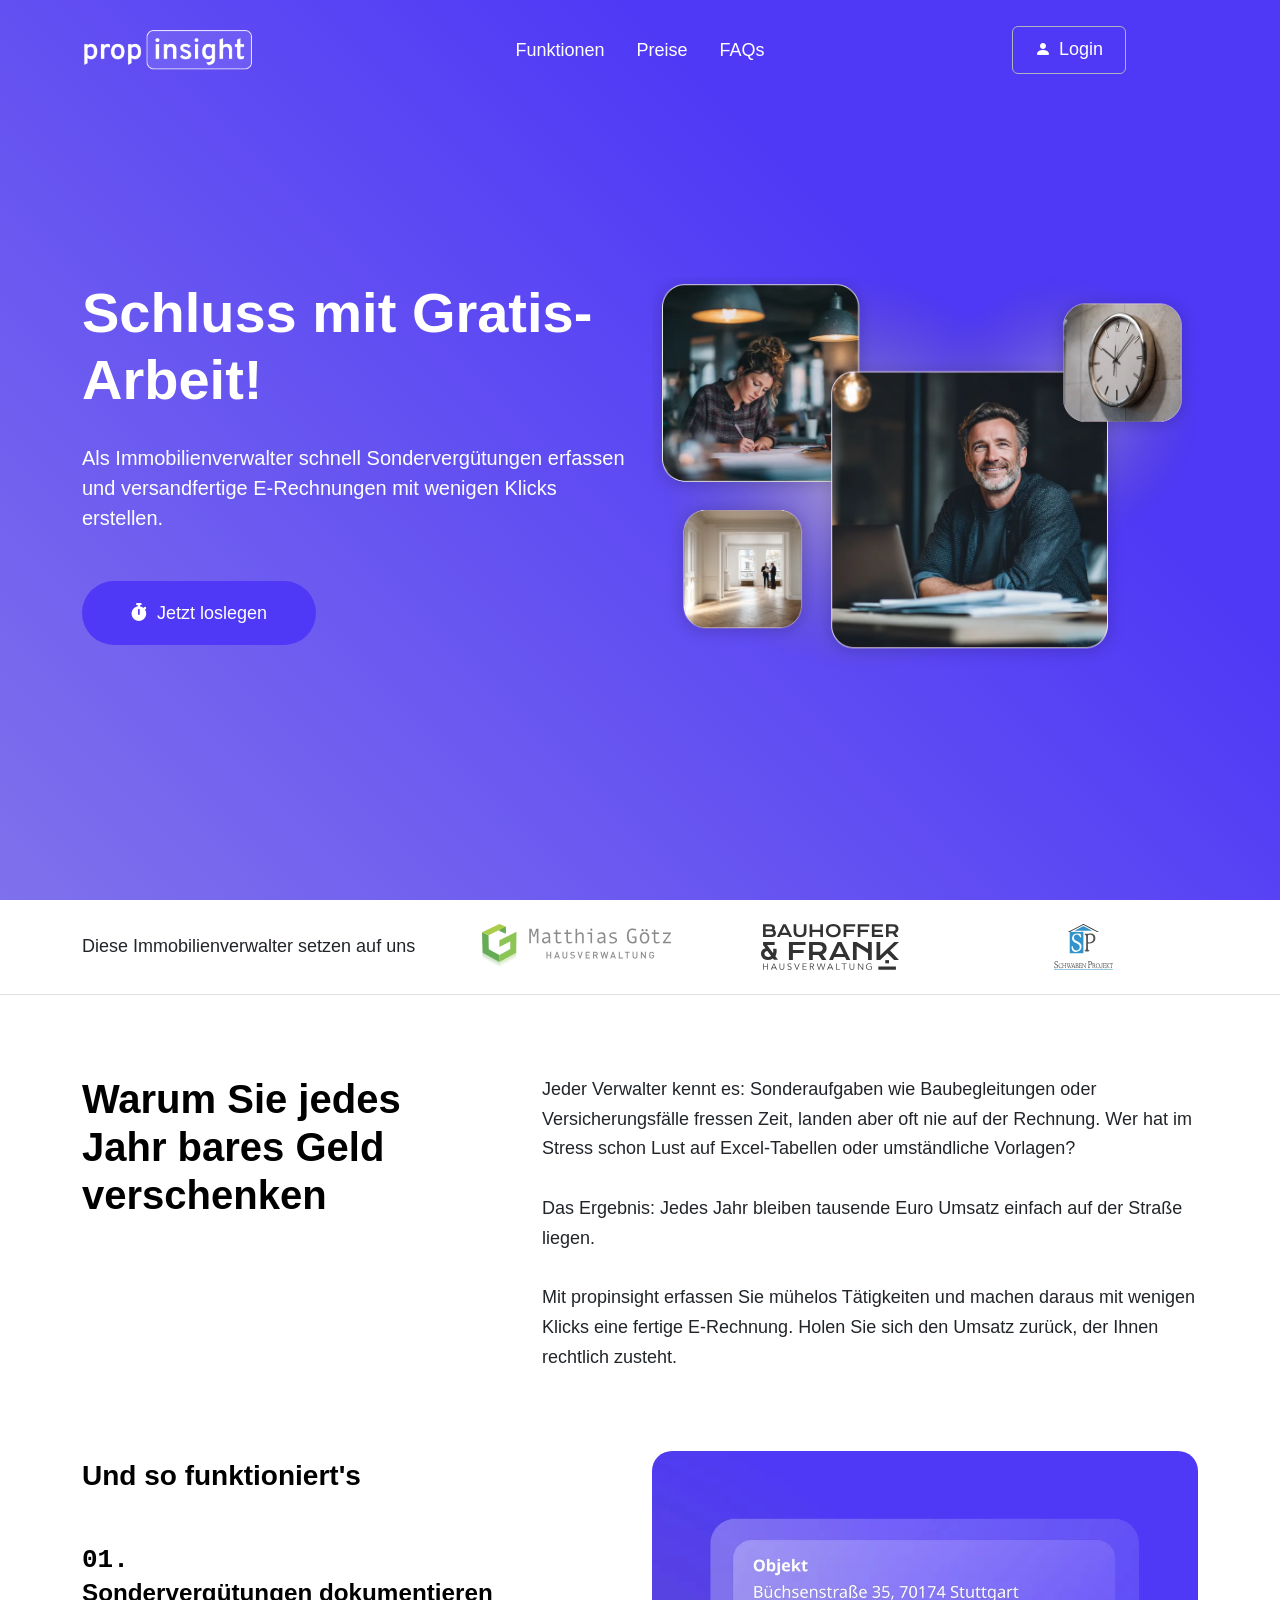
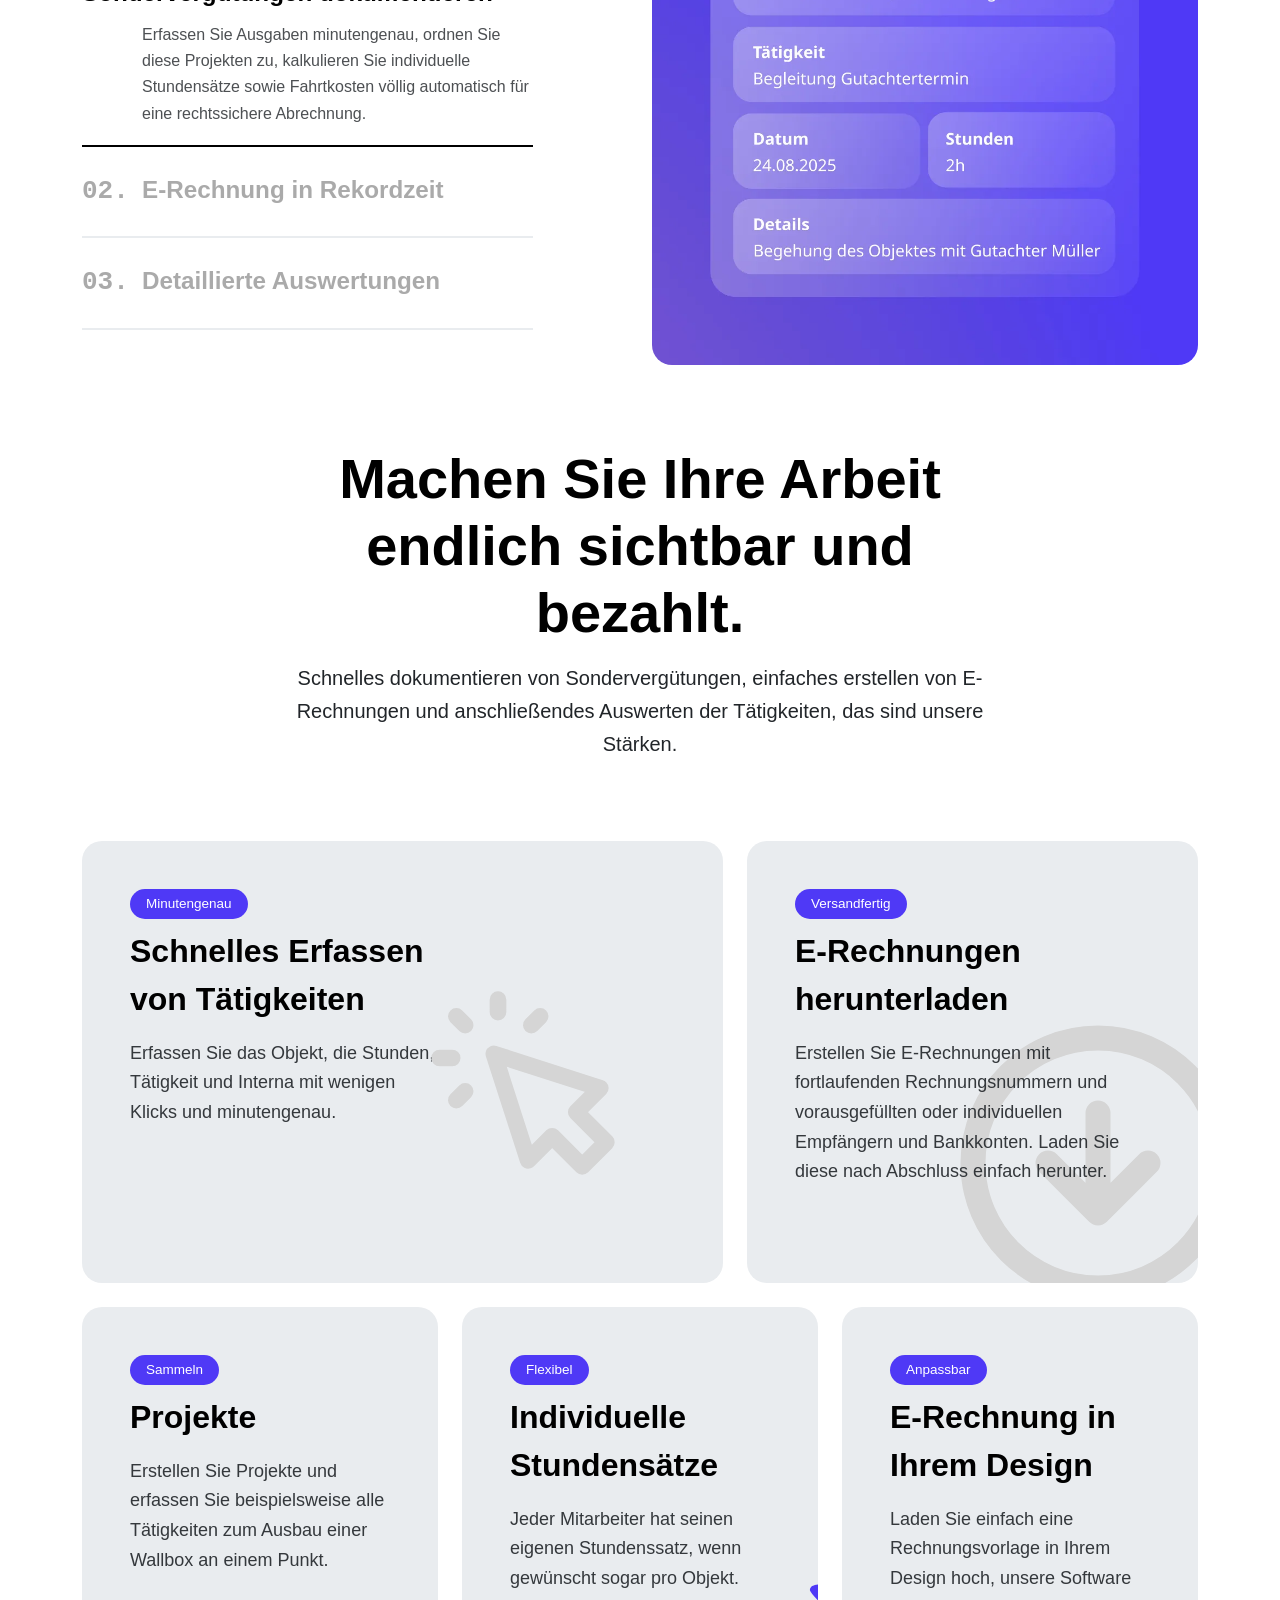
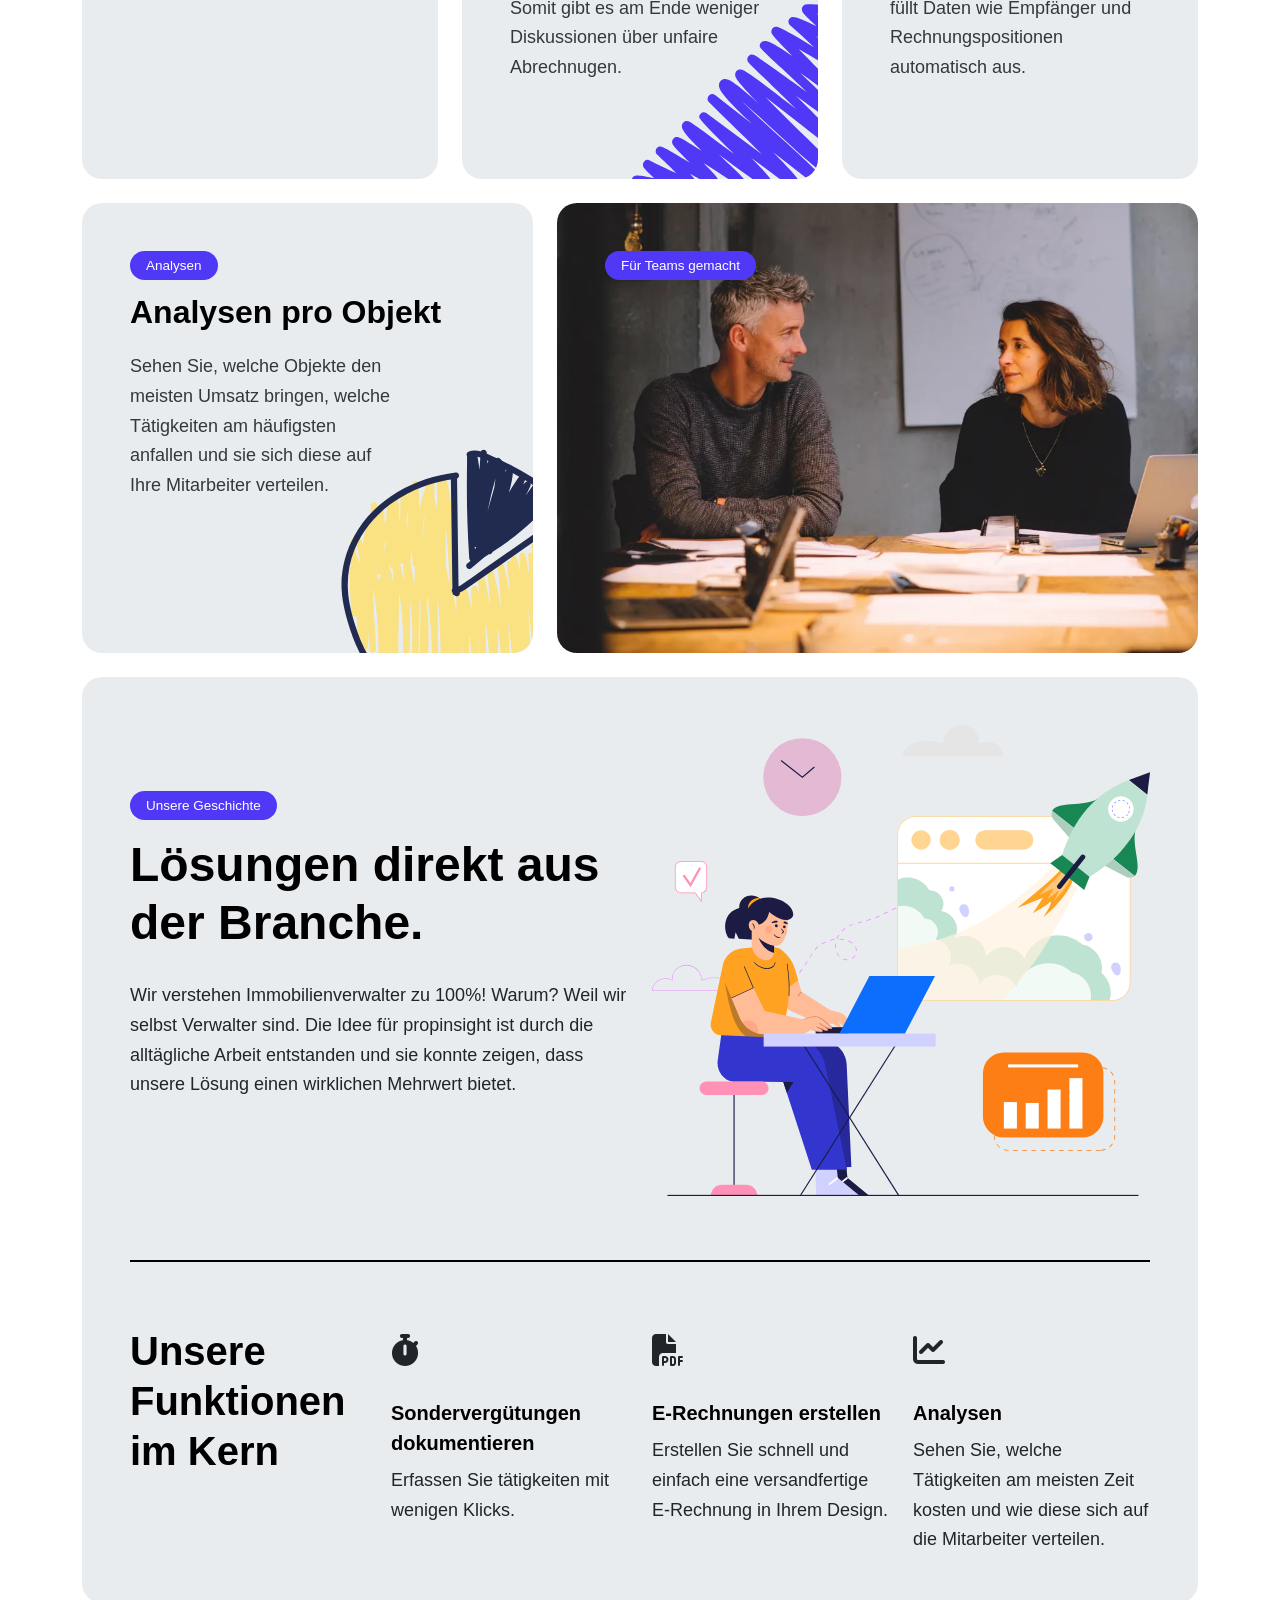
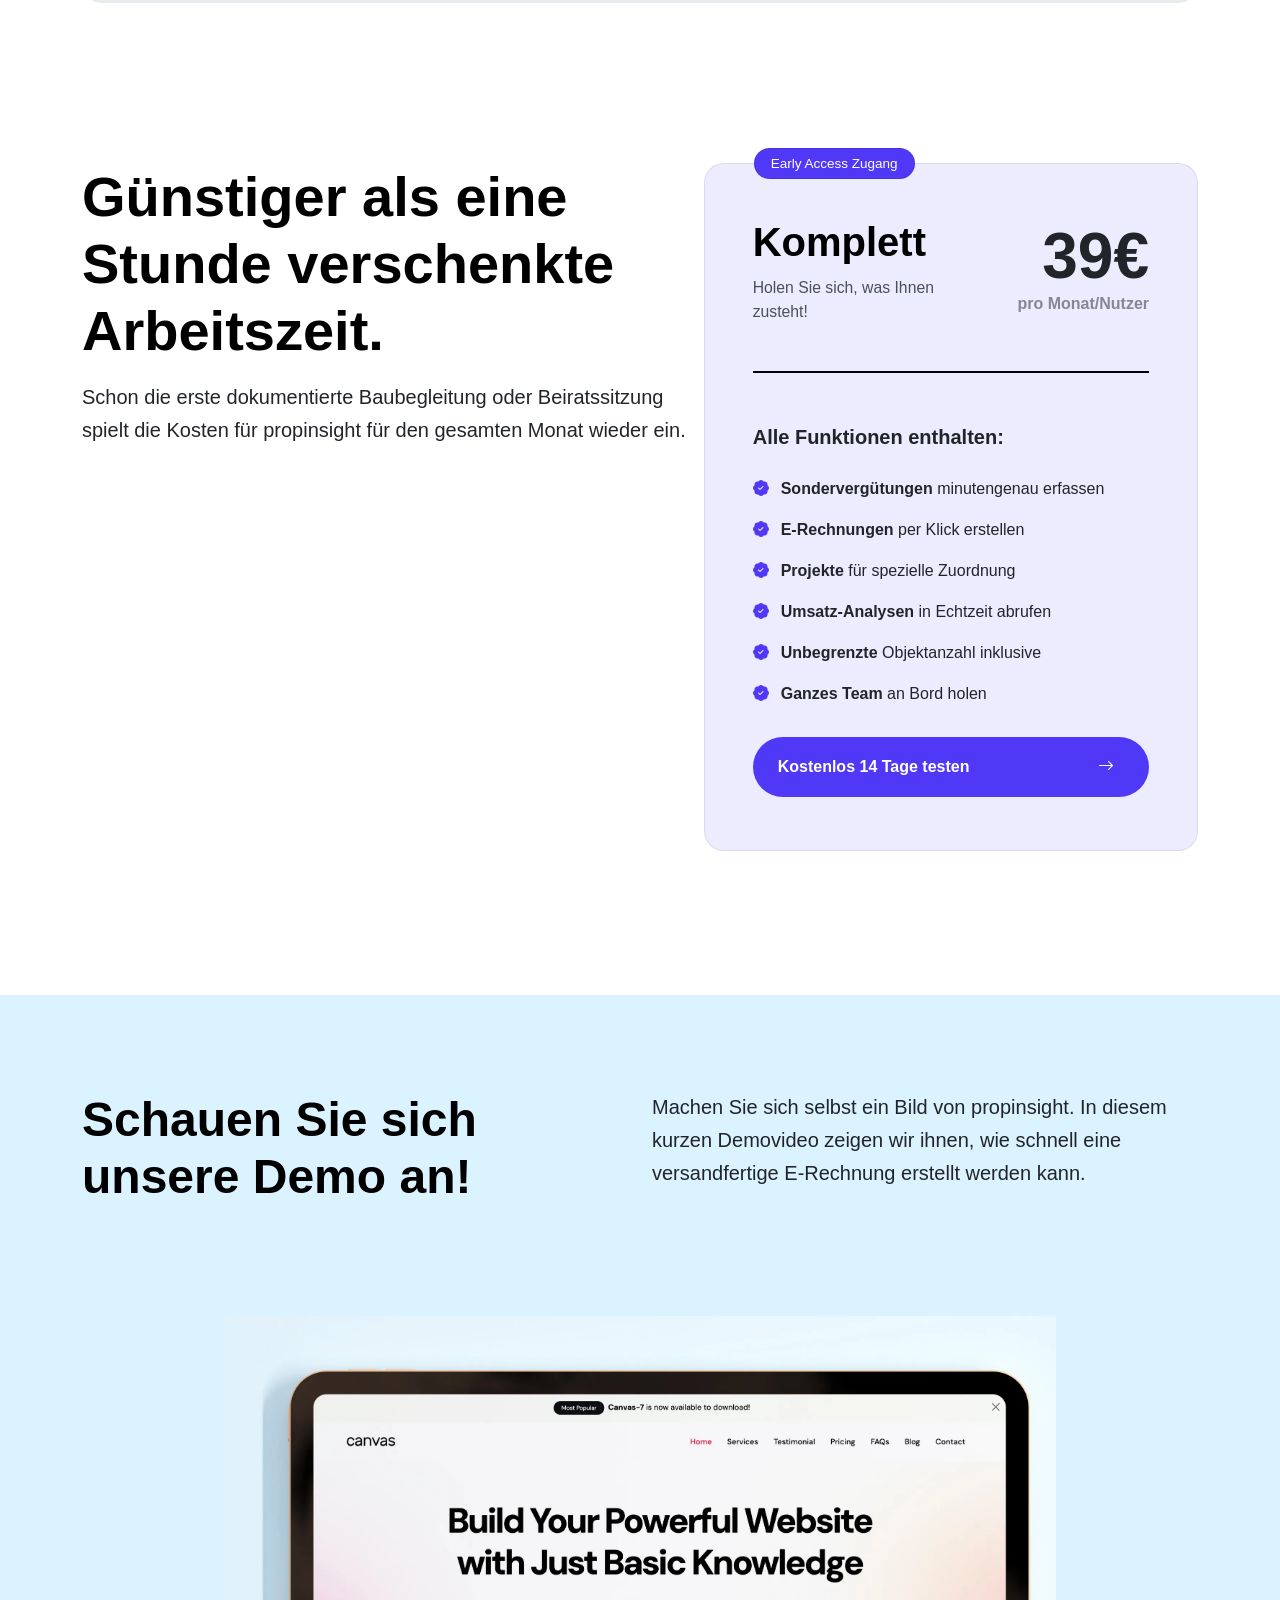
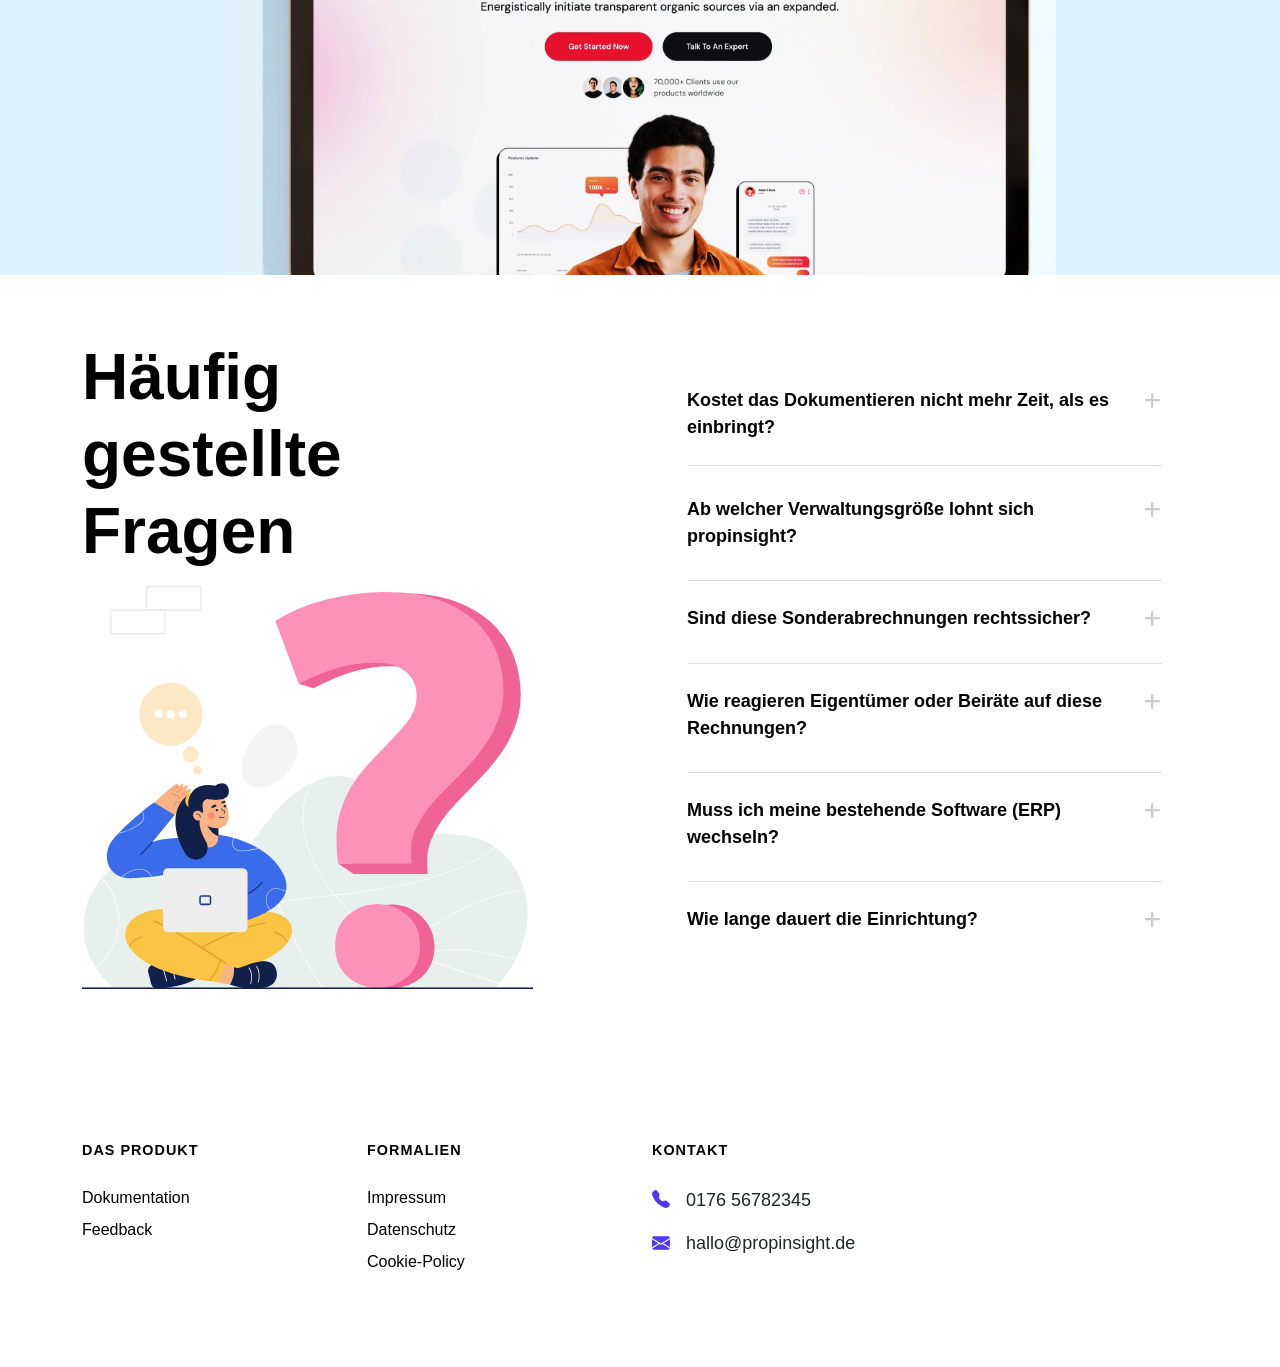
==== index.html @ b976c9e0 "seo optimization, ui updates" ====
<!DOCTYPE html>
<html dir="ltr" lang="de">
<head>

    <meta http-equiv="content-type" content="text/html; charset=utf-8">
    <meta http-equiv="x-ua-compatible" content="IE=edge">
    <meta name="author" content="Philipp Benner">
    <meta name="description"
          content="propinsight - Sondervergütungen, Analysen und E-Rechnungen für Immobilienverwalter">

    <!-- Core Style -->
    <link rel="stylesheet" href="style.css">

    <!-- Favicon-->
    <link rel="icon" type="image/x-icon" href="/images/icons/favicon/favicon-96x96.png">

    <!-- Font Icons -->
    <link rel="stylesheet" href="css/font-icons.css">

    <!-- Plugins/Components CSS -->
    <link rel="stylesheet" href="css/swiper.css">

    <!-- Saas Page Module Specific Stylesheet -->
    <link rel="stylesheet" href="demos/saas-2/saas-2.css">

    <!-- Custom CSS -->
    <link rel="stylesheet" href="css/custom.css">
    <meta name="viewport" content="width=device-width, initial-scale=1">

    <!-- Document Title
    ============================================= -->
    <title>propinsight – Sondervergütungen, Analysen und E-Rechnungen für Immobilienverwalter</title>

    <!-- Canonical
    ============================================= -->
    <link rel="canonical" href="https://propinsight.de/">

    <!-- Open Graph
    ============================================= -->
    <meta property="og:type" content="website">
    <meta property="og:url" content="https://propinsight.de/">
    <meta property="og:title" content="propinsight – Sondervergütungen, Analysen und E-Rechnungen für Immobilienverwalter">
    <meta property="og:description" content="Sondervergütungen, Analysen und E-Rechnungen für Immobilienverwalter">
    <meta property="og:image" content="https://propinsight.de/images/linkedin-card.webp">
    <meta property="og:locale" content="de_DE">
    <meta property="og:site_name" content="propinsight">

    <!-- Structured Data
    ============================================= -->
    <script type="application/ld+json">
    {
      "@context": "https://schema.org",
      "@type": "SoftwareApplication",
      "name": "propinsight",
      "url": "https://propinsight.de/",
      "applicationCategory": "BusinessApplication",
      "operatingSystem": "Web",
      "description": "Sondervergütungen, Analysen und E-Rechnungen für Immobilienverwalter",
      "offers": {
        "@type": "Offer",
        "priceCurrency": "EUR",
        "price": "0",
        "description": "14 Tage kostenlos testen"
      },
      "publisher": {
        "@type": "Organization",
        "name": "propinsight",
        "url": "https://propinsight.de/"
      }
    }
    </script>

    <script id="Cookiebot" src="https://consent.cookiebot.com/uc.js" data-cbid="86c30175-0416-4f11-9e39-5a7784f78e6f" data-blockingmode="auto" type="text/javascript"></script>
    <script src="https://t.contentsquare.net/uxa/c9866dbbca8f5.js"></script>
    <script defer src="https://cloud.umami.is/script.js"
            data-website-id="fa385daa-f7ee-496d-bc0f-8143b6792185" type="text/plain" data-cookieconsent="statistics"></script>
    <script src="js/components.js"></script>

</head>

<body class="stretched">

<!-- Document Wrapper
============================================= -->
<div id="wrapper">

    <!-- Header -->
    <header id="header" class="transparent-header">
        <div id="header-wrap">
            <div class="container">
                <div class="header-row">

                    <!-- Logo -->
                    <div id="logo" class="col-lg-2 me-lg-auto">
                        <a href="index.html" class="w-auto">
                            <img class="logo-default" src="demos/saas-2/images/logo.webp" alt="propinsight Logo">
                            <img class="logo-sticky" src="demos/saas-2/images/logo-dark.webp" alt="propinsight Logo">
                        </a>
                    </div>

                    <div class="header-misc ms-auto col-lg-2 justify-content-lg-end">
                        <a href="https://app.propinsight.de" class="button button-border button-rounded rounded border-contrast-500 mx-0"
                           style="--cnvs-btn-fontsize: 1.125rem"><i
                                class="bi-person-fill d-none d-md-inline-block me-2 fs-6"></i>Login</a>
                    </div>

                    <div class="primary-menu-trigger">
                        <button class="cnvs-hamburger" type="button" title="Open Mobile Menu">
                            <span class="cnvs-hamburger-box"><span class="cnvs-hamburger-inner"></span></span>
                        </button>
                    </div>

                    <!-- Primary Navigation -->
                    <nav class="primary-menu with-arrows">
                        <ul class="one-page-menu menu-container" data-easing="easeInOutExpo" data-speed="1250" data-offset="65">
                            <li class="menu-item">
                                <a href="#" class="menu-link" data-href="#section-services"><div>Funktionen</div></a>
                            </li>
                            <li class="menu-item">
                                <a href="#" class="menu-link" data-href="#section-pricing"><div>Preise</div></a>
                            </li>
                            <li class="menu-item">
                                <a href="#" class="menu-link" data-href="#section-faqs"><div>FAQs</div></a>
                            </li>
                        </ul>
                    </nav>

                </div>
            </div>
        </div>
        <div class="header-wrap-clone"></div>
    </header>

    <!-- Slider
    ============================================= -->
    <div id="slider" class="slider-element min-vh-lg-100">

        <div class="container min-vh-100 d-flex align-items-center">
            <div class="row justify-content-between align-items-center pt-5">

                <div id="hero-text" class="col-lg-6 col-xxl-5 py-5 py-lg-6 my-lg-5 text-center text-lg-start">
                    <h1 class="display-4 fw-bolder ls-n-1">Schluss mit Gratis-Arbeit!</h1>
                    <p class="lead fw-normal mb-5">Als Immobilienverwalter schnell Sondervergütungen erfassen und
                        versandfertige E-Rechnungen mit wenigen Klicks erstellen.</p>

                    <a href="https://app.propinsight.de"
                       class="button button-large px-lg-5 py-lg-3 rounded-pill m-0 mb-4"><i
                            class="fa-solid fa-stopwatch"></i>Jetzt loslegen</a>
                </div>

                <div class="col-lg-6 col-xxl-7">
                    <img src="demos/saas-2/images/hero.webp" alt="propinsight App – Sondervergütungen erfassen und E-Rechnungen erstellen">
                </div>

            </div>
        </div>

    </div><!-- #slider end -->

    <!-- Content
    ============================================= -->
    <section id="content">
        <div class="content-wrap py-0">

            <div class="border-bottom py-4">
                <div class="container">
                    <div class="row align-items-center gy-3">
                        <div class="col-lg-4 d-none d-lg-block">
                            <p class="fw-medium mb-0">Diese Immobilienverwalter setzen auf uns</p>
                        </div>

                        <div class="col-lg-8">
                            <div class="row g-4 align-items-center justify-content-center">
                                <div class="col-md-2 col-4 flex-fill text-center op-08"><img height="46"
                                                                                             src="demos/saas-2/images/clients/goetz-hausverwaltung.svg"
                                                                                             alt="Götz Hausverwaltung Logo"></div>
                                <div class="col-md-2 col-4 flex-fill text-center op-08"><img height="46"
                                                                                             src="demos/saas-2/images/clients/bauhoffer-frank-hausverwaltung.svg"
                                                                                             alt="Bauhoffer Frank Hausverwaltung Logo"></div>
                                <div class="col-md-2 col-4 flex-fill text-center op-08"><img height="46"
                                                                                             src="demos/saas-2/images/clients/schwaben-projekt.svg"
                                                                                             alt="Schwaben Projekt Logo"></div>
                            </div>
                        </div>
                    </div>
                </div>
            </div>

            <div id="section-services" class="page-section py-5 py-lg-6">
                <div class="container">

                    <div class="row align-items-start column-gap-6">
                        <div class="col-md-4">
                            <h3 class="display-6 fw-bolder mb-3 ls-n-2">Warum Sie jedes Jahr bares Geld verschenken</h3>
                        </div>
                        <div class="col">
                            <p>Jeder Verwalter kennt es: Sonderaufgaben wie Baubegleitungen oder Versicherungsfälle
                                fressen Zeit, landen aber oft nie auf der Rechnung. Wer hat im Stress schon Lust auf
                                Excel-Tabellen oder umständliche Vorlagen?</p>
                            <p>Das Ergebnis: Jedes Jahr bleiben tausende Euro Umsatz einfach auf der Straße liegen.</p>
                            <p>Mit propinsight erfassen Sie mühelos Tätigkeiten und machen daraus mit wenigen Klicks
                                eine fertige E-Rechnung. Holen Sie sich den Umsatz zurück, der Ihnen rechtlich
                                zusteht.</p>
                        </div>
                    </div>
                </div>

                <div class="container">
                    <div class="row justify-content-between align-items-center mt-5">
                        <div class="col-md-5">
                            <h3>Und so funktioniert's</h3>
                            <ul class="swiper-links-container list-unstyled">
                                <li class="swiper-tab-link active">
                                    <h3 class="swiper-tab-title">Sondervergütungen dokumentieren</h3>
                                    <p class="swiper-tab-content">Erfassen Sie Ausgaben minutengenau, ordnen Sie diese
                                        Projekten zu, kalkulieren Sie individuelle Stundensätze sowie Fahrtkosten völlig
                                        automatisch für eine rechtssichere Abrechnung.</p>
                                    <div class="swiper-pagination-progress">
                                        <span class="swiper-pagination-bar"></span><span
                                            class="swiper-pagination-bar-active"></span>
                                    </div>
                                </li>
                                <li class="swiper-tab-link">
                                    <h3 class="swiper-tab-title">E-Rechnung in Rekordzeit</h3>
                                    <p class="swiper-tab-content">Erstellen Sie aus Ihren Tätigkeiten mit nur wenigen
                                        Klicks versandfertige E-Rechnungen im eigenen Design.</p>
                                    <div class="swiper-pagination-progress">
                                        <span class="swiper-pagination-bar"></span><span
                                            class="swiper-pagination-bar-active"></span>
                                    </div>
                                </li>
                                <li class="swiper-tab-link">
                                    <h3 class="swiper-tab-title">Detaillierte Auswertungen</h3>
                                    <p class="swiper-tab-content">Sehen Sie sofort, welche Aufgaben noch nicht
                                        abgerechnet wurden und wie viel Umsatz jedes Teammitglied macht. Finden Sie
                                        schnell heraus, welche Objekte besonders viel Zeit fressen und wo Sie am meisten
                                        verdienen.</p>
                                    <div class="swiper-pagination-progress">
                                        <span class="swiper-pagination-bar"></span><span
                                            class="swiper-pagination-bar-active"></span>
                                    </div>
                                </li>
                            </ul>
                            <!-- <div class="swiper-pagination swiper-tab-pagination"></div> -->
                        </div>
                        <div class="col-md-6">
                            <div id="swiper-tab" class="swiper_wrapper h-auto">
                                <div class="swiper swiper-tab-container">
                                    <div class="swiper-wrapper">
                                        <div class="swiper-slide">
                                            <img src="demos/saas-2/images/new/tabs/erfassen.webp" alt="Sondervergütungen minutengenau erfassen – propinsight Screenshot"
                                                 class="w-100 rounded-xxl">
                                        </div>
                                        <div class="swiper-slide">
                                            <img src="demos/saas-2/images/new/tabs/rechnung.webp" alt="E-Rechnung erstellen – propinsight Screenshot"
                                                 class="w-100 rounded-xxl bg-success bg-opacity-10">
                                        </div>
                                        <div class="swiper-slide">
                                            <img src="demos/saas-2/images/new/tabs/analysen.webp" alt="Tätigkeiten und Umsatz auswerten – propinsight Screenshot"
                                                 class="w-100 rounded-xxl">
                                        </div>
                                    </div>
                                </div>
                            </div>
                        </div>
                    </div>

                    <div class="clear"></div>

                    <div class="row justify-content-center mt-lg-6 mt-5">
                        <div class="col-lg-8 text-center">
                            <h3 class="display-4 fw-bolder mb-3 ls-n-2">Machen Sie Ihre Arbeit endlich sichtbar und
                                bezahlt.</h3>
                            <p class="lead mb-5 mb-lg-6">Schnelles dokumentieren von Sondervergütungen, einfaches
                                erstellen von E-Rechnungen und anschließendes Auswerten der Tätigkeiten, das sind unsere
                                Stärken.</p>
                        </div>
                        <div class="col-lg-12">
                            <!-- Section Featured Boxes
                            ============================================= -->
                            <div class="row align-items-stretch g-4">
                                <div class="col-xl-7">
                                    <div class="d-flex p-5 position-relative bg-contrast-200 flex-column h-100 overflow-hidden"
                                         style="border-radius: 20px;">
                                        <div class="row">
                                            <div class="col-xl-7 col-md-8">
                                                <span class="badge rounded-pill text-bg-light px-3 py-2 mb-2 fw-normal">Minutengenau</span>
                                                <h3 class="fs-2 mb-3 fw-bolder">Schnelles Erfassen von Tätigkeiten</h3>
                                                <!-- <i class="fa-solid fa-coins"></i> -->
                                                <p class="op-09 mb-5">Erfassen Sie das Objekt, die Stunden,
                                                    Tätigkeit und Interna mit wenigen Klicks und minutengenau.</p>

                                            </div>
                                        </div>
                                        <svg class="d-none d-md-block position-absolute end-0 bottom-0 translate-middle"
                                             width="200px" height="200px" viewBox="0 0 24 24" fill="none"
                                             xmlns="http://www.w3.org/2000/svg">
                                            <path d="M9 3.5V2M5.06066 5.06066L4 4M5.06066 13L4 14.0607M13 5.06066L14.0607 4M3.5 9H2M8.5 8.5L12.6111 21.2778L15.5 18.3889L19.1111 22L22 19.1111L18.3889 15.5L21.2778 12.6111L8.5 8.5Z"
                                                  stroke="#d5d5d5" stroke-width="2" stroke-linecap="round"
                                                  stroke-linejoin="round"/>
                                        </svg>
                                    </div>
                                </div>

                                <div class="col-xl-5">
                                    <div class="d-flex p-5 position-relative bg-contrast-200 flex-column h-100 overflow-hidden"
                                         style="border-radius: 20px;">
                                        <div>
                                            <span class="badge rounded-pill text-bg-light px-3 py-2 mb-2 fw-normal">Versandfertig</span>
                                        </div>
                                        <h3 class="fs-2 mb-3 fw-bolder z-1">E-Rechnungen herunterladen</h3>
                                        <!-- <i class="fa-solid fa-coins"></i> -->
                                        <p class="op-09 mb-5 z-1">Erstellen Sie E-Rechnungen mit fortlaufenden
                                            Rechnungsnummern und vorausgefüllten oder individuellen Empfängern und
                                            Bankkonten. Laden Sie diese nach Abschluss einfach herunter.</p>

                                        <svg id="download-icon" width="300px" height="300px" viewBox="0 0 24 24"
                                             fill="none" xmlns="http://www.w3.org/2000/svg"
                                             style="position: absolute; right: -50px; bottom: -30px;   z-index: 0;">
                                            <path d="M8 12L12 16M12 16L16 12M12 16V8M22 12C22 17.5228 17.5228 22 12 22C6.47715 22 2 17.5228 2 12C2 6.47715 6.47715 2 12 2C17.5228 2 22 6.47715 22 12Z"
                                                  stroke="#d5d5d5" stroke-width="2" stroke-linecap="round"
                                                  stroke-linejoin="round"/>
                                        </svg>
                                    </div>
                                </div>
                                <div class="col-xl-4">
                                    <div class="d-flex p-5 position-relative bg-contrast-200 flex-column h-100 overflow-hidden"
                                         style="border-radius: 20px;">
                                        <div><span
                                                class="badge rounded-pill text-bg-light px-3 py-2 mb-2 fw-normal">Sammeln</span>
                                        </div>
                                        <h3 class="fs-2 mb-3 fw-bolder">Projekte</h3>
                                        <!-- <i class="fa-solid fa-coins"></i> -->
                                        <p class="op-09 mb-5">Erstellen Sie Projekte und
                                            erfassen Sie beispielsweise alle Tätigkeiten zum Ausbau einer Wallbox an
                                            einem Punkt. </p>

                                    </div>
                                </div>

                                <div class="col-xl-4">
                                    <div class="d-flex p-5 position-relative bg-contrast-200 flex-column h-100 overflow-hidden"
                                         style="border-radius: 20px;">
                                        <div>
                                            <span class="badge rounded-pill text-bg-light px-3 py-2 mb-2 fw-normal">Flexibel</span>
                                        </div>
                                        <h3 class="fs-2 mb-3 fw-bolder">Individuelle Stundensätze</h3>
                                        <!-- <i class="fa-solid fa-coins"></i> -->
                                        <p class="op-09 mb-5">Jeder Mitarbeiter hat seinen eigenen Stundenssatz, wenn
                                            gewünscht sogar pro Objekt.
                                            Somit gibt es am Ende weniger Diskussionen über unfaire Abrechnugen.</p>

                                        <svg viewBox="0 0 300 300" width="280" height="280"
                                             style="position: absolute; right: -50px; bottom: -30px; rotate: 180deg;  z-index: auto;">
                                            <path fill="var(--cnvs-themecolor)"
                                                  d="M39.63 250.49a5.021 5.021 0 01-4.2-2.27c-.87-.97-3.87-4-6.38-6.48a4.996 4.996 0 01.04-7.16c1.25-1.2 1.85-1.27 5.74-1.69 5.56-.6 9.64-1.09 12.64-1.49-4-4.13-9.48-9.72-14.58-14.91a5.038 5.038 0 01-1.44-3.56c.01-1.33.56-2.6 1.51-3.53 1.6-1.56 2.77-1.48 6.24-1.26 6.72.44 11.73.74 15.46.93-2.61-2.46-5.58-5.17-8.13-7.5-16.92-15.45-19.48-18.31-19.53-21.89-.02-1.52.56-2.92 1.63-3.96a5.01 5.01 0 015.68-.89c7.02 3.45 14.38 6.98 21.13 10.15l-.49-.46c-23.38-22.05-23.47-25.59-23.54-28.18-.04-1.69.58-3.25 1.75-4.38 2.74-2.64 5.93-.94 7.85.08 1.21.64 2.91 1.6 5.19 2.92 4.22 2.43 9.96 5.84 16.04 9.45 3.53 2.1 7.74 4.59 12.03 7.11-13.33-13.73-30.68-31.31-43.52-44.22a4.997 4.997 0 01-.21-6.83 5.001 5.001 0 016.8-.67c11.74 9 24.14 18.2 35.38 26.24-32.52-30.67-39.25-39.9-39.32-45.14-.02-1.76.63-3.37 1.84-4.54 3.01-2.9 6-.81 8.64 1.04 1.46 1.02 3.57 2.52 6.16 4.37 5.15 3.68 12.24 8.78 20.05 14.4 2.28 1.64 4.68 3.37 7.17 5.15-39.64-38.93-44.33-45.64-44.33-49.78 0-1.52.59-2.92 1.65-3.95 3.17-3.06 6.58-.64 9.33 1.3 1.74 1.23 4.2 3.06 7.52 5.59 6.17 4.71 14.7 11.38 23.73 18.43 9.9 7.74 22.88 17.89 34.51 26.76-16.97-17.33-39.44-39.18-53.23-52.59-7.36-7.16-13.72-13.34-18.28-17.85-8.08-7.99-8.74-8.65-8.74-11.14 0-1.35.56-2.67 1.53-3.61 5.19-5 13.45.26 28.9 13.17 11.66 9.74 26.47 23.41 40.79 36.63 10.79 9.96 23.75 21.93 34.28 31-1.36-1.37-2.84-2.85-4.46-4.43-11.26-11.03-25.41-23.86-39.09-36.26-36.15-32.77-42.06-38.9-42.13-43.68-.02-1.57.57-3.03 1.68-4.1a5.005 5.005 0 016.55-.35l44.46 34.67c-.12-.12-.23-.24-.35-.35-28.56-28.93-28.56-31.5-28.55-34.23 0-1.5.58-2.89 1.64-3.91a4.991 4.991 0 016.45-.42l44.19 32.69C105 34.54 103.87 32.16 103.88 29.37c0-1.43.57-2.76 1.59-3.74 3.3-3.19 7.35-.62 11.27 1.87 2.84 1.8 6.73 4.47 11.9 8.15 9.02 6.43 20.34 14.83 31.41 23.06-5.9-5.62-11.38-10.75-14.99-14.12q-13.44-12.57-13.46-15.05c-.01-1.37.54-2.7 1.53-3.65a5.001 5.001 0 016.23-.58c12.54 8.29 25.86 16.95 37.28 24.24-.84-.82-1.63-1.61-2.38-2.34q-13.62-13.4-13.61-15.82c0-1.35.56-2.65 1.53-3.58 3.32-3.21 7.52-1.66 20.23 5.34 2.62 1.45 5.43 3.04 8.32 4.71-6.25-6.76-6.26-8.14-6.27-9.79 0-1.47.56-2.83 1.6-3.83 2.72-2.62 6.4-1.82 13.63.96 3.31 1.28 7.52 3.07 12.57 5.36-1.56-1.84-1.88-2.88-1.89-4.3-.01-1.4.56-2.77 1.56-3.73 2.43-2.34 4.69-1.93 19.39.78 5.57 1.03 13.97 2.58 15.84 2.48-.01 0-1.26.08-2.42 1.21l2.7 2.86c2.12-2 1.91-5.17.38-6.86.22.25 1.27 1.31 1.96 2.01 2.74 2.78 3.48 3.52 3.45 5.66-.02 1.33-.57 2.6-1.53 3.53-2.5 2.42-4.86 2.15-22.17-1.04a4.57 4.57 0 01-.36-.07c10.43 9.75 11.94 11.39 11.97 14.29.01 1.41-.56 2.78-1.57 3.76a5.003 5.003 0 01-5.72.87c-9.56-4.82-20.2-9.9-28.65-13.64 4.32 4.3 10.29 10.09 18.56 17.89 3.07 2.9 3.71 3.5 3.72 5.66 0 1.36-.55 2.67-1.53 3.62-2.95 2.85-5.9 1.16-11.25-1.91-3.16-1.81-7.35-4.31-12.2-7.21-3.29-1.96-7.4-4.42-11.68-6.93 19.08 18.94 19.07 19.81 19.06 22.4 0 1.4-.56 2.7-1.56 3.67-3.32 3.21-6.58 1.23-17.4-5.3-3.44-2.08-7.65-4.69-12.57-7.79 17.3 16.99 21.07 22.46 21.1 26.16.01 1.6-.59 3.07-1.71 4.15-3.12 3.02-6.66.7-9.5-1.17-1.89-1.24-4.54-3.09-8.09-5.65-6.55-4.72-15.27-11.2-24.49-18.06-3.77-2.8-7.96-5.92-12.25-9.09 4.41 4.36 8.7 8.57 12.38 12.19q25.12 24.67 25.11 27.53c0 1.35-.57 2.67-1.54 3.61a4.991 4.991 0 01-6.45.42l-59.22-43.82c15.07 15.12 31.89 31.46 41.15 40.46 4.62 4.49 8.5 8.26 11.23 10.94 5.35 5.26 5.79 5.69 5.79 7.95 0 1.35-.55 2.65-1.53 3.59a5.005 5.005 0 01-6.55.35l-39.43-30.75c29.26 27.38 35.27 35.53 35.36 41.21.03 1.9-.67 3.65-1.97 4.9-4.83 4.66-12.03.06-26.37-12.02-4.43-3.73-9.33-8.05-14.56-12.75 25.49 26.09 25.49 28.81 25.48 31.43 0 1.52-.59 2.93-1.66 3.96-3.56 3.44-8.06.44-13.28-3.04-3.83-2.55-9.04-6.31-15.95-11.48-10.19-7.64-22.52-17.21-34.26-26.38 11.6 11.5 23.54 23.06 31.24 30.51 5.64 5.46 10.51 10.18 13.97 13.58 6.32 6.21 6.98 6.86 6.98 9.25 0 1.35-.56 2.67-1.53 3.61-2.93 2.83-6.18.75-7.74-.25-1-.63-2.37-1.56-4.21-2.82-3.25-2.23-7.79-5.41-13.89-9.74-10.86-7.71-24.53-17.54-36.73-26.32.54.53 1.09 1.07 1.65 1.63 12.67 12.42 27.38 25.87 37.11 34.77q12.02 11 12.05 13.39c.02 1.38-.54 2.71-1.53 3.67-3.72 3.59-9.17 1.2-19.98-5.5-3.79-2.35-8.32-5.33-13.54-8.9 22.56 23.15 22.56 23.83 22.54 26.23a5.046 5.046 0 01-1.54 3.58c-3.32 3.21-6.7 1.29-19.25-5.85-7.31-4.15-16.66-9.7-25-14.64 7.67 7.4 17.02 15.94 25.8 23.59 1.06.92 1.68 2.24 1.71 3.64s-.52 2.75-1.52 3.73c-3.35 3.24-8.32 1.04-28.6-8.43 13.89 12.72 15.71 14.88 15.75 18.05.02 1.46-.56 2.88-1.6 3.88-1.69 1.63-2.16 2.08-20.09 1.01l1.29 1.32q11.86 12.16 11.83 14.49a5.044 5.044 0 01-1.53 3.54c-1.35 1.31-2.11 2.04-17.48 3.85 1.24 1.52 1.37 2.25 1.36 3.51 0 1.35-.56 2.64-1.53 3.58s-2.22 1.41-3.47 1.41zm-4.84-3.73c.08.33.2.64.35.94-.15-.3-.26-.62-.35-.94z"></path>
                                        </svg>
                                    </div>
                                </div>

                                <div class="col-xl-4">
                                    <div class="d-flex p-5 position-relative bg-contrast-200 flex-column h-100 overflow-hidden"
                                         style="border-radius: 20px;">

                                        <div><span
                                                class="badge rounded-pill text-bg-light px-3 py-2 mb-2 fw-normal">Anpassbar</span>
                                        </div>
                                        <h3 class="fs-2 mb-3 fw-bolder">E-Rechnung in Ihrem Design</h3>
                                        <!-- <i class="fa-solid fa-coins"></i> -->
                                        <p class="op-09 mb-5">Laden Sie einfach eine Rechnungsvorlage in Ihrem
                                            Design hoch, unsere Software füllt Daten wie Empfänger und
                                            Rechnungspositionen automatisch aus.</p>

                                    </div>

                                </div>

                                <div class="col-xl-5">
                                    <div class="d-flex p-5 position-relative bg-contrast-200 flex-column h-100 overflow-hidden"
                                         style="border-radius: 20px;">
                                        <div class="position-relative z-1">
                                            <div>
                                                <span class="badge rounded-pill text-bg-light px-3 py-2 mb-2 fw-normal">Analysen</span>
                                            </div>
                                            <h3 class="fs-2 mb-3 fw-bolder">Analysen pro Objekt</h3>
                                            <!-- <i class="fa-solid fa-coins"></i> -->
                                            <p class="op-09 mb-5 w-75">Sehen Sie, welche Objekte den meisten Umsatz
                                                bringen,
                                                welche Tätigkeiten am häufigsten anfallen und sie sich diese auf Ihre
                                                Mitarbeiter verteilen.</p>
                                        </div>
                                        <svg viewBox="0 0 260 260" width="300" height="300"
                                             style="position: absolute; right: -50px; bottom: -50px; z-index: auto;">
                                            <path fill="#212B50"
                                                  d="M181.82 128.93c16.55-10.49 31.67-23.06 45.08-37.39 1-1.06.76-2.32 0-3.2.99-.92 1.97-1.85 2.94-2.78 2.09-2 .22-5.43-2.1-4.88 1.38-1.48 2.76-2.97 4.11-4.48 2.19-2.44-1.44-5.43-3.83-3.66-1.04-.96-2.84-1.27-4.1.05-1.92 2-3.84 4-5.77 6 .93-1.36 1.86-2.71 2.78-4.08 1.91-2.83-2.2-6.13-4.24-3.3-2.03 2.83-4.07 5.66-6.1 8.48 1.33-2.66 2.63-5.33 3.91-8.02 1.08-2.29-2.1-5.06-4.07-3.2-.75.7-1.47 1.42-2.19 2.14.78-1.91 1.54-3.82 2.28-5.75 1.07-2.77-2.7-5.2-4.59-2.7-3.76 4.96-7.12 10.16-10.2 15.52 1.98-6.56 3.54-13.2 3.63-20.14.03-2.96-4.04-2.84-5.14-.75a177.7 177.7 0 00-1.85 3.64c.46-1.63.91-3.26 1.37-4.88.65-2.31-1.6-4.06-3.32-3.72-.42-1.76-1.36-3.26-3.2-4.23-1.22-.64-3.08.13-3.52 1.42-.38 1.1-.74 2.2-1.11 3.31.03-3.03-4.79-3.58-5.35-.33-.05.31-.11.62-.16.93-.11-3.33-.27-6.67-.52-10-.22-2.99-5.14-3.17-5.32-.09l-.9 15.09c-.56-4.24-1.22-8.48-1.97-12.7-.34-1.92-2.6-2.76-4.07-2.08-1.48-1.44-4.51-1.26-4.56 1.32 0 .23 0 .46-.01.69-.47 25.84.91 51.66 4.25 77.29.23 1.75 1.86 2.6 3.32 2.25-.01.22-.03.44-.05.66a521.81 521.81 0 01-4.13 5.19c-1.85 2.29 1.44 5.89 3.72 3.8.31-.28.62-.57.93-.85.91.91 2.32 1.3 3.31.69.73.27 1.61.23 2.5-.28 1.62-.94 3.23-1.9 4.83-2.87.89.25 1.87.02 2.59-.99.27-.38.54-.75.81-1.13zm2.03-61.18c-.23 1.81-.48 3.62-.73 5.43-1.88 6.59-3.74 13.19-5.59 19.79-.07.24-.14.48-.2.72 1.83-9.51 4.1-18.92 6.79-28.22l-.27 2.29z"></path>
                                            <path fill="rgb(250, 225, 129)"
                                                  d="M212.19 242.21c-.06-6.07-.25-12.13-.54-18.18 1.48.06 3.11-.98 3.03-2.9-.11-2.69-.25-5.38-.41-8.07-.59-11.69-1.19-23.38-1.78-35.07a838.61 838.61 0 015.24 46.64c.29 3.47 5.53 2.83 5.34-.6-.45-8-.9-16.01-1.36-24.01 1.23 9.03 2.45 18.05 3.68 27.08.47 3.46 5.5 2.83 5.34-.6-.17-3.62-.37-7.25-.57-10.87 1.43 1.66 4.84.71 4.74-2.08-.44-12.11-1.45-24.18-3.02-36.17 1.6 8.26 3.21 16.51 4.81 24.77.65 3.35 5.8 2.87 5.34-.6l-.7-5.2c1.65 1.12 4.38.21 4.19-2.41-.41-5.56-.92-11.12-1.54-16.66 1.45 0 2.91-1.03 2.68-2.89l-.36-2.92c.44-.48.67-1.16.55-2.02-1.46-9.62-2.91-19.24-4.37-28.86-.29-1.88-2.01-2.55-3.43-2.2-1.08-3.62-2.24-7.21-3.5-10.77-.53-1.5-2.17-1.89-3.48-1.47-.18-.92-.37-1.85-.55-2.77-.51-2.59-3.71-2.89-4.91-1.28l-1.35-6.96c-.65-3.35-5.68-2.89-5.34.6.2 2.08.41 4.16.61 6.23-.27-.96-.53-1.91-.81-2.87-.85-2.93-5.64-1.71-5.17 1.27.48 3.08.95 6.17 1.4 9.26-1.58-.38-3.53.67-3.41 2.82.33 5.88.66 11.76 1 17.64-1.06-6.07-2.18-12.13-3.38-18.17-.67-3.38-5.51-2.88-5.34.6l.72 14.23c-.85-4.12-1.75-8.24-2.72-12.34-.77-3.28-5.64-2.94-5.34.6l.15 1.76c-1.68-.61-3.79.32-3.51 2.67 1.09 9.1 2.03 18.21 2.82 27.33-1.6-8.75-3.41-17.46-5.44-26.12-.77-3.28-5.68-2.94-5.34.6 1.2 12.49 2.2 25 2.99 37.52-1.84-11.05-4.05-22.04-6.85-32.93-.77-3-5.48-1.67-5.17 1.27 1.12 10.51 1.99 21.03 2.63 31.58-1.39-9.32-3.12-18.6-5.33-27.79-.8-3.32-5.46-2.93-5.34.6.16 4.57.31 9.14.44 13.71-.4-1.7-.82-3.4-1.27-5.1-.83-3.13-5.24-1.55-5.17 1.27.16 6.22.33 12.45.49 18.67-.98-5.48-2.07-10.94-3.25-16.38-.66-3.06-4.7-2.95-5.27-.24-1.31-2.22-5.02-1.43-4.96 1.62.11 5.72.17 11.44.19 17.16-1.18-8.68-2.62-17.32-4.35-25.92a3.4 3.4 0 00-.26-.78c1.56.78 3.94.18 4-1.9.87-28.7-1.56-57.39-7.37-85.52-.39-1.91-2.77-2.79-4.21-2.04-1.54-1.05-4.34 0-4.36 2.5-.06 7.98-.24 15.96-.52 23.94-.6-3.23-1.23-6.45-1.89-9.66-.07-4.53-.13-9.07-.14-13.6 0-3.02-5.23-3.14-5.32-.09l-.03 1.02c-.78.1-1.49.58-1.84 1.6-2.39 6.82-4.31 13.77-5.79 20.81-.17-7.64-.46-15.27-.88-22.9-.2-3.53-5.29-2.75-5.34.6-.01.79-.02 1.57-.02 2.36-.64.23-1.21.69-1.52 1.39-.22.48-.42.96-.63 1.44a2.76 2.76 0 00-1.26 2.39v.55c-.41.97-.8 1.94-1.19 2.91 0-1.09 0-2.18-.02-3.27-.05-3.02-5.18-3.14-5.32-.09-.31 6.7-.43 13.4-.36 20.1-.36 1.28-.71 2.56-1.05 3.84l-.17-13.54c0-.79-.32-1.36-.79-1.74-.02-1.32-.03-2.64-.06-3.97-.06-3.14-4.33-2.89-5.19-.33-1.52-.92-4.1-.35-4.23 1.81-.33 5.38-.49 10.77-.5 16.15-.58 1.47-1.14 2.96-1.68 4.45-.02-3.25-.06-6.5-.13-9.75-.07-3.02-5.18-3.14-5.32-.09-.16 3.41-.27 6.82-.31 10.23-.36-5.57-.62-11.15-.77-16.74-.09-3.49-5.35-2.8-5.34.6.02 4.31-.03 8.61-.14 12.92-1.1-.19-2.23.22-2.64 1.58-1.9 6.25-3.35 12.61-4.33 19.03-.71-2.38-1.49-4.75-2.36-7.09-.76-2.05-3.29-2.12-4.62-.68-4.6 5.01-5.95 12.1-3.89 18.51.21 2.88.4 5.75.57 8.63-.57.48-.96 1.24-.96 2.27-.02 12.87.56 25.72 1.74 38.53.18 2.02 2.57 2.77 4.09 2.05.52 5.78 1.09 11.55 1.71 17.32.19 1.77 1.58 2.47 2.89 2.28l.24 7.23c.1 3.01 5.17 3.14 5.32.09.27-5.47.35-10.94.26-16.4.33 6.32.72 12.63 1.17 18.94.25 3.5 5.39 2.8 5.34-.6-.15-9.68-.7-19.33-1.64-28.95-.35-8.43-.59-16.87-.72-25.31 2.76 16.66 4.28 33.53 4.53 50.41-.01 4.27-.03 8.55-.04 12.82 0 2.69 4.18 3.08 5.13.97.07 7.15.18 14.3.33 21.44.07 3.06 5 3.09 5.32.09.39-3.6.7-7.2.95-10.8 1.06 2.25 4.88 2.48 5.04-.52.49-9 .66-18.01.5-27.01l.79-42.89c2.42 16.41 3.61 32.98 3.6 49.56-.3 9.67-.72 19.34-1.26 29.01-.19 3.4 5.01 4.25 5.31.78.88-10.01 1.3-20.04 1.3-30.08.44-14.22.61-28.44.54-42.66 1.12 10 1.79 20.04 2.01 30.09l-1.59 40.67c-.13 3.38 4.96 4.28 5.31.78 1.4-13.87 1.94-27.8 1.63-41.71.4-10.34.81-20.68 1.21-31.02.2 1.66.39 3.31.56 4.97-.5 23.28-1.01 46.56-1.51 69.84-.07 3.35 4.79 4.3 5.31.78 3.48-23.57 4-47.53 1.54-71.2.06-2.9.13-5.8.19-8.7 2.08 14.98 3.46 30.06 4.12 45.17l.25 34.47c.02 3.02 5.24 3.14 5.32.09.32-11.41.24-22.82-.24-34.21-.11-14.41-.21-28.82-.32-43.23 2.25 22.89 3.1 45.91 2.48 68.91-.08 2.92 3.79 3.95 4.97 2 .11 3.07.22 6.15.35 9.22.12 3.03 5.06 3.12 5.32.09.71-8.14 1.15-16.29 1.33-24.45.28 7.42.36 14.84.25 22.27-.05 3.02 5.16 3.13 5.32.09.65-11.93 1.1-23.87 1.36-35.82.27 5.59.39 11.19.37 16.79-.12 5.38-.27 10.77-.48 16.15-.13 3.41 5.12 4.25 5.31.78.31-5.64.48-11.29.5-16.93.19-8.85.25-17.71.19-26.57 2.35 17.17 3.76 34.47 4.18 51.82.09 3.46 5.42 2.83 5.34-.6v-.19c1.09 2.02 5.04 1.14 5.06-1.8.02-2.88.03-5.77.03-8.65.05-18.02-.1-36.05-.47-54.07 2.61 19.72 3.87 39.63 5.11 59.47.19 2.99 5.21 3.16 5.32.09.67-18.04.65-36.09-.08-54.12 2.37 16.68 4.02 33.47 5.67 50.21.35 3.51 5.37 2.78 5.34-.6-.16-17.43-.71-34.84-1.65-52.24 2.56 18.04 4.24 36.21 5 54.44.15 3.51 5.32 2.78 5.34-.6.02-5.83-.02-11.66-.12-17.5l1.51 17.35c.31 3.51 5.37 2.79 5.34-.6zm-68.65-88.19c-.54-3.28-1.12-6.56-1.75-9.82-.12-.6-.37-1.08-.69-1.44.03-8.6-.02-17.19-.17-25.78.03-3.72.08-7.44.14-11.16 1.49 15.88 2.6 31.79 3.3 47.73.01.27.07.52.15.75-.31-.16-.64-.25-.98-.27zm-20.8-54.77c-.66 6.52-1.5 13.02-2.5 19.5.35-7.48 1.22-14.92 2.63-22.26-.04.92-.09 1.84-.13 2.76zm-14.42-4.66c-.18 5.81-.48 11.61-.89 17.41-.18-3.34-.31-6.68-.38-10.03.05-1.21.09-2.42.12-3.63.37-1.25.75-2.5 1.15-3.75zm-41.4 42.54c-.25.22-.47.49-.62.82-.2-.78-.39-1.55-.59-2.33-.26-.98-.88-1.49-1.6-1.66l-1.02-6.19c-.09-.52-.28-.95-.54-1.29.09-1.33.38-2.64.86-3.89 1.5 4.76 2.67 9.61 3.51 14.54zm26.17 43.3c.12 1.34.25 2.68.35 4.02-.12-1.12-.23-2.25-.36-3.37v-.65zm-5.22-56.86c.43-1.76.89-3.51 1.38-5.25-.28 3.76-.62 7.52-1.01 11.27-.14-2-.27-4.01-.37-6.01zm-7.54 18.88c.13.1.27.18.41.26.19 1.3.37 2.61.57 3.91.27 1.74 2.08 2.57 3.52 2.25l.18 1.26c-1.15.23-2.16 1.21-2.16 2.84v2.48c-.76-4.34-1.59-8.67-2.51-12.98zm13.43 3.77c-.2-1.05-.99-1.78-1.91-2.11.22-1.54.43-3.08.64-4.63.1.71.2 1.41.31 2.12.23 1.51 1.63 2.33 2.93 2.32-.08 4.14-.15 8.28-.23 12.43-.53-3.38-1.11-6.76-1.74-10.12zm7.88-6.74c1.12.05 2.22-.54 2.54-1.87.19 5.71.35 11.41.46 17.12-.88-5.1-1.88-10.19-3-15.25zm8.69-1.72c.46-3.7.87-7.41 1.24-11.11.27 4.43.55 8.86.82 13.29.08 1.3 1.07 2.06 2.17 2.27-.06.22-.11.45-.12.72l-.57 14.5c-.99-6.59-2.17-13.15-3.55-19.67zm17.66 12.35c.22-.19.4-.42.53-.7l.03 4.15c-.19-1.15-.37-2.31-.56-3.46zm42.56 91.4l-1.05-40.29c.92 12.34 1.08 24.77 1.07 37.15 0 1.05 0 2.1-.01 3.14z"></path>
                                            <path fill="#212B50"
                                                  d="M236.9 211.85c16.78-28.74 16.33-65.02.03-93.86a87.575 87.575 0 00-5.7-8.8c-.03-1.88-2.26-3.72-4.3-2.29l-39.5 27.67c-6.44 4.51-12.87 9.02-19.31 13.53-3.22 2.25-6.44 4.51-9.66 6.76-2.02 1.41-4.06 3.09-6.33 4.14l-1.29-93.57c2.79-.92 2.07-5.62-1.16-5.21-35.55 4.49-69.71 22.59-87.64 54.51-8.02 14.28-12.14 30.62-11.24 47.01.51 9.23 2.5 18.33 5.08 27.19 2.72 9.32 5.94 18.63 10.44 27.25 4.42 8.46 10.13 16.2 17.7 22.1 7 5.45 15.15 9.36 23.4 12.52 15.11 5.77 31.25 8.87 47.44 8.59 16.28-.28 32.42-4.32 46.62-12.37 14.66-8.31 26.93-20.63 35.42-35.16zm-71.18 41.37c-14.95 1.9-30.24.42-44.74-3.59-16.04-4.44-32.68-11.61-43.1-25.11-5.69-7.37-9.59-15.9-12.77-24.6-3.05-8.34-5.68-16.92-7.34-25.65-3.06-16.05-1.91-32.15 4.3-47.33 12.92-31.56 42.88-52.06 75.5-59.23a134.8 134.8 0 017.93-1.48c.44 31.54.87 63.09 1.31 94.63-.76.95-.7 2.46.05 3.46v.1c.02 1.29.78 2.02 1.72 2.23 1.84 2.13 5.16.04 4.65-2.32 1.79-.71 3.46-1.73 5.09-2.84 3.34-2.28 6.62-4.63 9.93-6.95l20.63-14.45c12.85-9 25.7-18 38.55-27.01 17.51 24.64 21.74 57.91 9.92 85.91-12.42 29.43-40.02 50.21-71.64 54.23z"></path>
                                            <path fill="#212B50"
                                                  d="M162.92 143.33a915.313 915.313 0 0176-58.46c2.85-1.96-.36-6.26-3.21-4.31a915.38 915.38 0 00-69 52.53c-1.93-28.8-2.51-57.69-1.68-86.54 4.54-.61 9.43 2.19 13.38 3.97 6.16 2.78 12.23 5.75 18.2 8.92 12.03 6.39 23.6 13.59 34.7 21.49 2.8 2 6.13-2.23 3.3-4.24a323.196 323.196 0 00-37.65-23.11c-6.43-3.36-12.97-6.5-19.62-9.41-5.22-2.28-11.09-4.46-16.63-1.97-1.88.85-1.94 2.98-1.01 4.25-.82 29.42-.27 58.87 1.74 88.24.06.93.5 1.56 1.09 1.93-.94.8-1.88 1.59-2.82 2.4-2.61 2.24.58 6.56 3.21 4.31z"></path>
                                        </svg>
                                    </div>
                                </div>

                                <div class="col-xl-7">
                                    <div class="d-flex position-relative h-100 min-vh-50 overflow-hidden"
                                         style="border-radius: 20px;">
                                        <img src="demos/saas-2/images/man-and-woman-talking.webp" alt="Immobilienverwalter-Team bei der gemeinsamen Arbeit"
                                             class="object-cover w-100 h-100 position-absolute">
                                        <div class="position-relative z-1 mt-5 ms-5">
                                            <span class="badge rounded-pill text-bg-warning px-3 py-2 mb-2 fw-normal">Für Teams gemacht</span>
                                        </div>
                                    </div>
                                </div>

                                <div class="col-12">
                                    <div class="card rounded-xxl bg-contrast-200 border-0">
                                        <div class="card-body p-5">
                                            <div class="row align-items-center">
                                                <div class="col-md-6">
                                                    <div>
                                                        <span class="badge rounded-pill text-bg-light px-3 py-2 mb-3 fw-normal">Unsere Geschichte</span>
                                                    </div>
                                                    <h3 class="display-5 fw-bolder ls-n-2">Lösungen direkt aus der
                                                        Branche.</h3>
                                                    <p>Wir verstehen Immobilienverwalter zu 100%! Warum? Weil wir selbst
                                                        Verwalter sind. Die Idee für propinsight ist durch die
                                                        alltägliche Arbeit entstanden und sie konnte zeigen, dass unsere
                                                        Lösung einen wirklichen Mehrwert bietet.</p>
                                                    <!--                                                    <a href="#"-->
                                                    <!--                                                       class="button button-large button-border h-bg-black button-dark button-black rounded-pill m-0">Learn-->
                                                    <!--                                                        More</a>-->
                                                </div>
                                                <div class="col-md-6">
                                                    <img src="demos/saas-2/images/svg/group.svg" alt="">
                                                </div>
                                            </div>
                                            <div class="line border-black border-width-2"></div>
                                            <div class="row gy-5">
                                                <div class="col-lg-3">
                                                    <h3 class="fw-bold ls-n-1 fs-1 lh-sm">Unsere Funktionen im Kern</h3>
                                                </div>

                                                <div class="col-lg-3">
                                                    <i class="fa-solid fa-stopwatch text-size-lg"></i>
                                                    <h4 class="mt-4 mb-2 fs-5 fw-bold">Sondervergütungen
                                                        dokumentieren</h4>
                                                    <p class="mb-0">Erfassen Sie tätigkeiten mit wenigen Klicks.</p>
                                                </div>

                                                <div class="col-lg-3">
                                                    <i class="fa-solid fa-file-pdf text-size-lg "></i>
                                                    <h4 class="mt-4 mb-2 fs-5 fw-bold">E-Rechnungen erstellen</h4>
                                                    <p class="mb-0">Erstellen Sie schnell und einfach eine
                                                        versandfertige E-Rechnung in Ihrem Design. </p>
                                                </div>

                                                <div class="col-lg-3">
                                                    <i class="fa-solid fa-chart-line text-size-lg"></i>
                                                    <h4 class="mt-4 mb-2 fs-5 fw-bold">Analysen</h4>
                                                    <p class="mb-0">Sehen Sie, welche Tätigkeiten am meisten Zeit kosten
                                                        und wie diese sich auf die Mitarbeiter verteilen.</p>
                                                </div>
                                            </div>
                                        </div>
                                    </div>
                                </div>

                            </div>
                        </div>
                    </div>
                </div>

            </div>


            <div id="section-pricing" class="page-section py-5 py-lg-6">
                <div class="container">
                    <div class="d-flex flex-column flex-lg-row">
                        <!--Heading-->
                        <div class="flex-shrink-1 min-w-0 mb-4 mb-lg-0">
                            <h3 class="display-4 fw-bolder ls-n-3 mb-3 position-relative">Günstiger als eine Stunde
                                verschenkte Arbeitszeit.
                            </h3>
                            <p class="lead mb-5 mb-lg-6">Schon die erste dokumentierte Baubegleitung oder Beiratssitzung
                                <br>
                                spielt die Kosten für propinsight für den gesamten Monat wieder ein.</p>
                        </div>

                        <!--                    <div class="pricing-tenure-switcher font-primary row align-items-center justify-content-center mb-4"-->
                        <!--                         data-container="#pricing-switch">-->
                        <!--                        <div class="col-auto">-->
                        <!--                            <div class="btn-group rounded-pill position-relative" role="group"-->
                        <!--                                 aria-label="Basic radio toggle button group">-->
                        <!--                                <input type="radio" class="btn-check" name="switch-toggle-radio"-->
                        <!--                                       id="switch-toggle-monthly" checked value="monthly">-->
                        <!--                                <label class="btn mb-0" for="switch-toggle-monthly"><span>Monatlich</span></label>-->

                        <!--                                <input type="radio" class="btn-check" name="switch-toggle-radio"-->
                        <!--                                       id="switch-toggle-annually" value="annually">-->
                        <!--                                <label class="btn mb-0" for="switch-toggle-annually"><span>Jährlich</span></label>-->
                        <!--                            </div>-->
                        <!--                        </div>-->
                        <!--                    </div>-->

                        <div id="pricing-switch" class=" justify-content-center pricing gx-lg-5 flex-shrink-0">

                            <span class="badge px-3 py-2 mt-2 me-1 bg-white border border-default text-dark rounded-pill fw-normal position-absolute z-9"
                                  style="left: 50px; top: -23px;">Early Access Zugang</span>
                                <div class="pricing-box position-relative rounded-xxl p-5 h-100 d-flex flex-column bg-color bg-opacity-10">
                                    <div class="row align-items-center">
                                        <div class="col-lg-6">
                                            <h3 class="fw-bolder fs-1 ls-n-1 mb-1">Komplett</h3>
                                            <p class="mb-0 small lh-base text-contrast-700">Holen Sie sich, was Ihnen
                                                zusteht!</p>
                                        </div>

                                        <div class="col-lg-6">
                                            <div class="pricing-price fw-bolder text-lg-end pt-lg-0 pb-0">
                                                <div class="pts-content pts-content-monthly">39€<span
                                                        class="d-block fs-6 fw-semibold op-05 mb-0 mt-2">pro Monat/Nutzer</span>
                                                </div>
                                            </div>
                                        </div>
                                    </div>
                                    <div class="pricing-features bg-transparent border-bottom-0 border-width-2 border-black mt-5 pt-5 pb-3">
                                        <p class="lead fw-bold mb-3">Alle Funktionen enthalten:</p>
                                        <ul class="iconlist">
                                            <li class="my-1"><i class="bi-patch-check-fill"></i> <span><strong>Sondervergütungen</strong> minutengenau erfassen</span>
                                            </li>
                                            <li class="my-1"><i class="bi-patch-check-fill"></i> <span><strong>E-Rechnungen</strong> per Klick erstellen</span>
                                            </li>
                                            <li class="my-1"><i class="bi-patch-check-fill"></i>
                                                <span><strong>Projekte</strong> für spezielle Zuordnung</span></li>
                                            <li class="my-1"><i class="bi-patch-check-fill"></i> <span><strong>Umsatz-Analysen</strong> in Echtzeit abrufen</span>
                                            </li>
                                            <li class="my-1"><i class="bi-patch-check-fill"></i>
                                                <span><strong>Unbegrenzte</strong> Objektanzahl inklusive</span></li>
                                            <li class="my-1"><i class="bi-patch-check-fill"></i>
                                                <span><strong>Ganzes Team</strong> an Bord holen</span></li>
                                        </ul>
                                    </div>
                                    <div class="pricing-action p-0 mt-auto">
                                        <a href="https://app.propinsight.de"
                                           class="button fw-semibold w-100 py-3 px-4 d-flex justify-content-between rounded-pill mx-0">Kostenlos
                                            14 Tage testen <i class="bi-arrow-right"></i></a>
                                    </div>
                                    <img src="demos/saas-2/images/svg/pricing-bg.svg" alt="Preise Icon" class="pricing-bg">

                            </div>

                            <!--                        <div class="col-xl-5 col-md-6">-->
                            <!--                            <div class="pricing-box rounded-xxl p-5 h-100 d-flex flex-column border-0 bg-color bg-opacity-10">-->
                            <!--                                <div class="row align-items-center">-->
                            <!--                                    <div class="col-lg-6">-->
                            <!--                                        <h3 class="fw-bolder fs-1 ls-n-1 mb-1">Business</h3>-->
                            <!--                                        <p class="mb-0 small lh-base text-contrast-700">A Perfect Business Plan For Your-->
                            <!--                                            Full Team.</p>-->
                            <!--                                    </div>-->

                            <!--                                    <div class="col-lg-6">-->
                            <!--                                        <div class="pricing-price fw-bolder text-lg-end pt-lg-0 pb-0">-->
                            <!--                                            <div class="pts-content pts-content-monthly">&dollar;49<span-->
                            <!--                                                    class="d-block fs-6 fw-semibold op-05 mb-0 mt-2">per month</span>-->
                            <!--                                            </div>-->
                            <!--                                            <div class="pts-content pts-content-annually">&dollar;588<span-->
                            <!--                                                    class="d-block fs-6 fw-semibold op-05 mb-0 mt-2">per year</span>-->
                            <!--                                            </div>-->
                            <!--                                        </div>-->
                            <!--                                    </div>-->
                            <!--                                </div>-->
                            <!--                                <div class="pricing-features bg-transparent border-bottom-0 border-width-2 border-dark mt-5 pt-5 pb-3">-->
                            <!--                                    <p class="lead fw-bold mb-3">Included:</p>-->
                            <!--                                    <ul class="iconlist">-->
                            <!--                                        <li class="my-1"><i class="bi-patch-check-fill"></i>-->
                            <!--                                            <span><strong>Unlimited</strong> Niche Demos</span></li>-->
                            <!--                                        <li class="my-1"><i class="bi-patch-check-fill"></i> <span><strong>SEO</strong> Features</span>-->
                            <!--                                        </li>-->
                            <!--                                        <li class="my-1"><i class="bi-patch-check-fill"></i>-->
                            <!--                                            <span><strong>Ultimate</strong> Access</span></li>-->
                            <!--                                        <li class="my-1"><i class="bi-patch-check-fill"></i> <span><strong>All</strong> User Accounts</span>-->
                            <!--                                        </li>-->
                            <!--                                        <li class="my-1"><i class="bi-patch-check-fill"></i>-->
                            <!--                                            <span><strong>Ultimate</strong> License</span></li>-->
                            <!--                                        <li class="my-1"><i class="bi-patch-check-fill"></i> <span><strong>24/7</strong> Support</span>-->
                            <!--                                        </li>-->
                            <!--                                    </ul>-->
                            <!--                                </div>-->
                            <!--                                <div class="pricing-action p-0 m-0 mt-auto">-->
                            <!--                                    <a href="#"-->
                            <!--                                       class="button fw-semibold w-100 py-3 px-4 d-flex justify-content-between rounded-pill mx-0">Get-->
                            <!--                                        Started <i class="bi-arrow-right"></i></a>-->
                            <!--                                </div>-->
                            <!--                            </div>-->

                            <!--                        </div>-->
                        </div>
                    </div>

                </div>
            </div>


            <div class="clear"></div>

            <div class="section pb-0 scroll-detect" style="background-color: #DBF2FF;">
                <div class="container">
                    <div class="row justify-content-center g-4">
                        <div class="col-lg-6">
                            <h3 class="display-5 ls-n-2 fw-bolder mb-0">Schauen Sie sich unsere Demo an!</h3>
                        </div>
                        <div class="col-lg-6">
                            <p class="lead  ">Machen Sie sich selbst ein Bild von propinsight. In diesem kurzen
                                Demovideo zeigen wir ihnen, wie schnell eine versandfertige E-Rechnung erstellt werden
                                kann.</p>

                        </div>

                        <div class="w-100"></div>

                        <div class="col-lg-9">
                            <img src="demos/saas-2/images/new/screen.webp" alt="propinsight Demo – E-Rechnung in wenigen Klicks erstellen" class="mt-5"
                                 style="transform: translate3d(0,calc(150px * var(--cnvs-scroll-end)),0); transition:transform .1s linear;">
                        </div>
                    </div>
                </div>
            </div>

            <div id="section-faqs" class="page-section my-5">
                <div class="container">
                    <div class="row justify-content-between position-relative">
                        <div class="col-lg-5">
                            <h3 class="display-3 ls-n-3 fw-bolder mb-3">
                                Häufig gestellte Fragen</h3>

                            <img src="demos/saas-2/images/svg/faqs.svg" alt="">
                        </div>
                        <div class="col-lg-6 bg-contrast-0 p-5 rounded-xxl">
                            <div class="toggle">
                                <div class="toggle-header">
                                    <div class="toggle-title">
                                        Kostet das Dokumentieren nicht mehr Zeit, als es einbringt?
                                    </div>
                                    <div class="toggle-icon">
                                        <i class="toggle-closed fa-solid fa-plus"></i>
                                    </div>
                                </div>
                                <div class="toggle-content">
                                    Nein, die Erfassung dauert weniger als 30 Sekunden und erfolgt direkt in unserer
                                    Webapplikation. Das bedeutet, dass Sie von Überall aus eine Tätigkeit
                                    erfassen können, auch unterwegs! Der Zeitgewinn bei der Rechnungserstellung mit
                                    wenigen Klicks ist enorm.
                                </div>
                                <div class="line border-contrast-300 my-4"></div>
                            </div>
                            <div class="toggle">
                                <div class="toggle-header">
                                    <div class="toggle-title">
                                        Ab welcher Verwaltungsgröße lohnt sich propinsight?
                                    </div>
                                    <div class="toggle-icon">
                                        <i class="toggle-closed fa-solid fa-plus"></i>
                                    </div>
                                </div>
                                <div class="toggle-content">
                                    Schon bei einer einzigen abgerechneten Sondervergütungen pro Monat hat sich das Tool
                                    meist refinanziert. Es ist für kleine Verwaltungen ebenso profitabel wie für große
                                    Teams.
                                </div>
                            </div>
                            <div class="line border-contrast-300 my-4"></div>

                            <div class="toggle">
                                <div class="toggle-header">
                                    <div class="toggle-title">
                                        Sind diese Sonderabrechnungen rechtssicher?
                                    </div>
                                    <div class="toggle-icon">
                                        <i class="toggle-closed fa-solid fa-plus"></i>
                                    </div>
                                </div>
                                <div class="toggle-content">
                                    Ja, da die Leistungen dokumentiert sind (Zeitstempel, Tätigkeitsbeschreibung) und
                                    auf Basis
                                    Ihrer Verwalterverträge erstellt werden. Das setzt natürlich voraus, dass Sie
                                    Vereinbarungen zu Sondervergütungen in Ihrem Vertrag entsprechend definiert haben.
                                </div>
                            </div>

                            <div class="line border-contrast-300 my-4"></div>

                            <div class="toggle">
                                <div class="toggle-header">
                                    <div class="toggle-title">
                                        Wie reagieren Eigentümer oder Beiräte auf diese Rechnungen?
                                    </div>
                                    <div class="toggle-icon">
                                        <i class="toggle-closed fa-solid fa-plus"></i>
                                    </div>
                                </div>
                                <div class="toggle-content">
                                    Transparenz schafft Akzeptanz. Da die Leistungen detailliert und minutengenau
                                    aufgeführt sind (statt
                                    pauschaler Summen), gibt es deutlich weniger Rückfragen oder Diskussionen.
                                </div>
                            </div>

                            <div class="line border-contrast-300 my-4"></div>
                            <div class="toggle">
                                <div class="toggle-header">
                                    <div class="toggle-title">
                                        Muss ich meine bestehende Software (ERP) wechseln?
                                    </div>
                                    <div class="toggle-icon">
                                        <i class="toggle-closed fa-solid fa-plus"></i>
                                    </div>
                                </div>
                                <div class="toggle-content">
                                    Nein, propinsight versteht sich als Erweiterung, die Ihre bestehende Software
                                    ergänzt, um Sondervergütungen schnell abzurechnen.
                                </div>
                            </div>

                            <div class="line border-contrast-300 my-4"></div>
                            <div class="toggle">
                                <div class="toggle-header">
                                    <div class="toggle-title">
                                        Wie lange dauert die Einrichtung?
                                    </div>
                                    <div class="toggle-icon">
                                        <i class="toggle-closed fa-solid fa-plus"></i>
                                    </div>
                                </div>
                                <div class="toggle-content">
                                    In wenigen Minuten sind Ihre Objekte, Vorlagen und Stundensätze hinterlegt. Sie
                                    können praktisch innerhalb von 5 Minuten die erste E-Rechnung schreiben.
                                </div>
                            </div>

                        </div>
                        <div class="position-absolute z-n1 op-01" style="width: 300px; right: -130px; top: -105px;">
                            <svg viewBox="0 0 300 300">
                                <path fill="var(--cnvs-themecolor)"
                                      d="M258.14 155.61c-1.04-4.14-3-7.76-5.55-10.95.14-.92.15-1.9-.02-2.95-.69-4.36-3.82-7.65-7.41-10.17-.64-3.53-2.96-7.04-5.76-9.95 1.76-5.16.23-11.45-2.98-16.45 1.33-.88 2.58-1.89 3.73-3.05 1.23-1.24 1.08-3.05 0-4.32-4.96-5.81-10.88-10.95-17.42-15.27-1.24-7.16-12.07-10.42-17.75-12.43-.63-.22-1.27-.43-1.9-.65-14.3-8.79-33.13-13.87-48.43-6.68-2.95-.55-5.93-.91-8.92-1.07-8.75-.48-21.66 1.27-23.14 12.05-.02.13-.02.26-.04.4-3.47.17-6.93.58-10.29 1.29-4.27-.01-8.55.24-12.79.77-5.49.68-11.2 1.59-16.43 3.62-4.65.85-9.13 2.54-11.85 6.32-1.55 2.16-2.17 4.45-2.13 6.75-.64 2.18-.77 4.53-.21 7 1.16 5.1 4.83 8.97 9.07 12.02l-2 .3c-4.95.79-10.43 2.39-11.47 8.05 0 .04-.01.08-.02.13-6.01 1.45-11.81 3.84-16.28 7.75-1.42 1.25-2.53 2.59-3.37 4.01-2.39 2.5-3.8 5.76-3.38 9.9.17 1.72.62 3.32 1.29 4.82-2.09 3.33-1.62 6.68.18 9.8-.76 2.33-.48 4.89 1.27 7.21 3.14 4.17 9.4 6.49 14.04 8.49.8.34 1.6.67 2.41 1 6.52 8.2 16.94 14.17 26.4 18.07 8.1 3.34 17.86 6.07 26.98 5.7.7.19 1.39.36 2.1.52 4.4 1.26 8.89 2.19 13.43 2.79 8.84 1.16 21.45 2.52 28.42-4.53 1.29-1.3 2.13-2.68 2.61-4.1 8.47-.37 17.98-1.84 23.8-8.26 1.64-1.8 2.73-3.74 3.38-5.72 1.73-.05 3.48-.13 5.26-.24 1.12.02 2.25.03 3.37.02 8.01 2.93 16.39 4.89 24.89 5.6 8.45.71 20.01-1.68 21.18-11.84.38-3.31-.49-6.53-2.08-9.55 5.26-.57 10.49-1.38 15.68-2.43 1.64-.33 2.51-2.24 2.13-3.76zm-99.18 25.53c-.72-1.38-1.59-2.74-2.53-4.03 1.06-.15 2.15-.33 3.24-.54.44 1.78.12 3.29-.72 4.57zm75.31-63.91c-.26-.18-.53-.36-.79-.52-.17-.23-.34-.45-.51-.68a25.45 25.45 0 00-1.24-3.04c-.16-.33-.32-.65-.49-.97.19-1.19.28-2.4.28-3.63 1.86 2.69 2.99 5.67 2.74 8.84zM50.16 156.52c.21-.16.43-.3.66-.44 2.14 1.55 4.47 2.91 6.78 4.1-.2.58-.36 1.18-.47 1.79-2.19-1.46-4.96-3.32-6.97-5.45zm-.94-19.71c.14-.38.31-.74.49-1.09 1.57-1.5 3.74-2.48 5.76-3.1.15-.05.3-.08.45-.12-2.03 2.11-3.06 4.85-2.49 7.58-1.57.42-3.13.95-4.61 1.63-.33-1.55-.25-3.19.39-4.9zm32.74-36.15c.27 1.61.82 3.19 1.59 4.68-.73-.59-1.45-1.2-2.16-1.84-.03-1.01.18-1.96.56-2.85zm40.99 77.99c.57.77 1.12 1.59 1.55 2.44-3.07-.98-6.09-2.11-9.04-3.36.37.04.74.1 1.11.14 2.06.23 4.12.4 6.19.54.06.08.13.16.19.24zm.4 9.79c-.25.18-.51.35-.77.5-9.2-.9-18.24-3.58-26.41-7.9-.26-.25-.52-.51-.77-.77.73 0 1.45-.04 2.18-.08 2.55-.02 5.11-.15 7.65-.41 4.9 2.61 10.18 4.6 15.13 6.29 1.36.47 2.74.9 4.12 1.32-.3.36-.66.71-1.11 1.04zm-60.19-22.68c-.33-1.08-.37-2.09-.18-3.02l.48.21c1.25.54 2.5 1.05 3.77 1.54 2.01.89 4.04 1.72 6.06 2.5.45 1.38 1.06 2.71 1.79 3.98-1.53-.5-3.04-1.04-4.53-1.64-2.53-1.02-5-2.22-7.39-3.57zm28.61 7.41c1.19.32 2.39.64 3.58.93-.56-.01-1.04-.02-1.42-.03-.69-.02-1.39-.04-2.08-.07-.05-.28-.07-.56-.08-.83zm10.74-76.52c.9-1.49 2.3-2.59 3.93-3.39 2.5 4.05 5.7 7.6 9.37 10.74a79.44 79.44 0 00-7.23 2.08c-.48.16-1.01.35-1.57.55-3.58-2.68-6.78-6.19-4.5-9.97zm14.22-3.85c4.84 1.17 9.49 2.97 13.64 5.21 1.2.65 2.68 1.53 4.26 2.58.23.35.47.7.72 1.04-3.86.04-7.72.32-11.54.85-4.05-2.83-7.68-6.1-10.53-9.94 1.16.06 2.31.15 3.46.25zm58.75 57.57c-1.57-.45-3.14-.92-4.7-1.41-2.2-2.52-4.79-4.79-7.36-6.73 1.72-.06 3.43-.14 5.15-.29.64-.05 1.28-.11 1.93-.17.34.05.69.09 1.03.13.21.16.43.31.63.47 3.32 2.55 7.21 5.34 9.55 8.95-1.58-.17-3.16-.35-4.74-.54-.5-.14-1-.27-1.5-.41zm-57.49-2.4a47.75 47.75 0 00-2.86-3.04c1.97.68 3.97 1.31 5.98 1.89-.08.65-.13 1.3-.12 1.97-1-.26-2.01-.54-3.01-.82zm21.16-41.81c2.42 2.51 5.14 4.79 8.01 6.86.2.4.37.81.52 1.21-4.81-1.81-9.95-3.9-14.9-6.42 1.25-.05 2.51-.08 3.77-.08 1.31 0 2.18-.67 2.62-1.57zm34.57 5.57a45.71 45.71 0 01-3.38-2.64c1.15.85 2.28 1.73 3.38 2.64zm7.66-1.44c-.8-1.31-1.76-2.56-2.81-3.74 1.76 1.69 3.43 3.54 4.81 5.57-.67-.63-1.34-1.23-2-1.83zm-36.26-9.85c1.06.75 2.19 1.4 3.37 1.97-.02.69.04 1.4.18 2.14-1.38-1.53-2.88-2.94-4.33-4.21-.19-.17-.39-.33-.58-.5.45.2.91.4 1.36.61zm41.8-2.18c-.34-.38-.68-.75-1.02-1.12-.09-.1-.18-.19-.27-.28.38-.4.75-.82 1.08-1.25 1.04.2 2.08.42 3.12.67.1.02.2.05.29.07-.04.03-.07.06-.11.09-.95.73-1.99 1.32-3.09 1.82zm-49.97 18.36c-.48.01-.96.02-1.44.04-6.63-2.08-13.42-3.65-20.29-4.67-.57-.35-1.14-.71-1.7-1.07 2.92-.85 5.86-1.52 8.83-2.03 4.57 2.99 9.54 5.53 14.6 7.72zm-5.42 34.63c-.7-.74-1.25-1.48-1.6-2.21.87.2 1.75.4 2.62.59.3.64.53 1.29.66 1.95-.56-.11-1.13-.22-1.69-.34zm50.74-8.83c.16-.01.32-.02.48-.04.59.18 1.18.37 1.77.56 4.46 1.48 8.76 3.37 12.87 5.65 1.13.63 2.37 1.31 3.59 2.08-6.26-1.22-13.49-3.87-18.71-8.25zm13.86-1.42c3.58 1.19 7.25 2.12 10.97 2.8.22 1.16 0 2.2-.52 3.14-3.17-2.42-6.95-4.38-10.45-5.94zm-1.66-31.07c2.22.4 4.46.72 6.71.96.5.05 1.03.11 1.57.16-2.24.22-4.54.51-6.84.9-.45-.69-.93-1.37-1.43-2.03zm12.69-6.48c-4.68-.39-9.35-.96-13.98-1.71 1.38-.96 2.6-2.1 3.57-3.46a73.47 73.47 0 0111.93 5.3l-1.52-.12zm4.41 47.26c.84-1.42 1.39-3.06 1.56-4.98.02-.24.03-.48.04-.72 2.01 1.18 3.97 2.45 5.87 3.81-2.2.73-4.41 1.28-6.47 1.7-.33.07-.67.13-1 .19zm8.28-30.39c-2.04-.61-4.1-1.17-6.17-1.67-1.7-.7-3.45-1.31-5.21-1.85 1.3-.02 2.6 0 3.88.06 3.22.15 6.47.62 9.61 1.48-.64.73-1.35 1.39-2.11 1.97zm-2.54-9.13c.68-.1 1.35-.22 2.01-.36l1.04.86c-1.01-.2-2.03-.36-3.05-.5zm-34.8-27.58c.48.81.84 1.69 1.01 2.63-1.77.35-3.53.79-5.25 1.32-.11.03-.22.07-.33.11-1.92-.39-3.84-.84-5.73-1.37-1.67-1-3.4-1.93-5.15-2.81 1.95-1.31 4.19-2.24 6.4-2.93 3.06.89 6.09 1.91 9.06 3.06zm-75.26 86.78c1.56-.12 3.11-.28 4.66-.48-.53.35-1.09.68-1.66.98-1-.15-2-.32-3-.5zm-5.18-16.12c.22.03.44.05.66.08.37.26.75.51 1.12.78-.59-.29-1.18-.58-1.77-.86zm-14.33 4.38c0 .52.04 1.05.11 1.58-2.44.35-5.11.86-7.3 2.03l-1.14-.27-.69-.18c.05-1.9.75-3.76 2.33-5.47 2.22.81 4.44 1.58 6.69 2.32zm59.91-4.87c-.44-.46-.85-.94-1.22-1.43 4.46.79 8.93 1.51 13.4 2.17.09.08.17.17.26.25-4.16-.19-8.3-.52-12.44-.99zm16.32-75.55a22.11 22.11 0 00-3.14 2.46c-.7-.28-1.4-.55-2.1-.82.38-.89.86-1.66 1.41-2.33 1.28.21 2.56.44 3.83.69zM96.4 94.69l.39-.3c0 .01-.01.02-.02.03-.88 1.79-1.2 3.51-1.11 5.16-.86-1.64-1.02-3.43.74-4.89zm20.62 40.15c-1.88.64-3.81 1.34-5.74 2.11-4.53-1.91-8.87-4.23-12.89-7.08 3.8.21 7.61.55 11.41 1 2.48 1.17 4.9 2.49 7.22 3.97zm-44.41 25.13c-1.82-.8-3.62-1.63-5.4-2.49 2.33-1.49 5.19-2.51 7.59-3.1-.9 1.34-1.59 2.83-1.97 4.47-.09.38-.15.75-.21 1.13zm86.4.85c2.7.14 5.4.2 8.1.22.75.61 1.52 1.21 2.29 1.8-1.34.1-2.54.16-3.45.21h-.11a61.79 61.79 0 01-6.82-2.24zm65.47-21.89c-.42.02-.83.03-1.25.04-2.3-1.57-4.67-3.03-7.12-4.37.7-.02 1.4-.05 2.1-.08 2.23-.12 4.54-.4 6.68-1.03 1.45 1.66 2.58 3.45 3.07 5.31-1.25.06-2.44.09-3.48.13zM91.07 103.79c1.69 2.5 4.07 4.52 6.4 6.43.14.12.29.23.43.34-.42 0-.83-.01-1.25-.01-1.7-1.28-3.31-2.64-4.67-4.07-.39-.88-.69-1.77-.91-2.69zm9.54 37.3l-1.71.42c-6.42-2.49-12.84-5.33-18.73-8.79.52.12 1.03.24 1.54.36 6.66 1.65 13.09 4.35 18.91 8zM124 161c0-.35-.03-.71-.07-1.06.53.22 1.05.45 1.58.68-.41.15-.82.3-1.22.43-.1-.01-.19-.03-.29-.04zm90.55-74.65c-.22.1-.46.2-.72.3-.97.35-1.98.63-3 .87-3.2-2.44-6.57-4.66-10.04-6.63-.71-.4-1.42-.79-2.14-1.17.79.18 1.57.37 2.34.58 3.97 1.09 8.61 2.8 12.77 5.21.26.28.53.56.78.84zm-64.01-10.04c-.07.3-.11.6-.14.89-1.03-.27-2.05-.53-3.08-.77.42-.1.85-.19 1.28-.27.65.03 1.29.08 1.94.14zm-83.43 57.02c.81-.28 1.63-.54 2.45-.78 2.6 2.4 5.81 4.4 8.85 6.05-2.01-.28-4.02-.48-6.05-.58-4.29-.21-8.61.06-12.86.75-.45-2.69 5.21-4.62 7.61-5.45zm1.14 10.75c5.79-.11 11.62.63 17.21 2.2-.61.28-1.2.58-1.8.88-1.46.05-2.92.15-4.38.3-.94-.13-1.89-.25-2.82-.35-.98-.1-1.97-.17-2.95-.23-2.17-.87-4.49-1.75-6.73-2.76.59-.03 1.09-.04 1.47-.05zm-6.94 10.34c-.53-.3-1.08-.62-1.64-.96 1.08-.18 2.17-.33 3.26-.45-.58.44-1.12.91-1.62 1.41zm21.72 16.98a5.2 5.2 0 01-.48-1.06c1.03.35 2.05.7 3.09 1.02-.09.7-.11 1.4-.07 2.09-.23-.04-.45-.08-.68-.11-.64-.62-1.27-1.27-1.86-1.95zm102.81-7.58c1.15-1.07 2.09-2.35 2.72-3.86l.79-.09c5.28.98 10.6 1.72 15.95 2.21-2.16 1.15-5.31 1.58-7.1 1.95-3.81.79-7.68 1.23-11.57 1.35-.24-.53-.5-1.05-.78-1.56zM56.83 145.31c.91.79 1.93 1.48 3.01 2.11-2.21.29-4.48.64-6.67 1.23-.58-.55-1.13-1.13-1.63-1.72 1.54-.69 3.38-1.21 5.28-1.61zm73.81 43.71l.9.21-1.01.03c.04-.08.08-.16.11-.24zm.88-5.97c-.2-1.47-.67-2.93-1.34-4.3.58.01 1.15 0 1.73.01 1.15 1.21 2.16 2.51 2.96 3.91.26.44.47.86.65 1.27-1.34-.27-2.68-.57-4.01-.89zm2.59-10.39c-2.24-1.92-4.68-3.63-7.26-5.14 3.85.51 7.72.93 11.59 1.23.82.37 1.66.72 2.49 1.06 1 .81 1.99 1.64 2.94 2.52-3.25.22-6.51.33-9.77.33zm61.36-1.96c3.18-.46 6.34-1.13 9.39-2.04 3.47-1.03 6.72-2.96 8.16-6.06 3.13.15 6.26.21 9.39.19-3.46 3.32-9.38 5.1-13.44 6.06-4.19.99-8.42 1.7-12.69 2.18-.28-.11-.55-.22-.82-.33zm39.04-20.96c-.4-.7-.84-1.38-1.32-2.03.31-.29.61-.58.91-.89 1.06-1.1 1.95-2.26 2.68-3.45 1.34-.41 2.61-.96 3.76-1.71 1.52 1.1 2.97 2.28 4.33 3.56.21.19.4.4.6.59-1.47 1.54-4.03 2.17-5.94 2.7-1.66.45-3.33.86-5.01 1.23zM89.94 85.11c-1.83 1.25-3.48 2.72-4.84 4.42-1.93 1.05-3.73 2.35-5.33 3.95a15.22 15.22 0 00-3.1 4.45c-.73-1.27-1.24-2.6-1.45-3.98.86-2.37 2.74-4.48 5.22-6.06 1.37-.87 2.81-1.59 4.3-2.21 1.9-.3 3.75-.45 5.2-.56zM73.82 125.2c-.31.06-.63.13-.95.19-.46-.04-.92-.07-1.37-.11-.01-.02-.02-.04-.03-.05 1.98-.32 3.97-.54 5.98-.66a74 74 0 00-3.62.63zm68.43 59.86c-.36-2.26-1.34-4.43-2.63-6.39 3.29-.13 6.58-.37 9.86-.71 1.87 2.14 3.66 4.56 4.63 6.91-.78.36-1.6.69-2.45.99-3.14-.11-6.28-.37-9.4-.78zm94.19-29.41c2.16-.49 4.29-1.05 6.37-1.72 2.35-.76 4.66-1.92 6.45-3.51.75 1.16 1.4 2.37 1.94 3.66-4.88.89-9.79 1.55-14.73 1.99 0-.14-.02-.28-.03-.42zm-2.78-56.01c-.35.25-.71.49-1.07.72a38.55 38.55 0 00-1.71-1.67c.01-.69-.05-1.38-.16-2.06 1.01.97 1.99 1.98 2.94 3.01zm-63.3-34.04c.01.86.39 1.66 1.21 2.12-.42-.03-.84-.06-1.25-.07-1.37-.62-2.76-1.19-4.17-1.72 1.39-.19 2.8-.3 4.21-.33zm-36.75 3.5c4.05-1.67 8.78-1.95 13.5-1.51-.94.8-1.85 1.66-2.7 2.57-2.81.15-5.57.67-8.14 1.96-1.13.57-2.13 1.31-2.97 2.17-1.48-.12-2.98-.2-4.48-.24.55-2.19 2.33-3.93 4.8-4.95zm-52.03 48.39c1.19-.14 2.37-.26 3.56-.37.99.56 2.01 1.08 3.06 1.56-3.76-.36-7.53-.42-11.28-.17-1.25.08-2.53.19-3.82.34 2.67-1.07 6.66-1.14 8.48-1.36zm4.59 66.91a73.84 73.84 0 01-11.41-6.65c2.27.52 4.55.96 6.85 1.32.36.33.72.64 1.07.94 2.96 2.48 6.1 4.76 9.36 6.83-2-.73-3.96-1.55-5.86-2.44zm55.39 10.67c-.98 0-1.97 0-2.95-.04.12-.1.24-.2.36-.31 4.5-.57 8.94-1.5 13.26-2.89.33 0 .66.01 1 .02-.34.32-.74.63-1.21.91-3.09 1.87-6.91 2.28-10.45 2.3zm23.93-9.81c-.69.08-1.38.16-2.07.23.75-.91 1.39-1.95 1.85-3.13.79-2.02 1.01-3.98.78-5.85 4.97.75 9.99 1.19 15.01 1.31-3 4.83-10.2 6.79-15.57 7.45zm70.83-14.19c-1.5 8.01-14.52 6.25-20.05 5.38-.83-.13-1.65-.29-2.48-.44 7.57-1.4 15.21-4.18 19.86-10.5.33-.45.63-.91.9-1.38 1.35 2.17 2.22 4.54 1.77 6.94z"></path>
                                <path fill="#212B50"
                                      d="M256.1 130.5c-2.88-6.83-8.15-12.39-14.93-14.81 8.04-10.35 5.56-26.39-3.32-36.04-11.95-12.98-31.65-11.59-47.04-5.4-7.06-10.71-18.77-18.02-31.83-18.98-14.88-1.09-29.67 6.83-37.67 19.26-13.11-6.45-29.76-8.47-42.56-.41-10.8 6.8-15.54 20.77-11.64 32.91.75 2.35 1.82 4.5 3.18 6.41-10.49.44-20.71 6.04-26.89 14.66-9.2 12.84-7.84 31.42.81 44.16 9.1 13.4 25.41 20.63 41.38 20.55 4.89-.03 9.6-.73 14.29 1.02 4.29 1.6 8.11 4.35 12.17 6.44 8.19 4.21 17.09 7.19 26.33 7.76 16.35 1.01 34.11-7.82 39.21-23.98 19.53 5.03 41.28 2.39 58.55-8.24 15.2-9.36 27.63-27.13 19.95-45.3zm-6.7 23.28c-7.86 15.29-25.8 23.47-42.07 25.92-10.39 1.56-21.05.66-31.09-2.37-1.51-.45-3.42.54-3.76 2.13-2.86 13.74-16.42 22.06-29.81 22.52-8.49.29-16.94-2-24.6-5.55-6.76-3.13-13.01-8.23-20.49-9.56-3.99-.71-7.98-.19-11.99-.17-3.81.02-7.59-.41-11.3-1.3-6.74-1.62-13.24-4.68-18.49-9.25-10.59-9.21-15.52-24.38-10.84-37.86 4.86-14.02 21.24-22.33 35.29-17.22 3.71 1.35 5.27-4.53 1.62-5.89-12.03-4.48-12.24-21.89-5.56-30.84 10.23-13.72 31.68-10.38 44.61-3.14 1.41.79 3.38.38 4.18-1.1 6.44-11.83 19.46-19.44 33-18.79 10.8.52 21.04 6.61 27.19 15.46-.3.15-.6.31-.9.46-3.47 1.85-.39 7.12 3.08 5.27.28-.15.56-.29.84-.43.23.5.45 1.01.65 1.52 1.43 3.61 7.34 2.04 5.89-1.62-.32-.81-.67-1.6-1.04-2.38 12.6-4.97 28.53-6.5 38.7 3.31 8.15 7.86 11.41 24.42 1.01 31.93-2.46 1.77-1.6 5.48 1.54 5.69 7.05.47 12.53 5.74 15.3 11.96 3.08 6.94 2.49 14.61-.95 21.3z"></path>
                                <path fill="#212B50"
                                      d="M224.42 141.1c-8.31 11.8-22.5 18.46-36.85 17.74-3.93-.2-3.92 5.91 0 6.11 16.59.83 32.59-7.24 42.12-20.77 2.27-3.22-3.02-6.27-5.27-3.08zM221.99 224.27l-1.44 15.83c-.36 3.91 5.75 3.89 6.11 0l1.44-15.83c.36-3.91-5.75-3.89-6.11 0zM184.58 234.34l-1.44 25.9c-.22 3.93 5.89 3.91 6.11 0l1.44-25.9c.22-3.93-5.89-3.91-6.11 0zM76.31 220.69v18.71c0 3.93 6.11 3.93 6.11 0v-18.71c0-3.93-6.11-3.94-6.11 0zM50.6 235.89l-1.38-27.34c-.2-3.91-6.3-3.95-6.11-.01l1.38 27.34c.2 3.91 6.3 3.95 6.11.01zM256.64 210.51l-2.88 15.83c-.7 3.84 5.18 5.49 5.89 1.62l2.88-15.83c.7-3.84-5.18-5.49-5.89-1.62zM107.88 223.31l-1.44 33.1c-.17 3.93 5.93 3.92 6.11 0l1.44-33.1c.17-3.93-5.93-3.92-6.11 0z"></path>
                                <path d="M157.59 267.44l-1.44-24.46c-.23-3.91-6.34-3.93-6.11 0l1.44 24.46c.23 3.9 6.34 3.93 6.11 0z"></path>
                            </svg>
                        </div>
                    </div>
                </div>
            </div>

        </div>
    </section>

    <!-- Footer (Web Component) -->
    <site-footer></site-footer>

</div><!-- #wrapper end -->

<!-- Go To Top
============================================= -->
<div id="gotoTop" class="uil uil-angle-up rounded-circle bg-color h-bg-dark"></div>

<!-- JavaScripts
============================================= -->
<script src="js/plugins.min.js"></script>
<script src="js/functions.bundle.js"></script>

<script>
    window.addEventListener('load', function () {
        var swiperParent = new Swiper('.swiper-testimonial', {
            slidesPerView: 3,
            spaceBetween: 30,
            navigation: {
                prevEl: '.slider-arrow-left',
                nextEl: '.slider-arrow-right'
            },
            pagination: {
                el: ".swiper-pagination",
                clickable: true,
            },
            breakpoints: {
                1: {
                    slidesPerView: 1
                },
                576: {
                    slidesPerView: 1
                },
                768: {
                    slidesPerView: 2
                },
                1200: {
                    slidesPerView: 3
                }
            }
        });

        var SwiperTabsContainer = new Swiper('.swiper-tab-container', {
            loop: true,
            slidesPerView: 1,
            autoHeight: true,
            autoplay: {
                delay: 8000,
                disableOnInteraction: false,
                autoplayDisableOnInteraction: false
            },
            effect: 'fade',
            fadeEffect: {
                crossFade: true
            },
            longSwipes: true,
            autoplayDisableOnInteraction: true,
            on: {
                activeIndexChange: function (swiper) {
                    var index = swiper.realIndex;
                    jQuery('.swiper-tab-link').removeClass('active');
                    jQuery('.swiper-tab-link').eq(index).addClass('active');
                }
            }
        });

        jQuery('.swiper-tab-link').on('click', function () {
            var index = jQuery(this).index();
            SwiperTabsContainer.slideToLoop(index);
            jQuery('.swiper-tab-link').removeClass('active');
            jQuery(this).addClass('active');
        });
    });
</script>

</body>
</html>
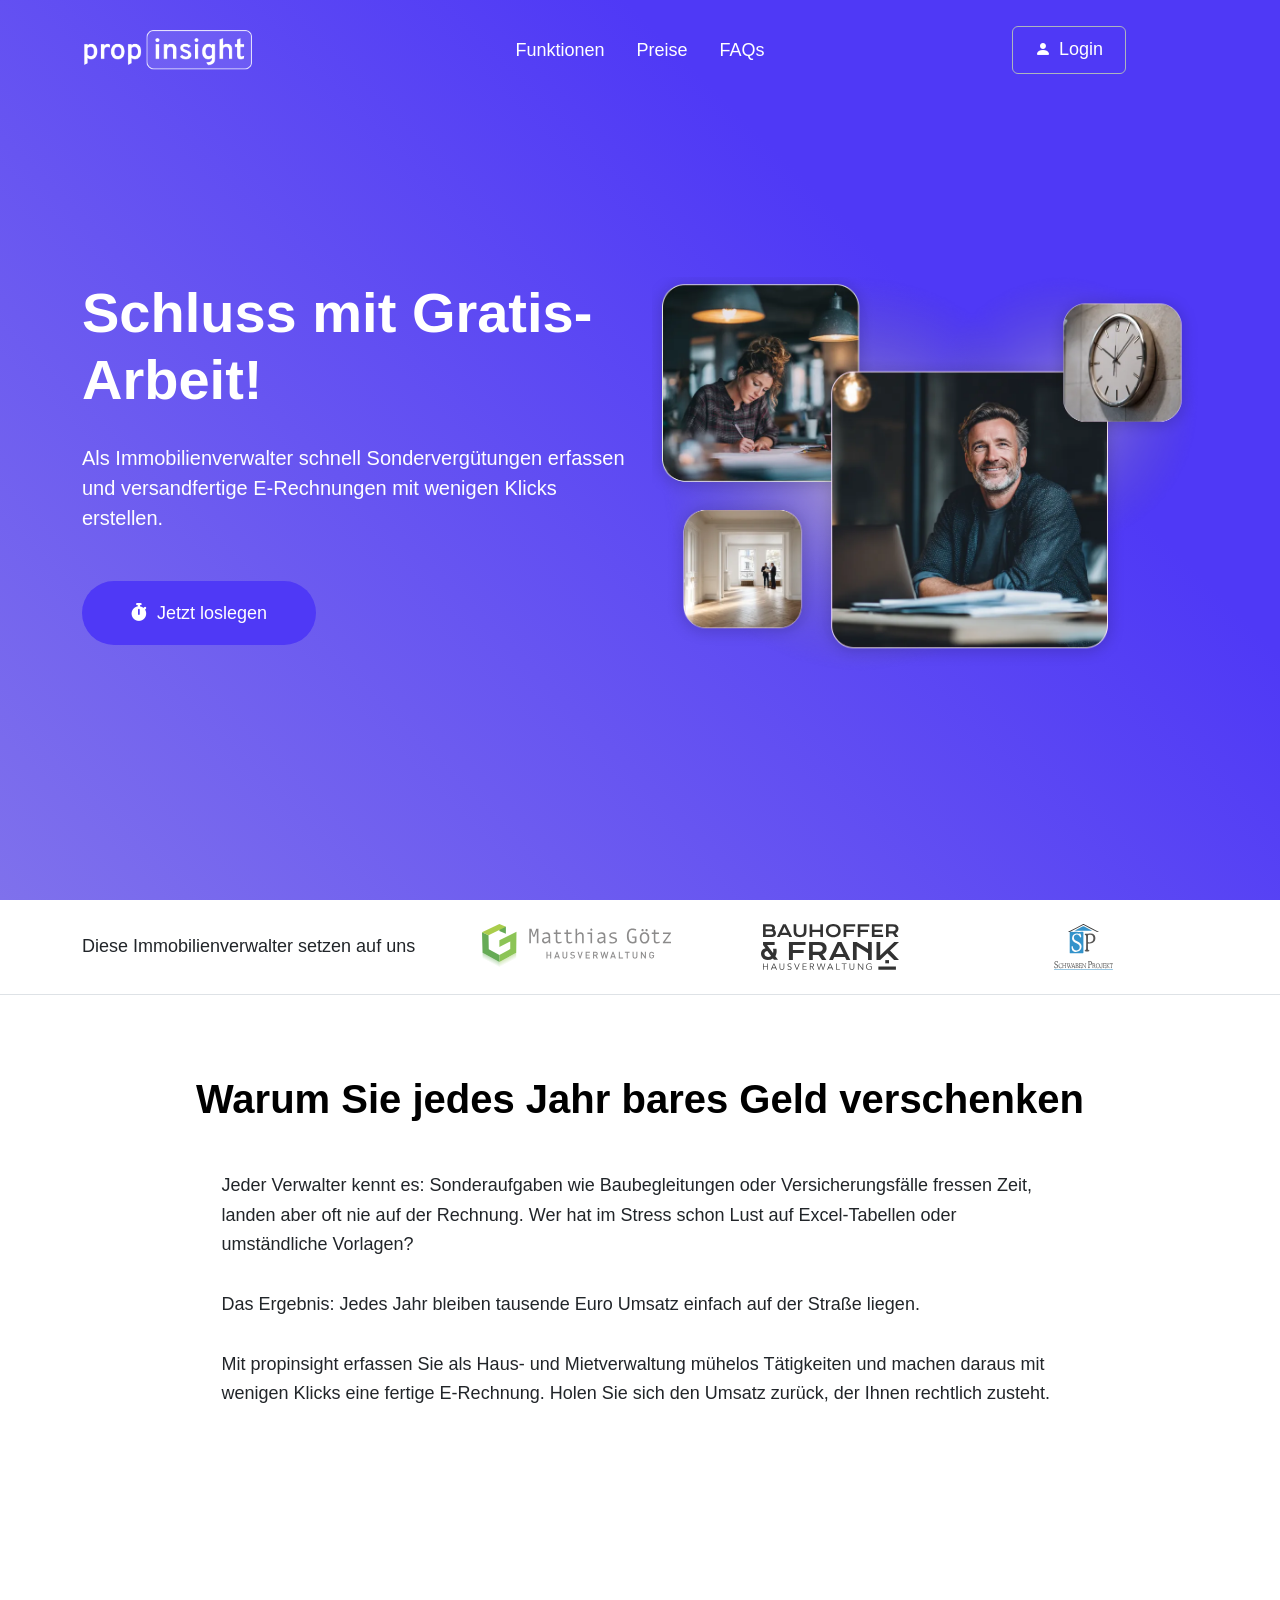
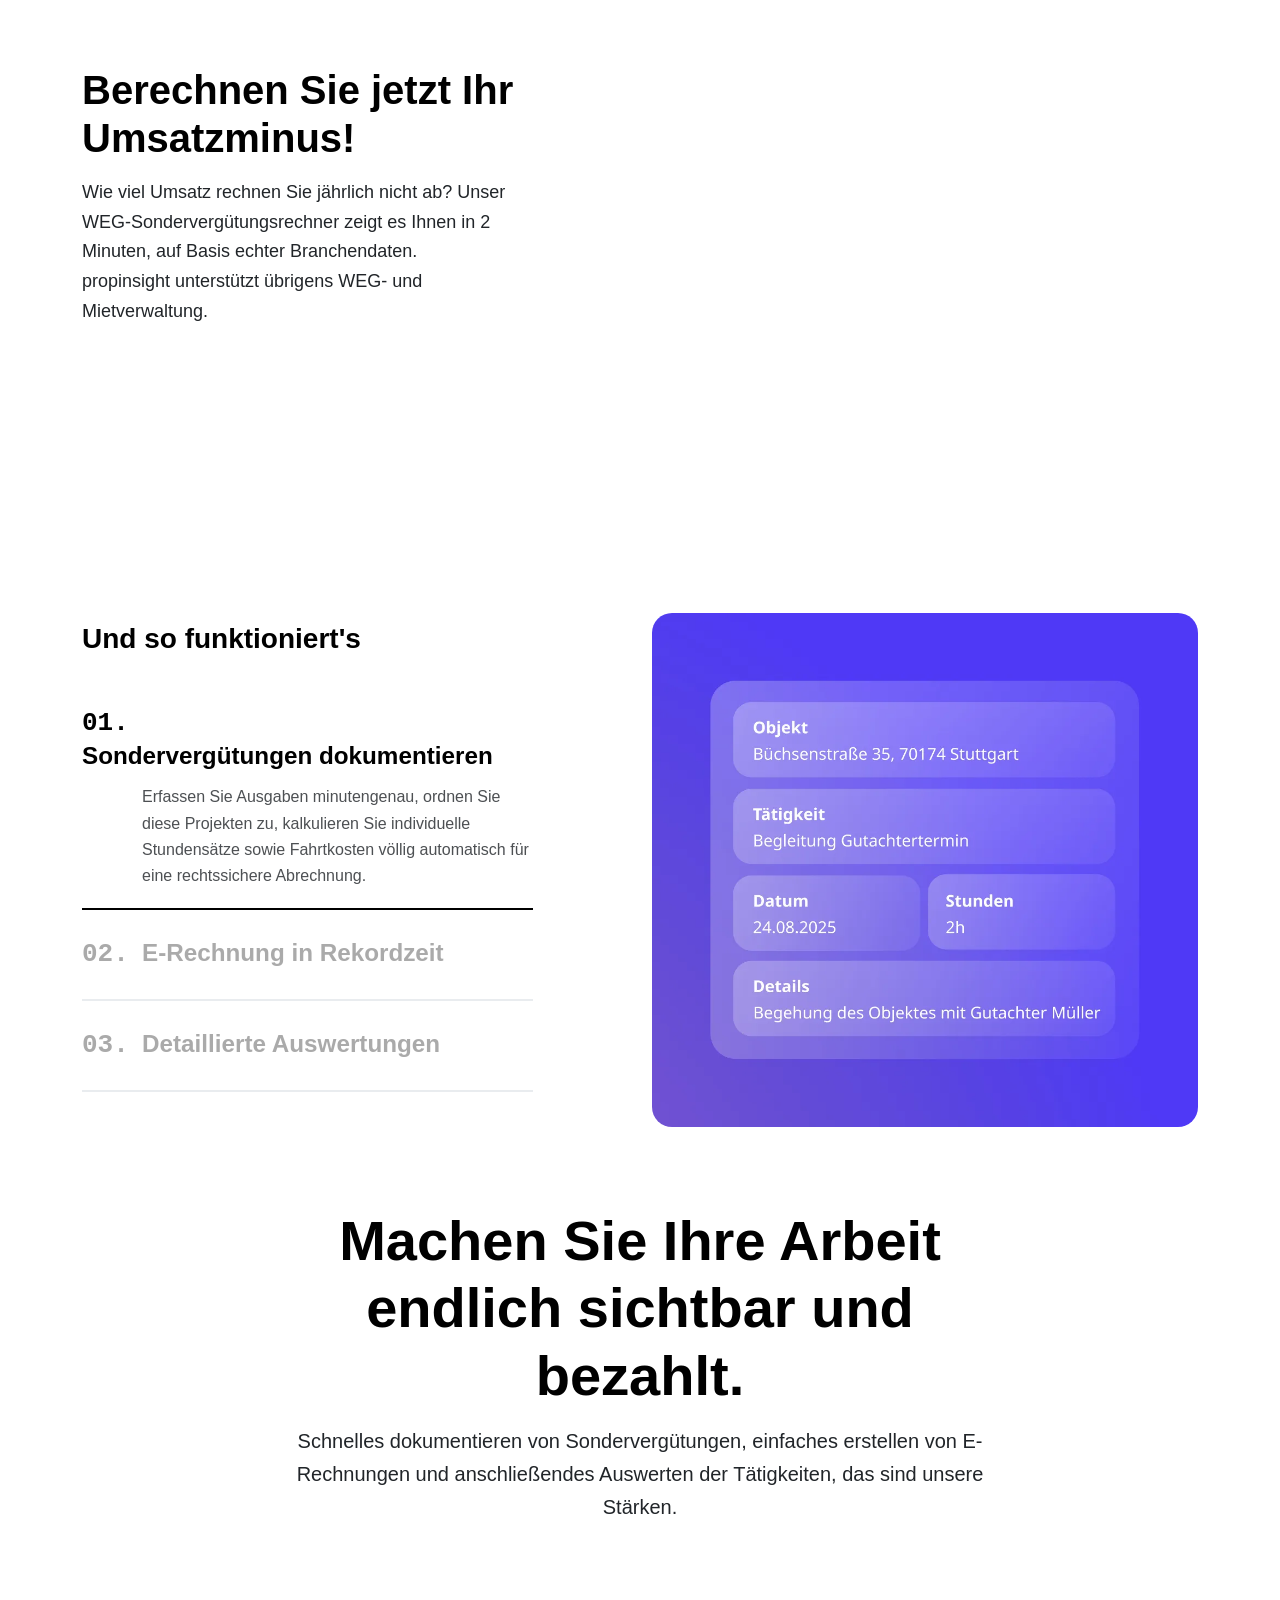
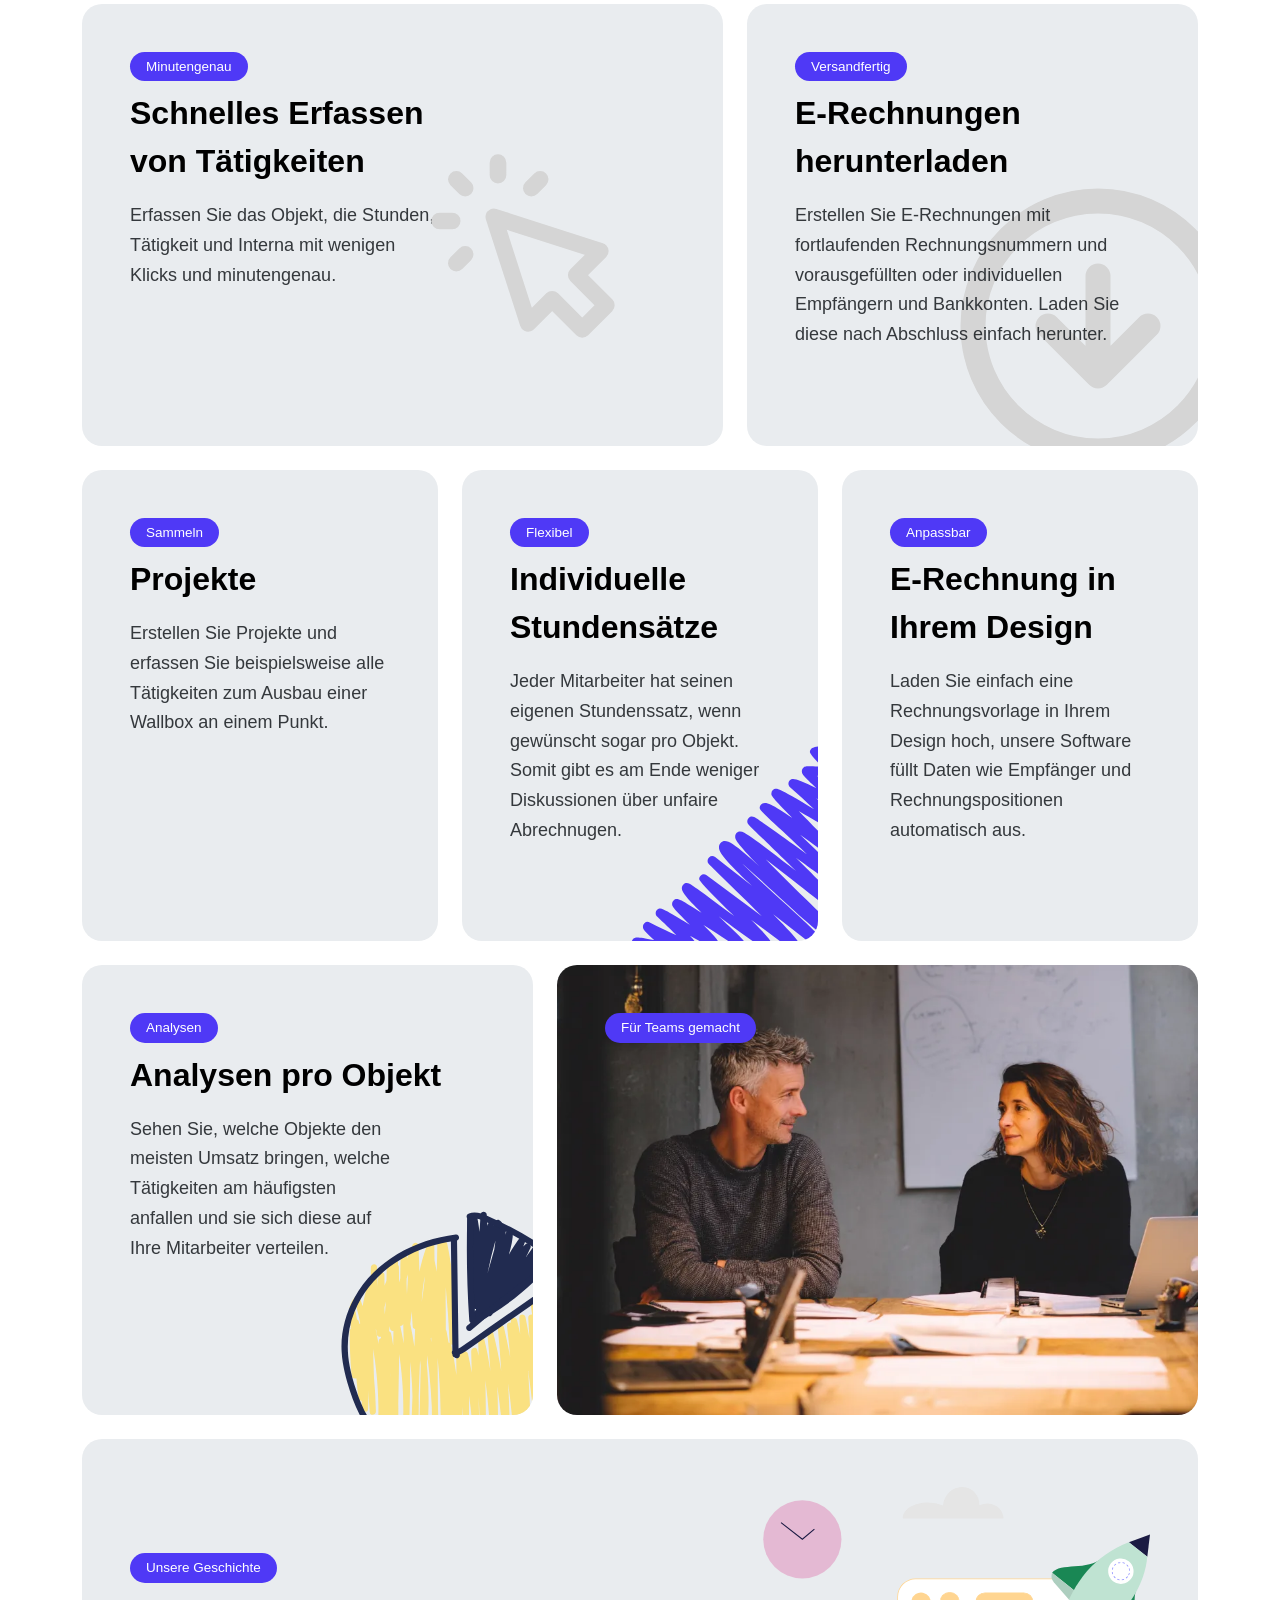
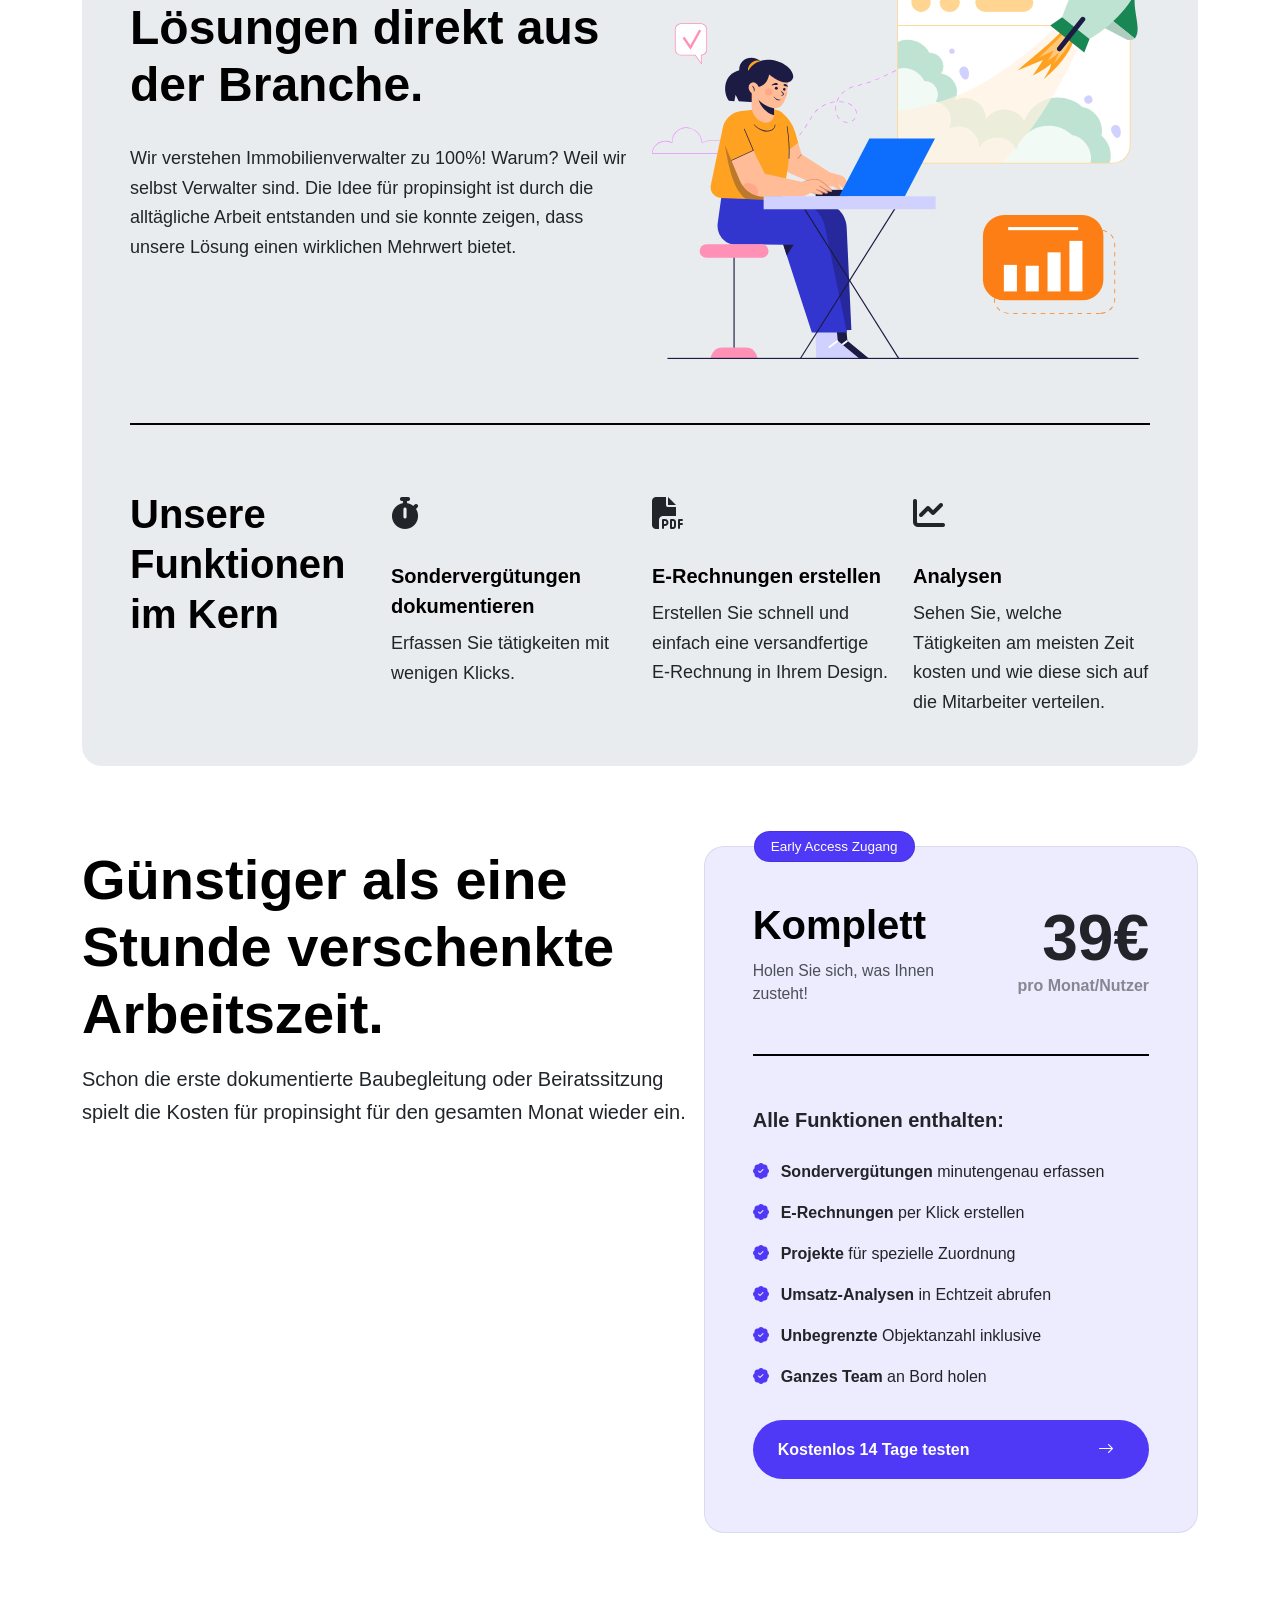
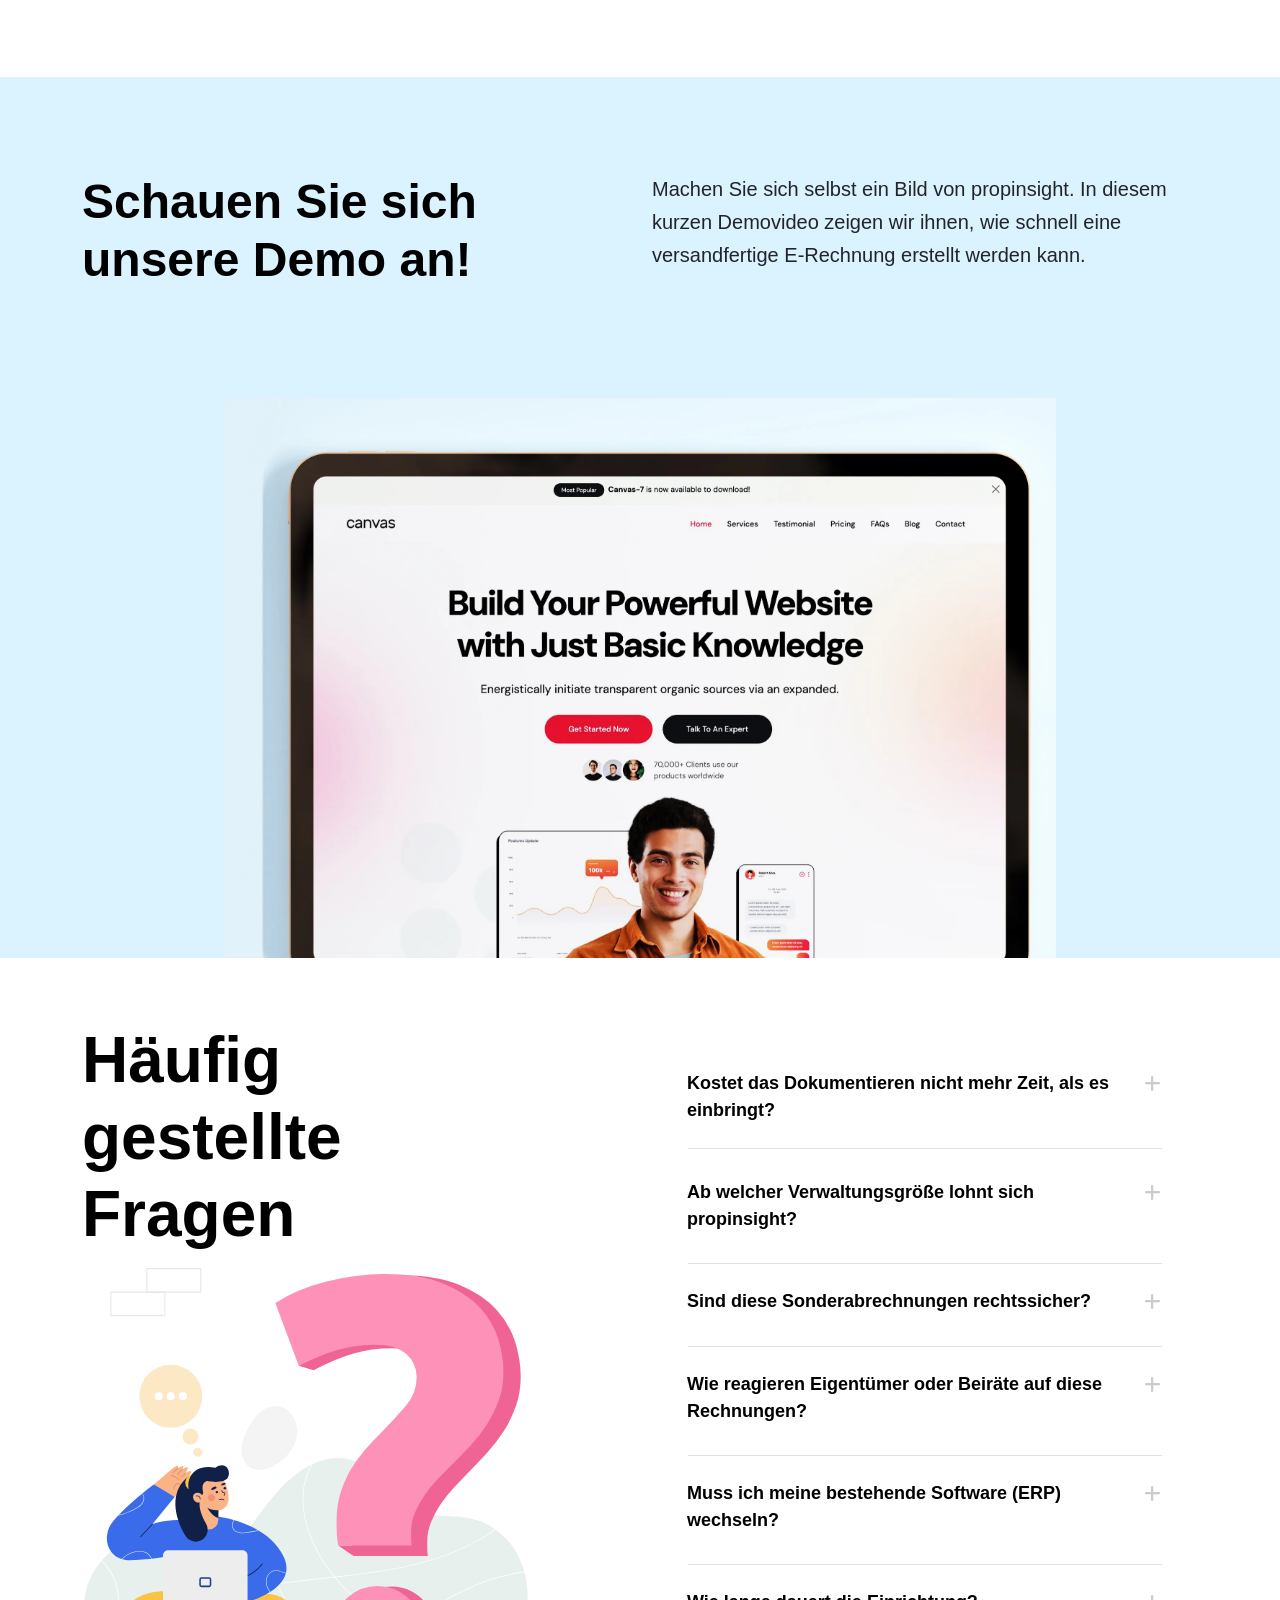
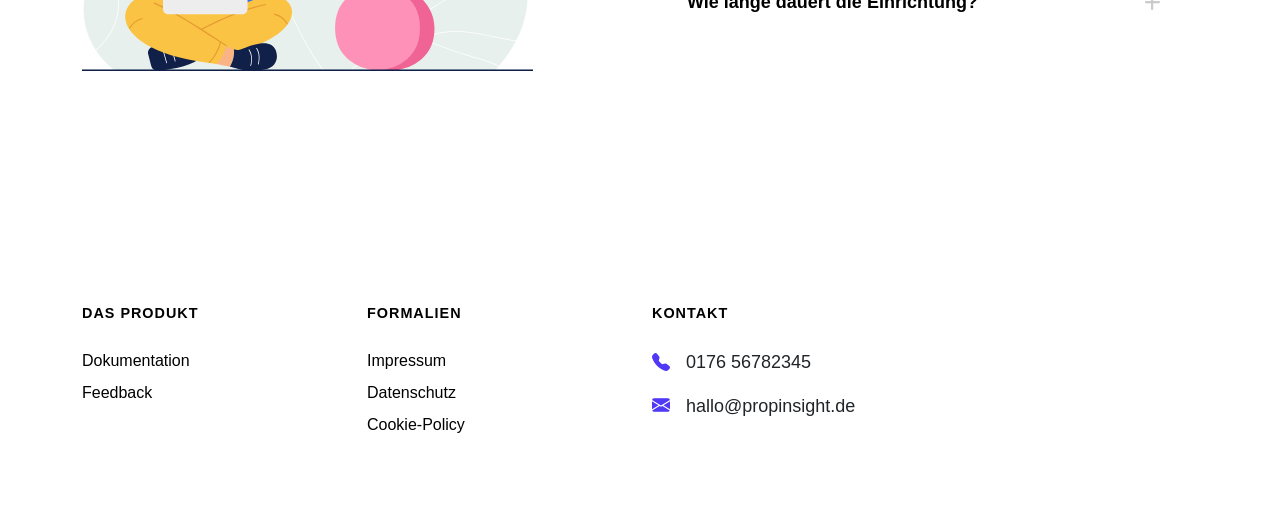
==== commit 61a4f5b5: "add sv-rechner" ====
--- a/index.html
+++ b/index.html
@@ -189,18 +189,37 @@
             <div id="section-services" class="page-section py-5 py-lg-6">
                 <div class="container">
 
-                    <div class="row align-items-start column-gap-6">
-                        <div class="col-md-4">
-                            <h3 class="display-6 fw-bolder mb-3 ls-n-2">Warum Sie jedes Jahr bares Geld verschenken</h3>
-                        </div>
-                        <div class="col">
+                    <div class="w-100 w-md-75 mx-auto">
+                            <h3 class="display-6 fw-bolder mb-3 ls-n-2 text-center mb-5">Warum Sie jedes Jahr bares Geld verschenken</h3>
+                        <div class="w-75 mx-auto">
                             <p>Jeder Verwalter kennt es: Sonderaufgaben wie Baubegleitungen oder Versicherungsfälle
                                 fressen Zeit, landen aber oft nie auf der Rechnung. Wer hat im Stress schon Lust auf
                                 Excel-Tabellen oder umständliche Vorlagen?</p>
                             <p>Das Ergebnis: Jedes Jahr bleiben tausende Euro Umsatz einfach auf der Straße liegen.</p>
-                            <p>Mit propinsight erfassen Sie mühelos Tätigkeiten und machen daraus mit wenigen Klicks
+                            <p>Mit propinsight erfassen Sie als Haus- und Mietverwaltung mühelos Tätigkeiten und machen daraus mit wenigen Klicks
                                 eine fertige E-Rechnung. Holen Sie sich den Umsatz zurück, der Ihnen rechtlich
                                 zusteht.</p>
+                        </div>
+                    </div>
+                </div>            <div id="section-calculator" class="page-section ">
+                <div class="container">
+
+                        <div class="row justify-content-between align-items-center mt-5">
+                            <div class="col-md-5">
+                            <h3 class="display-6 fw-bolder mb-3 ls-n-2">Berechnen Sie jetzt Ihr Umsatzminus!</h3>
+                            <p>
+                                Wie viel Umsatz rechnen Sie jährlich nicht ab? Unser WEG-Sondervergütungsrechner
+                                zeigt es Ihnen in 2 Minuten, auf Basis echter Branchendaten. <br>
+                                propinsight unterstützt übrigens WEG- und Mietverwaltung.
+                            </p>                      </div>
+                        <div class="col-md-6">
+                            <iframe
+                                    src="https://sv-rechner.vercel.app/"
+                                    width="100%"
+                                    height="700"
+                                    frameborder="0"
+                                    style="border:none;"
+                            ></iframe>
                         </div>
                     </div>
                 </div>
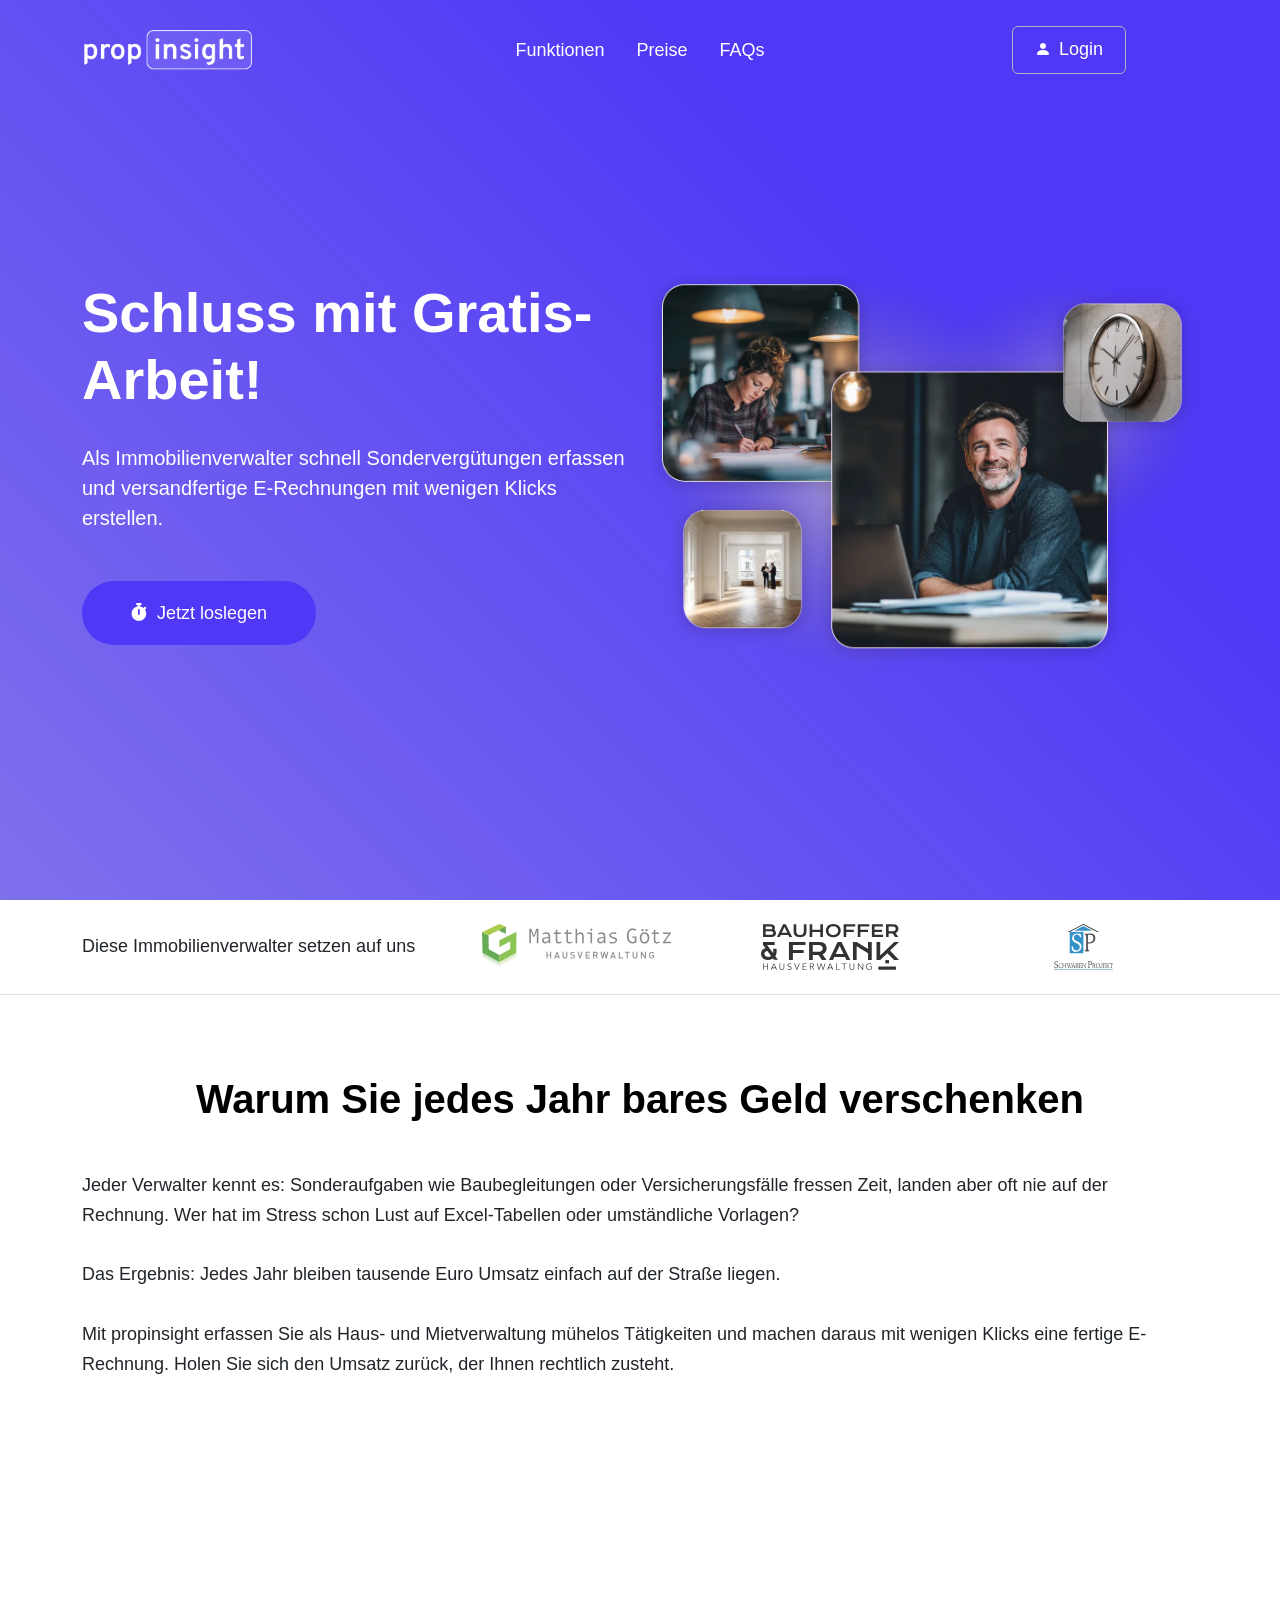
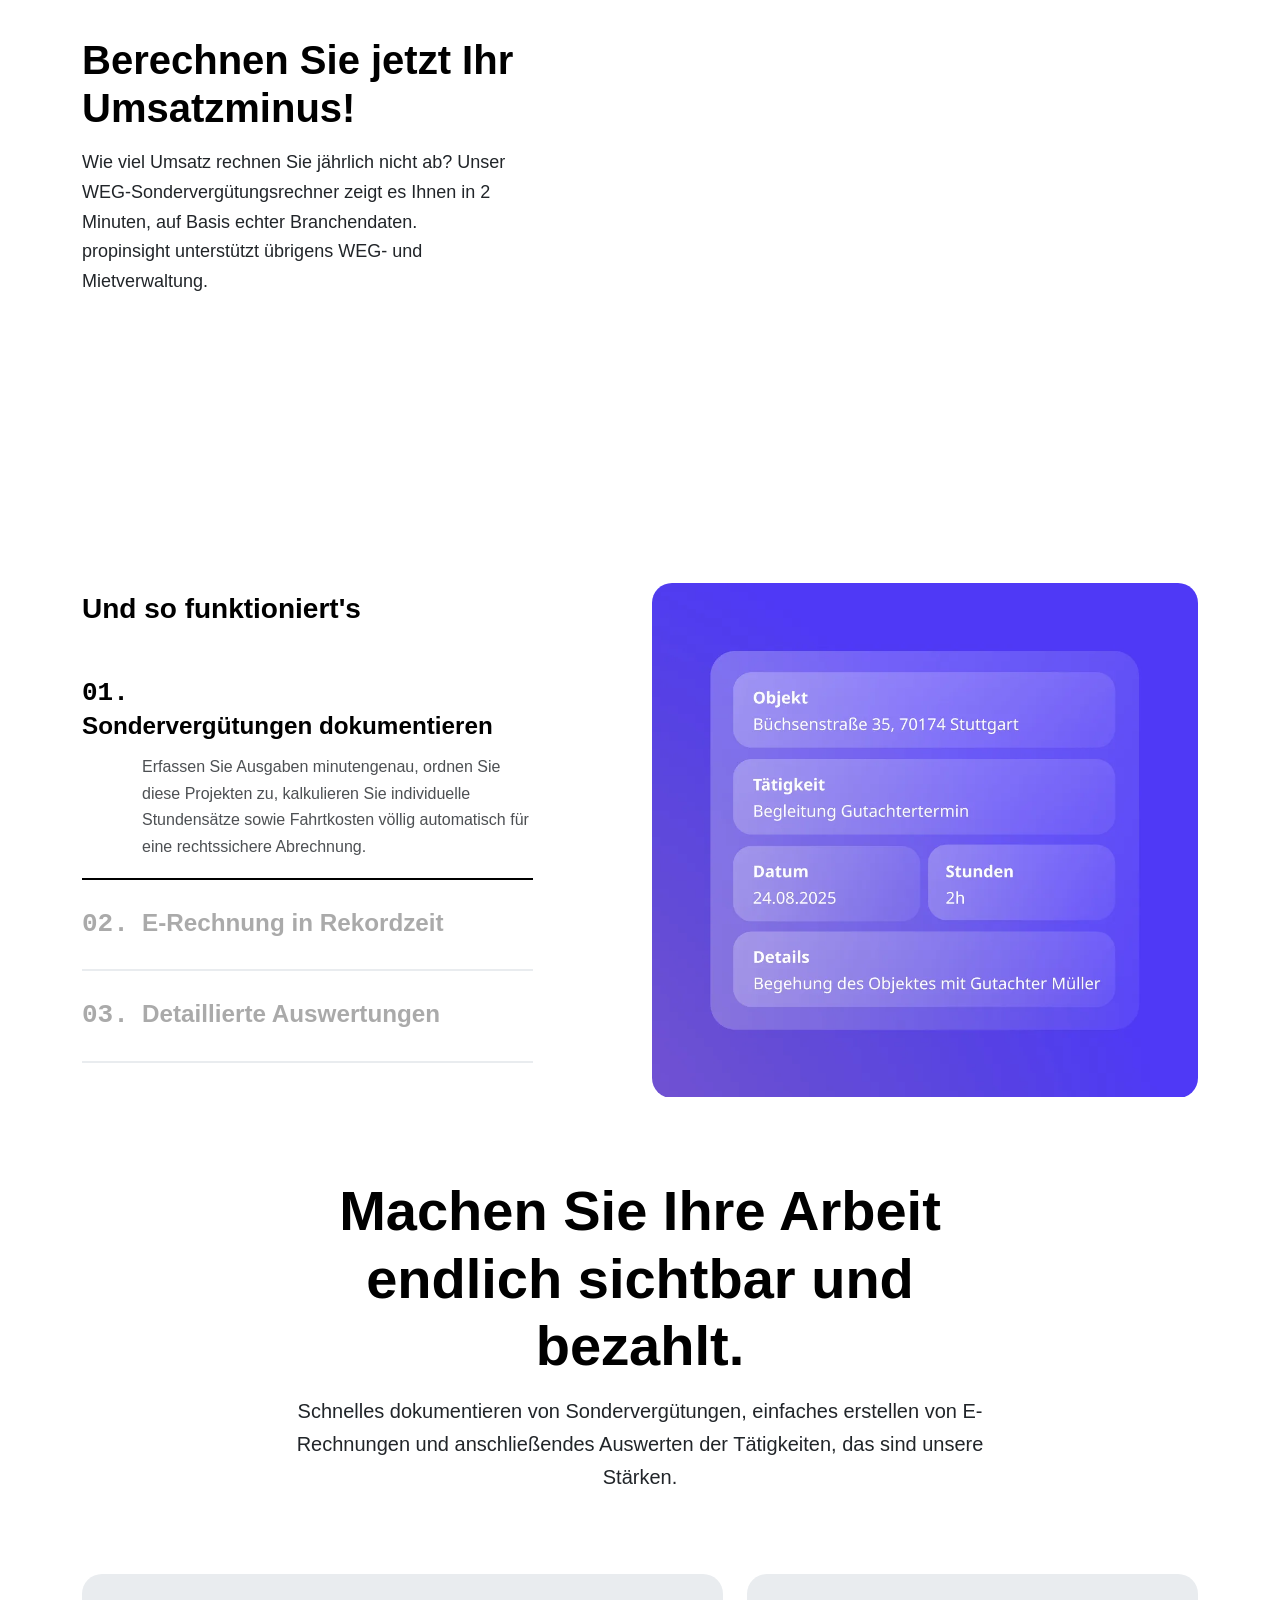
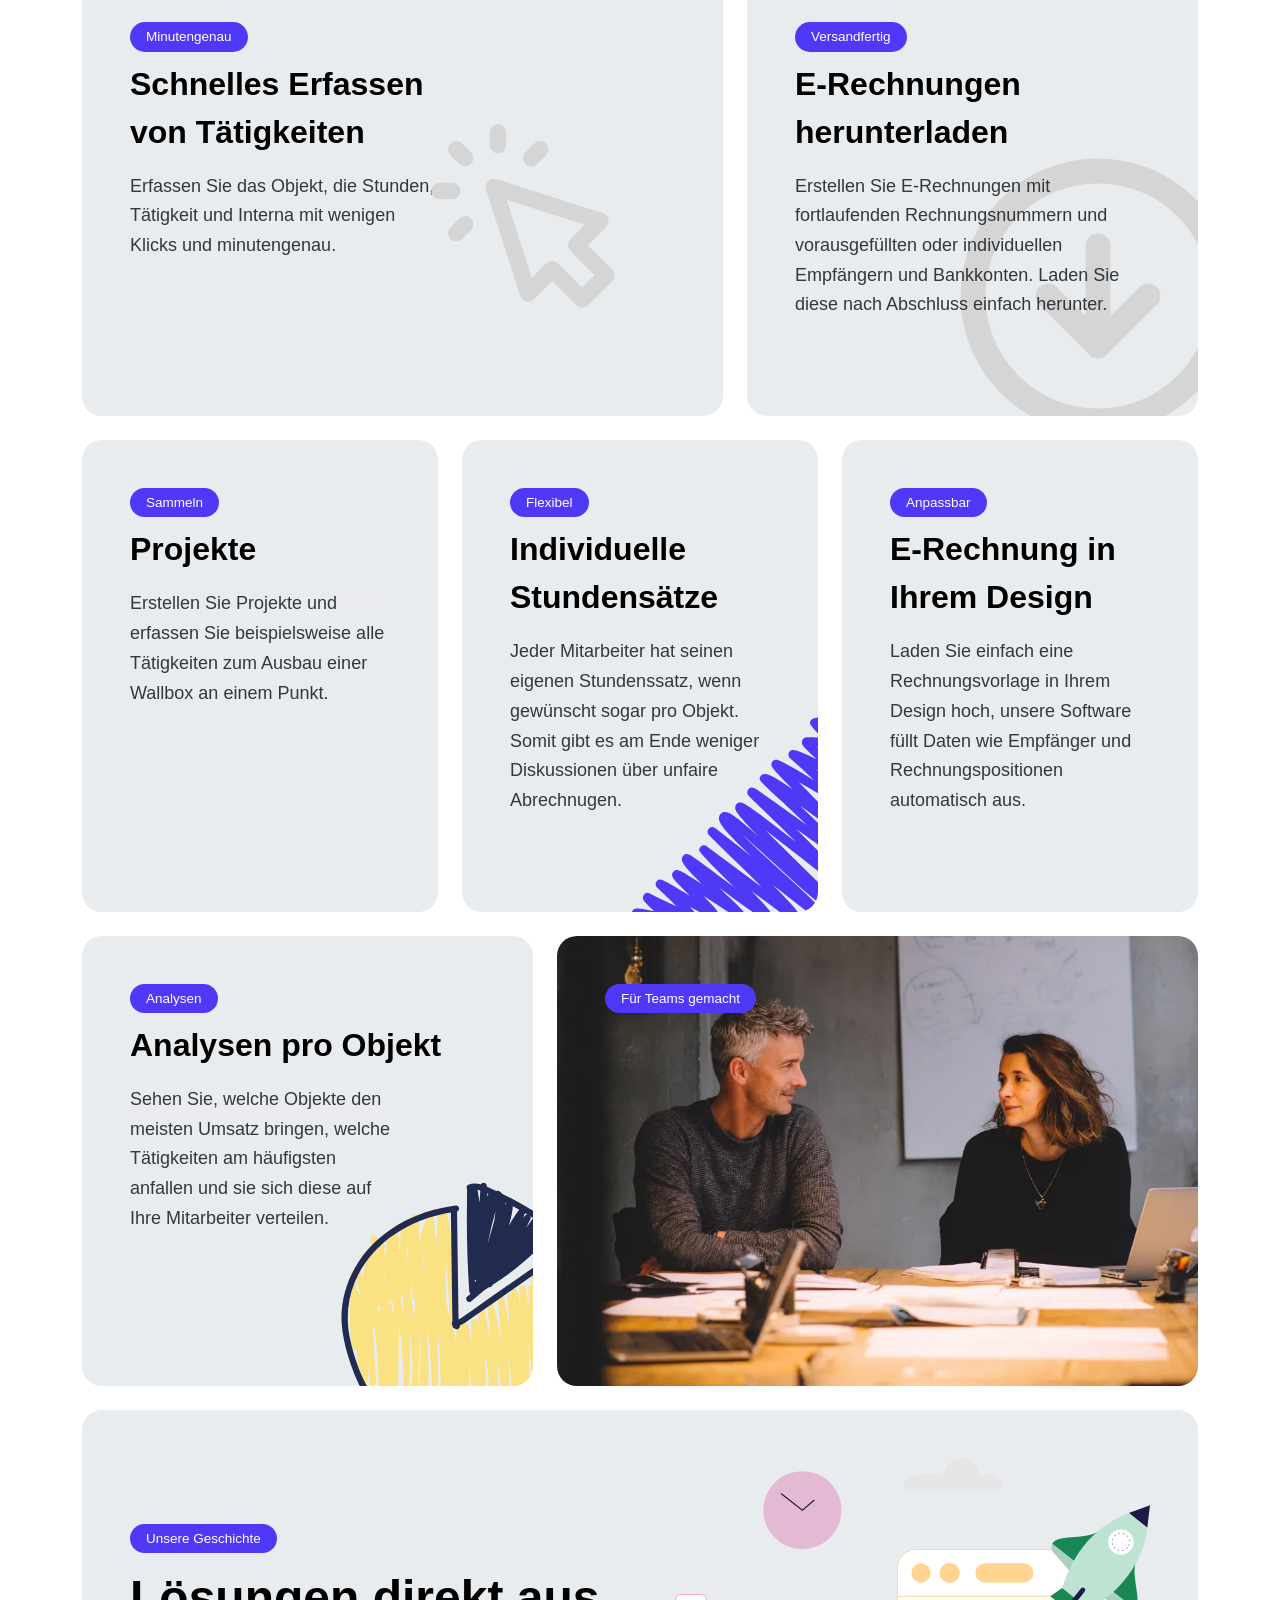
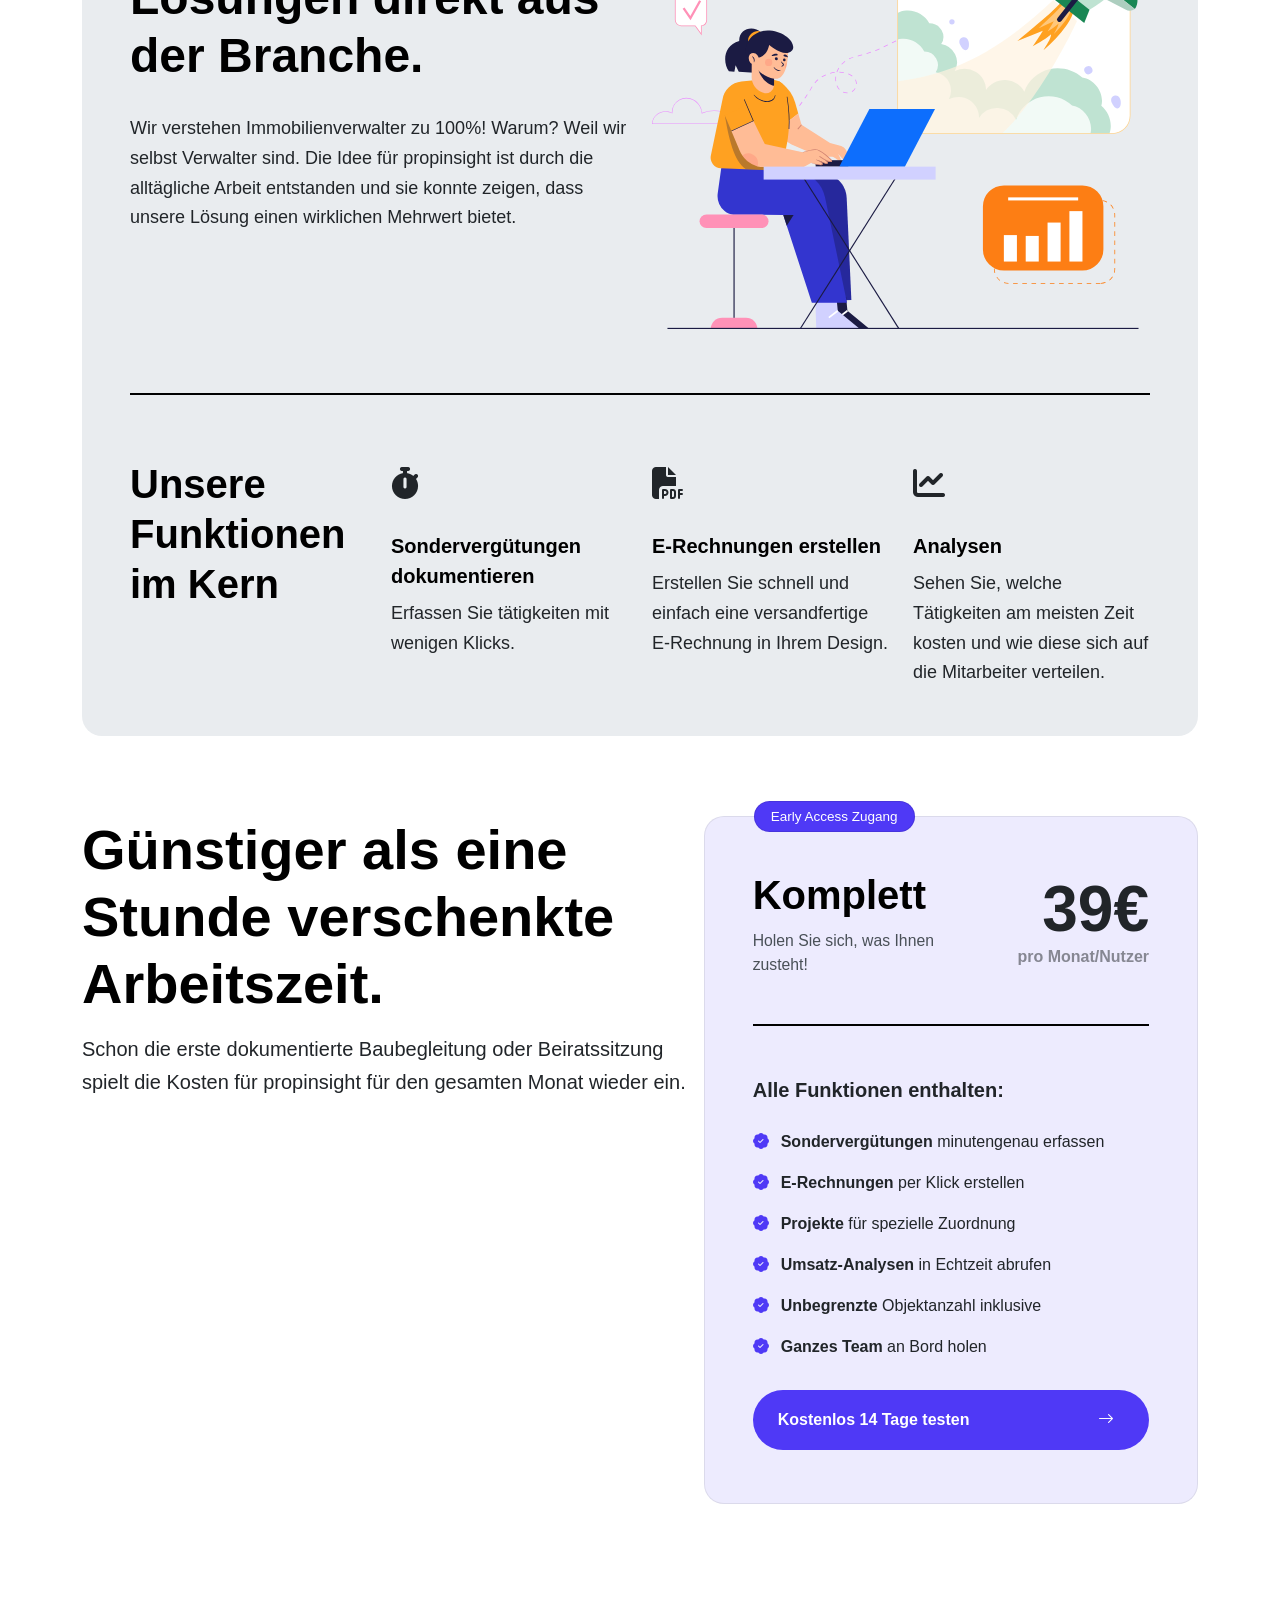
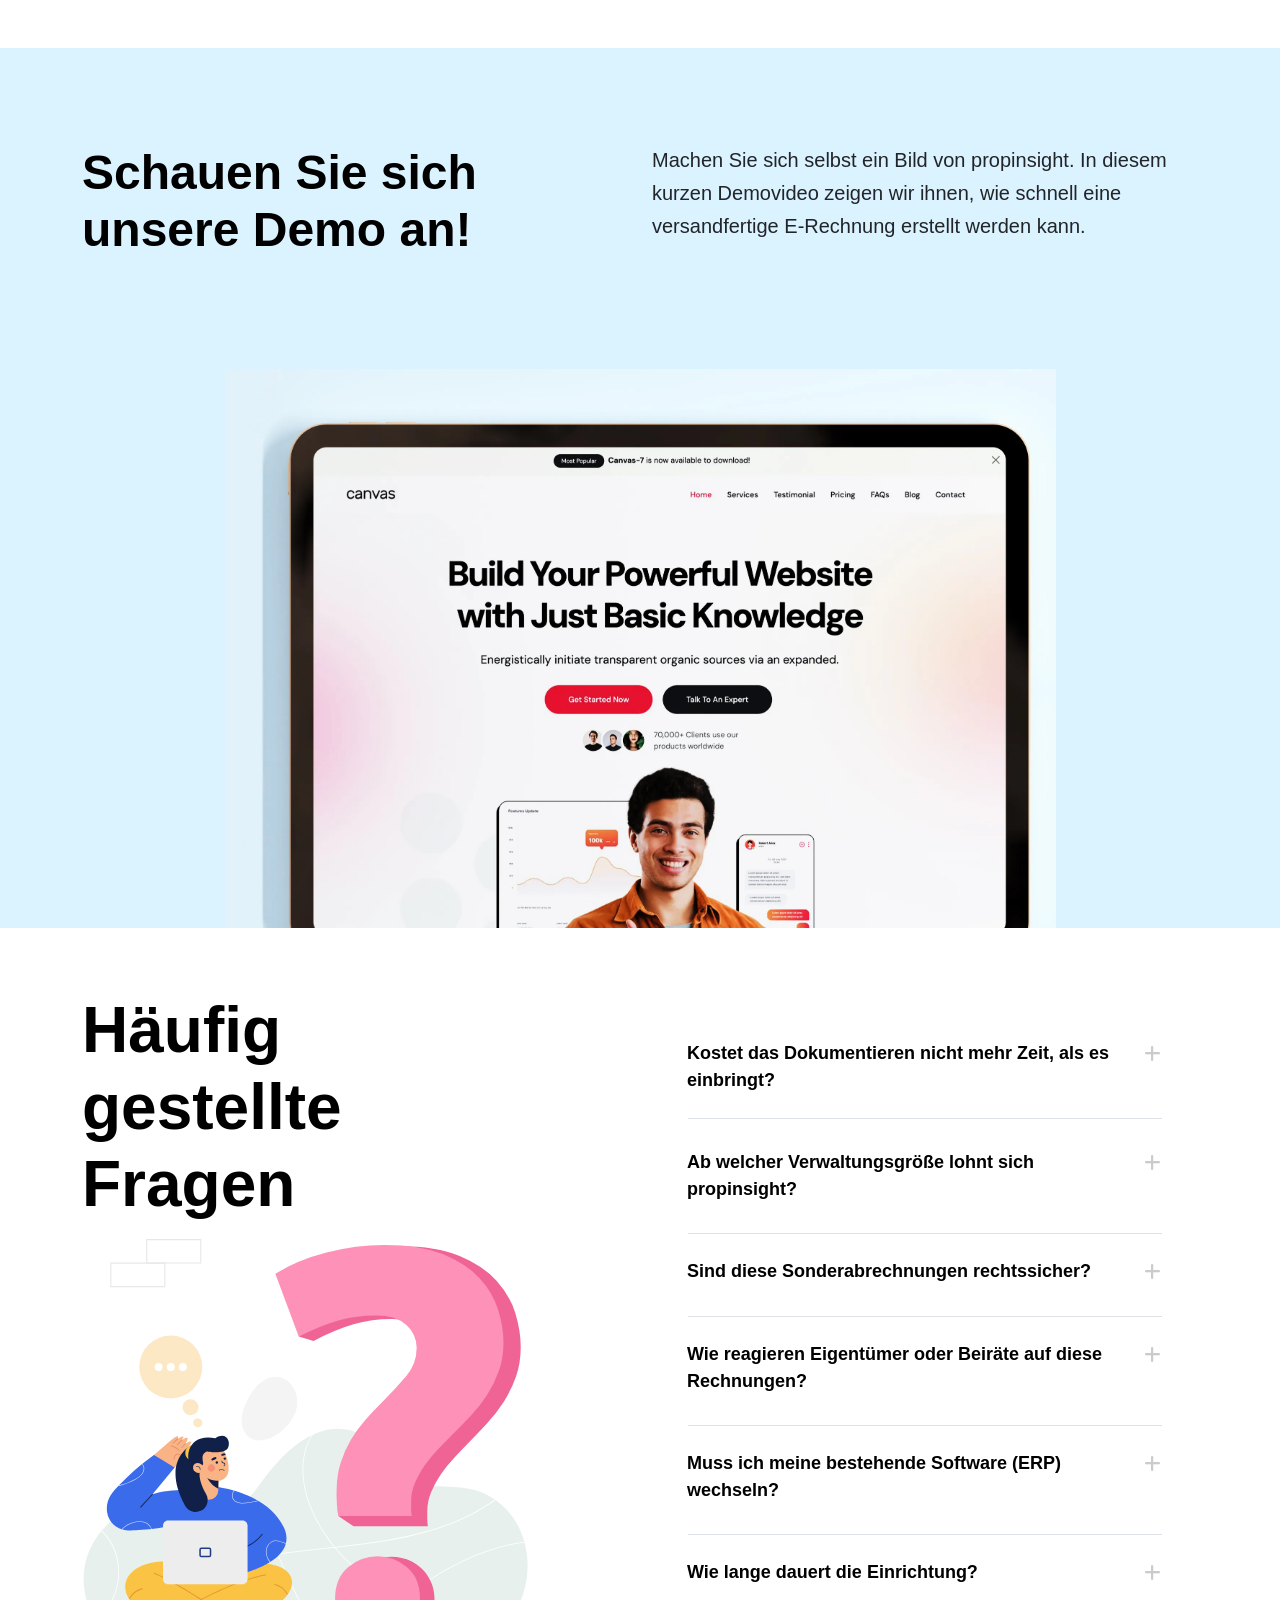
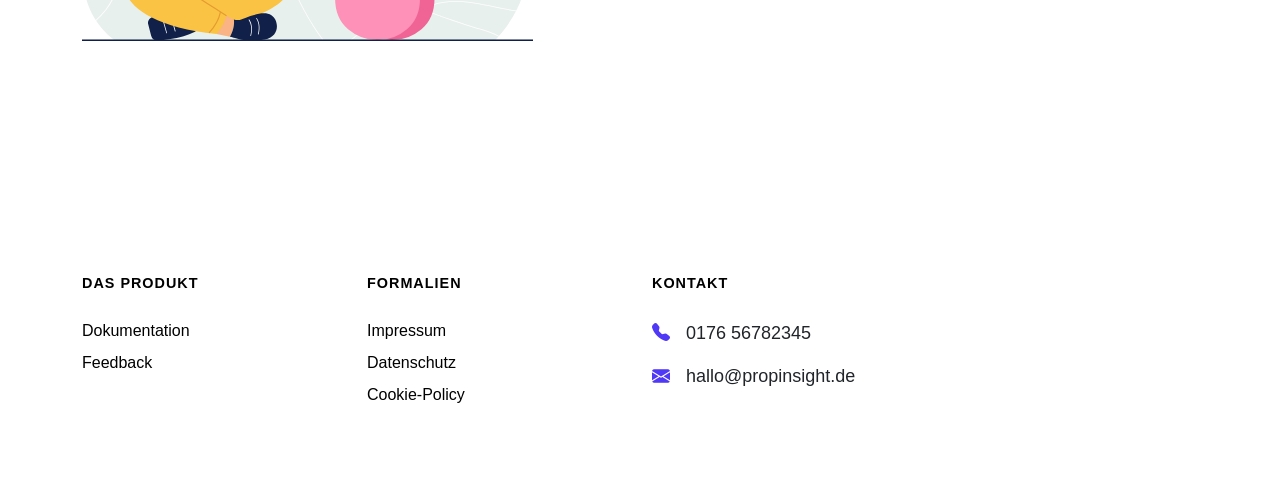
==== commit 9f121225: "fix mobile view" ====
--- a/index.html
+++ b/index.html
@@ -191,7 +191,7 @@
 
                     <div class="w-100 w-md-75 mx-auto">
                             <h3 class="display-6 fw-bolder mb-3 ls-n-2 text-center mb-5">Warum Sie jedes Jahr bares Geld verschenken</h3>
-                        <div class="w-75 mx-auto">
+                        <div class="w-100 w-md-75 mx-auto">
                             <p>Jeder Verwalter kennt es: Sonderaufgaben wie Baubegleitungen oder Versicherungsfälle
                                 fressen Zeit, landen aber oft nie auf der Rechnung. Wer hat im Stress schon Lust auf
                                 Excel-Tabellen oder umständliche Vorlagen?</p>
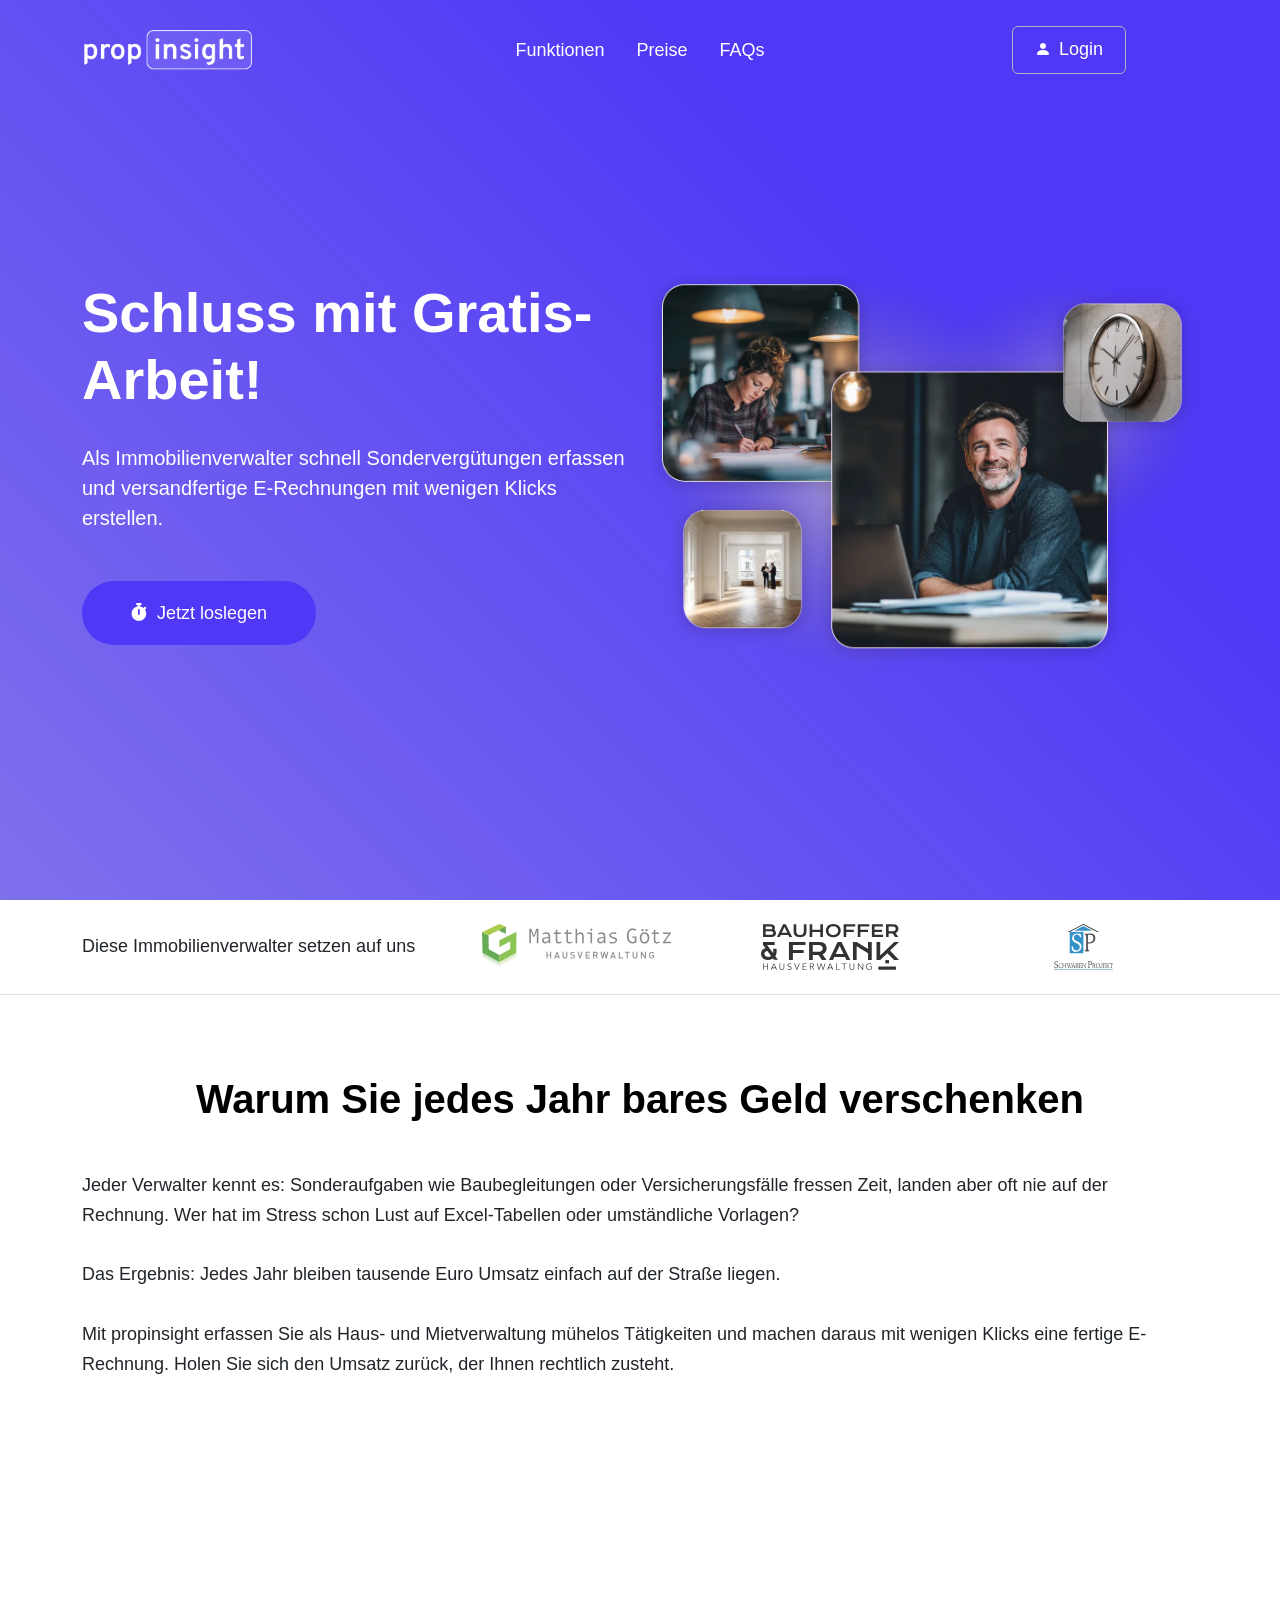
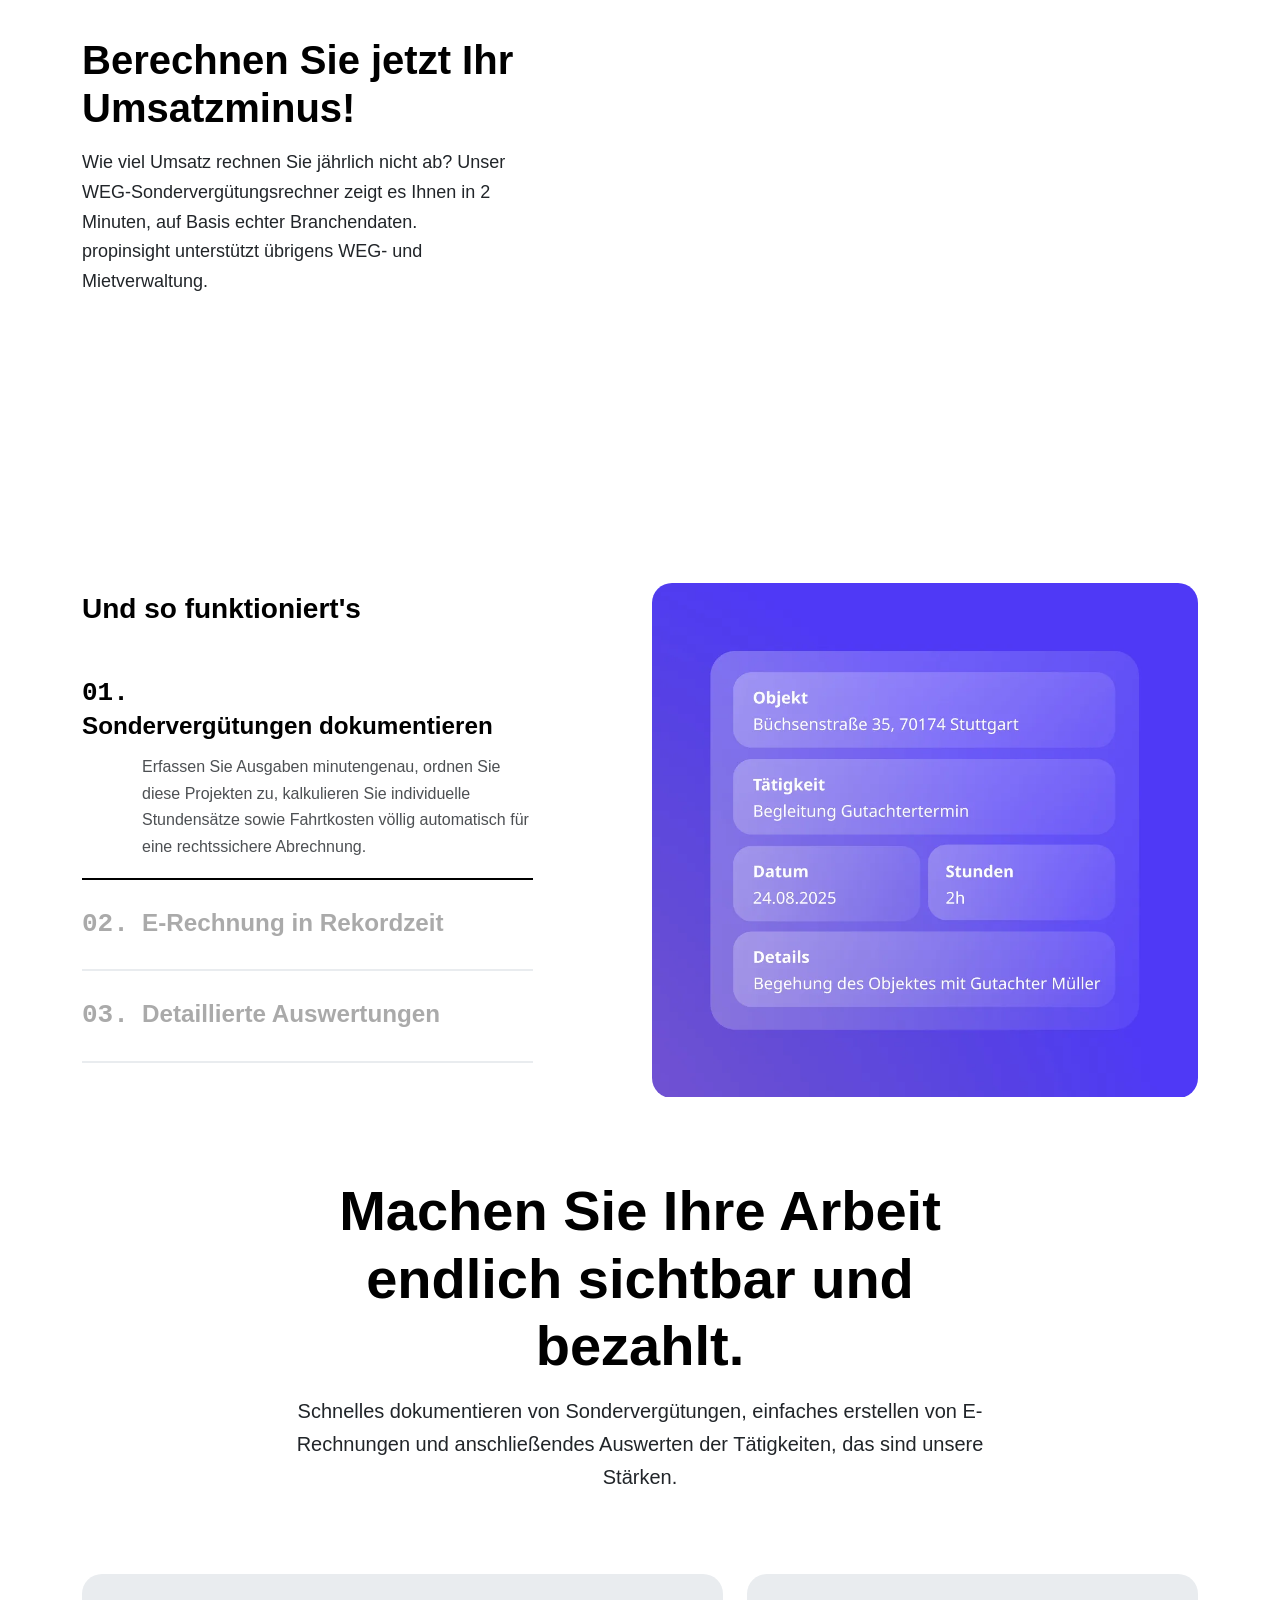
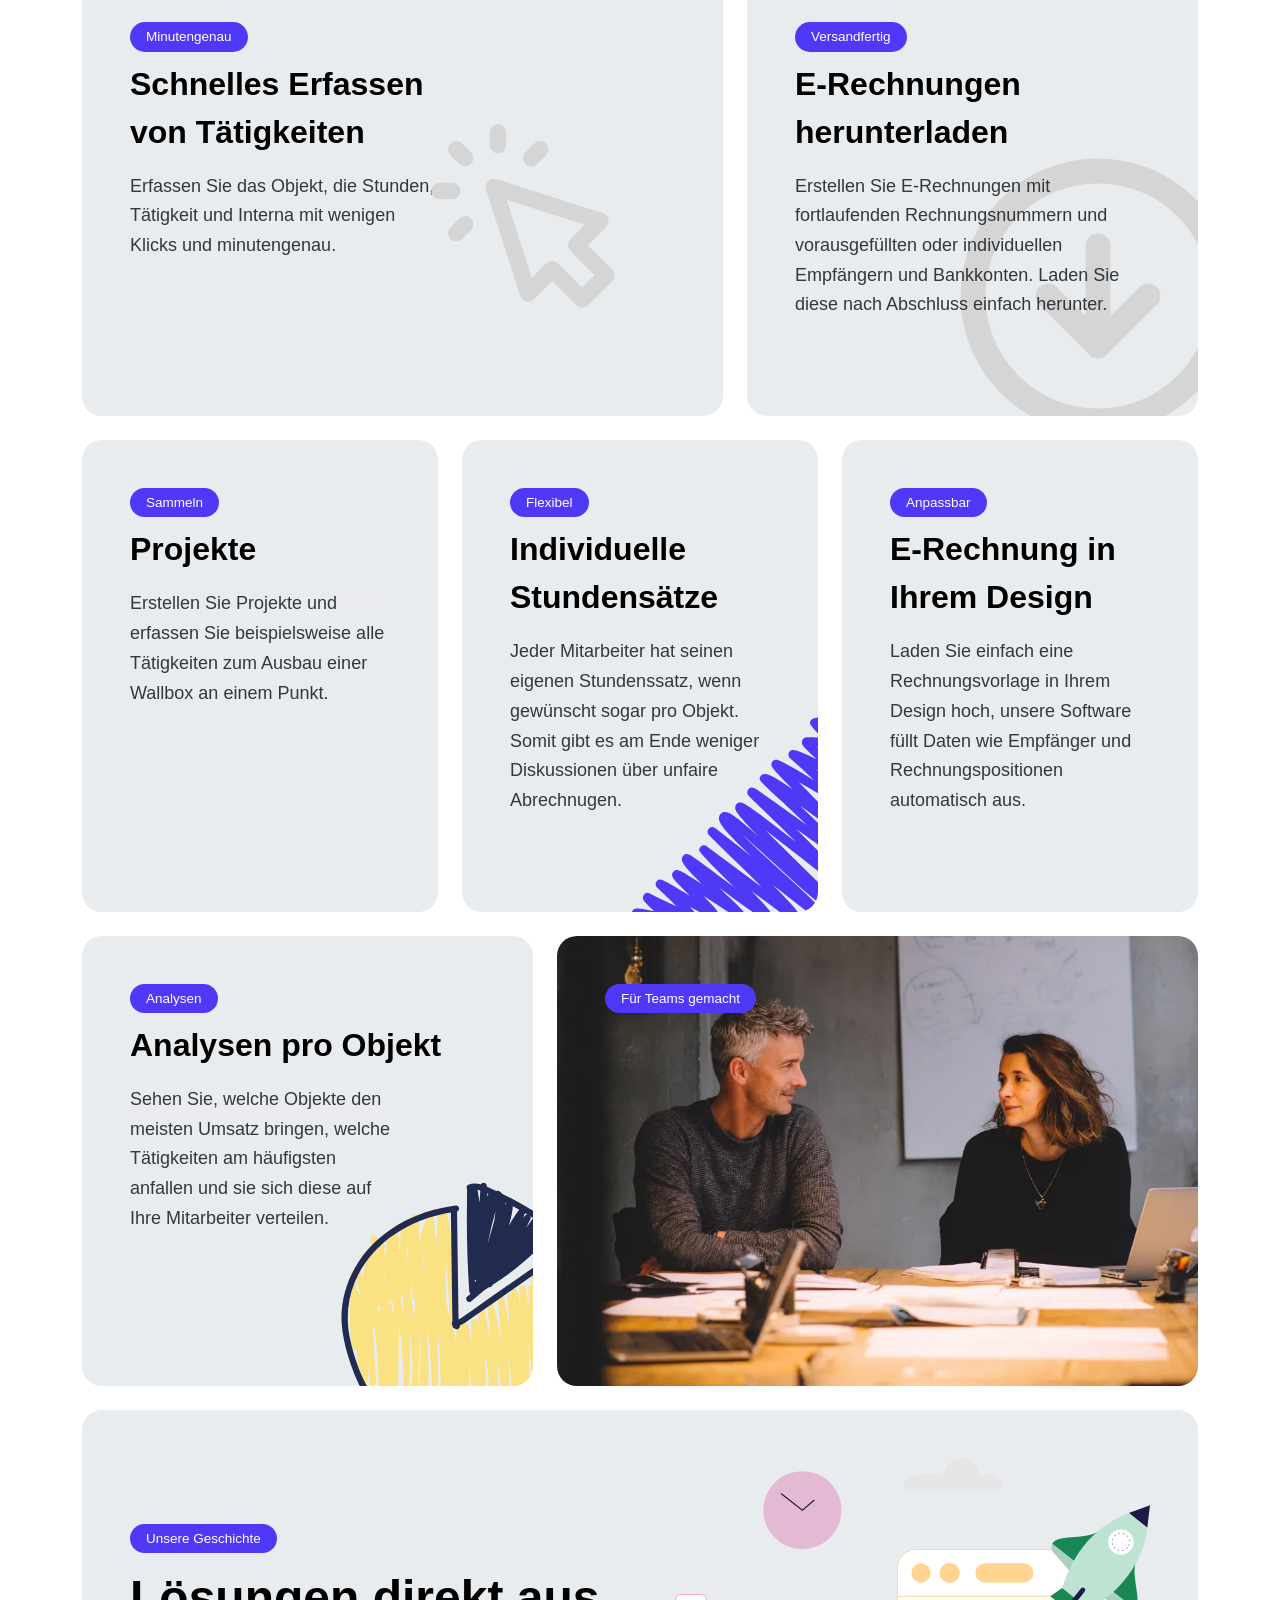
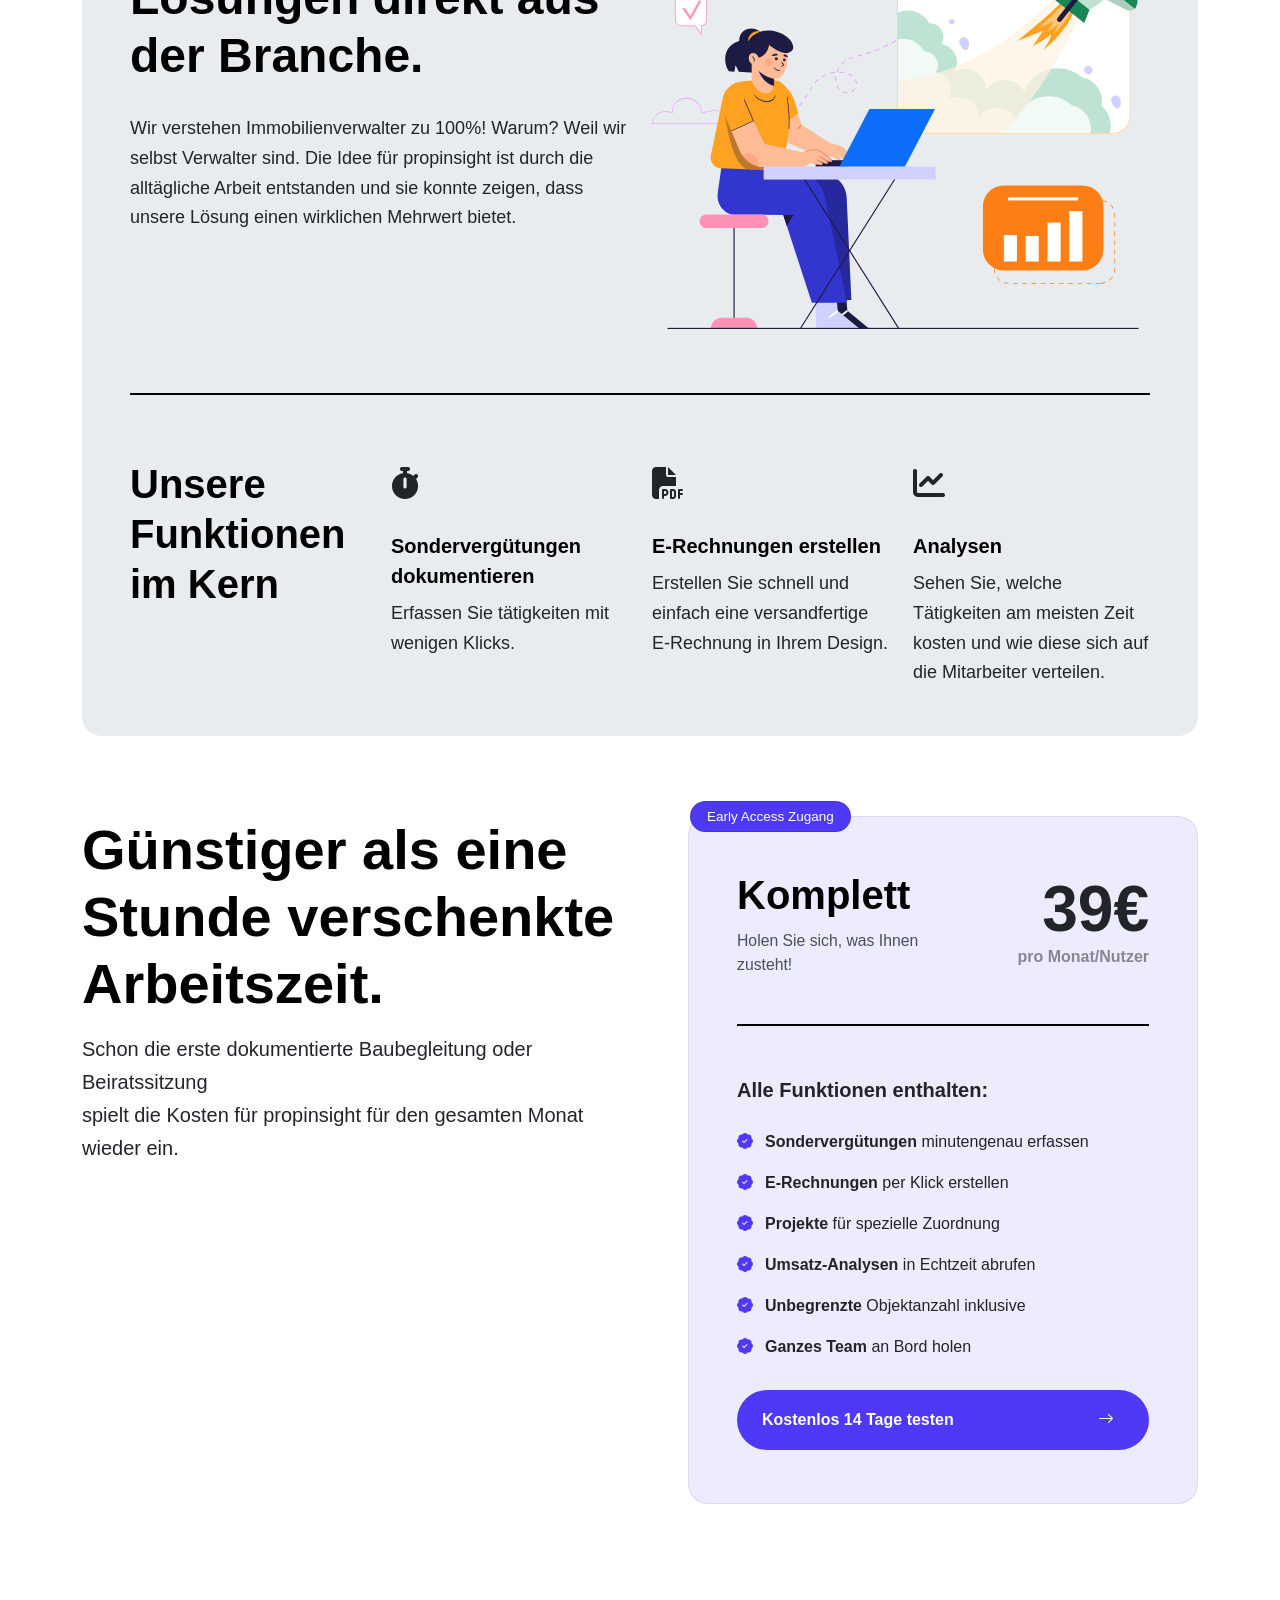
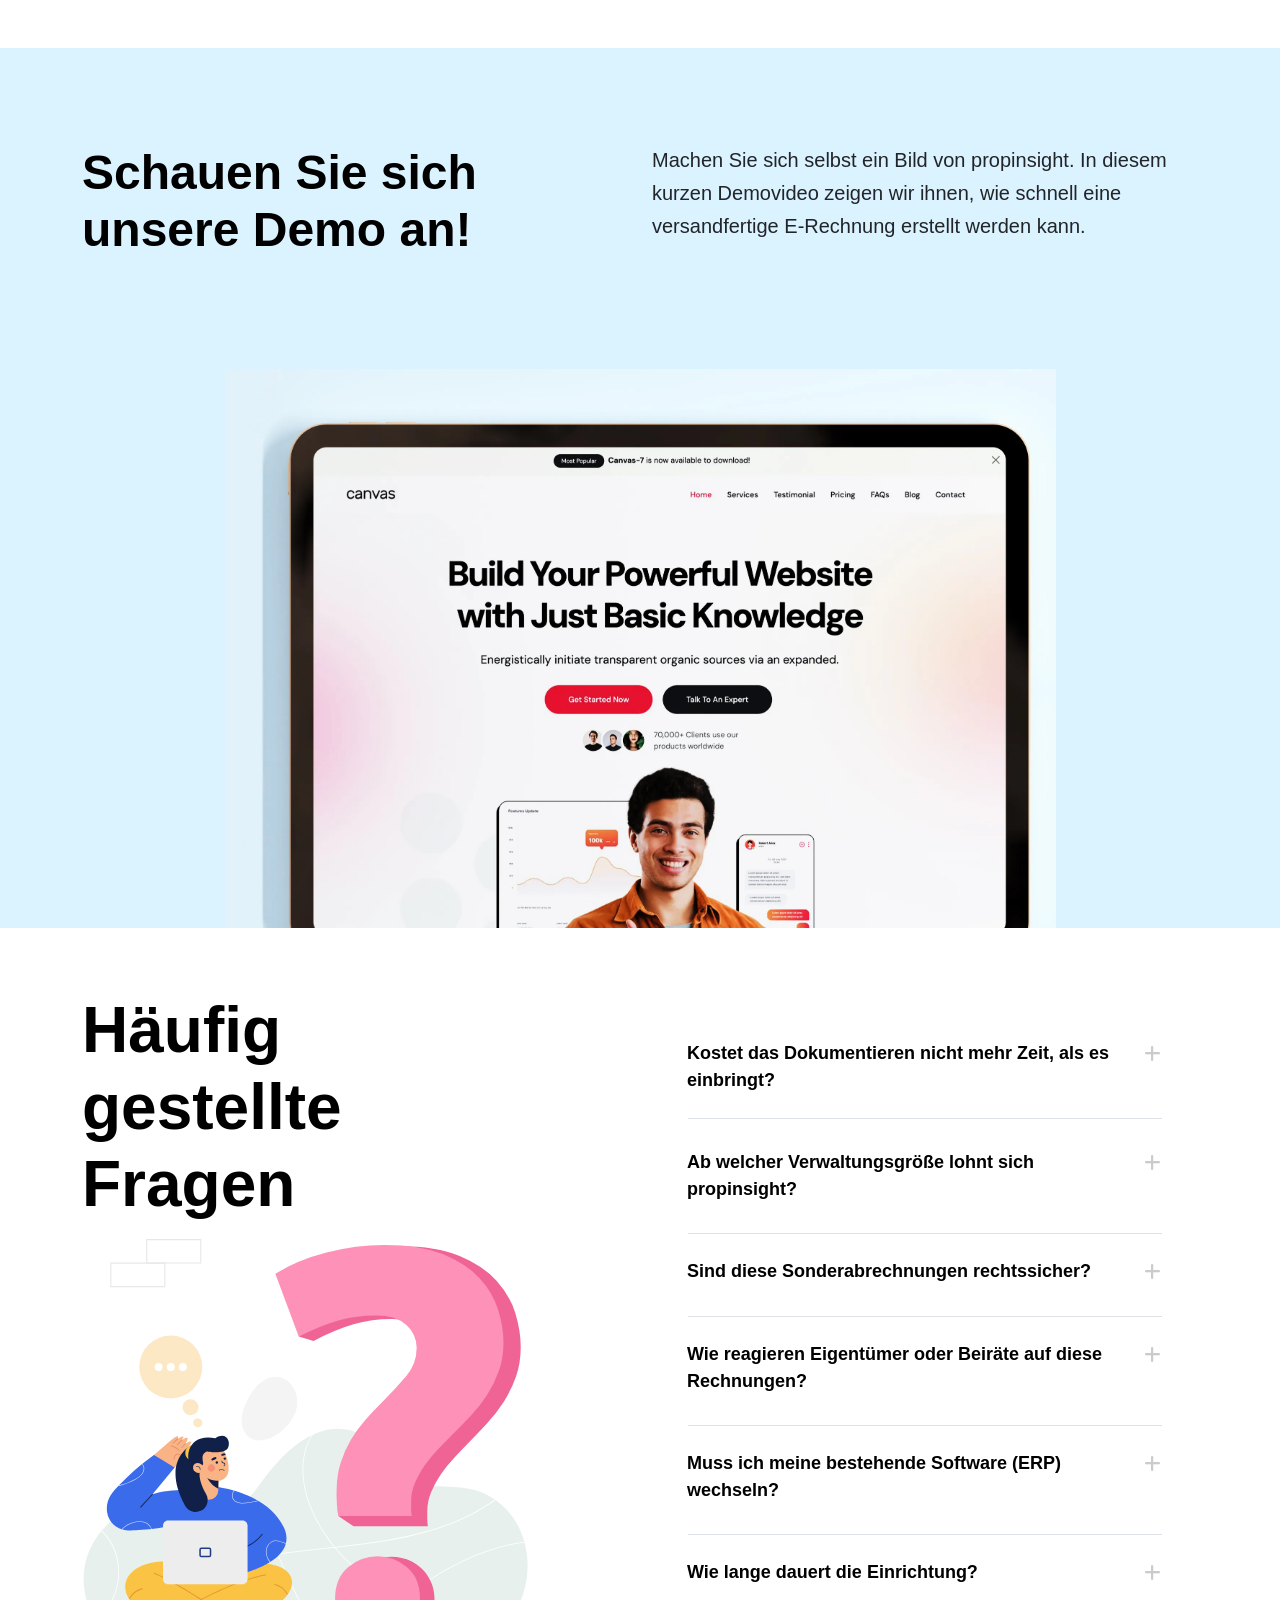
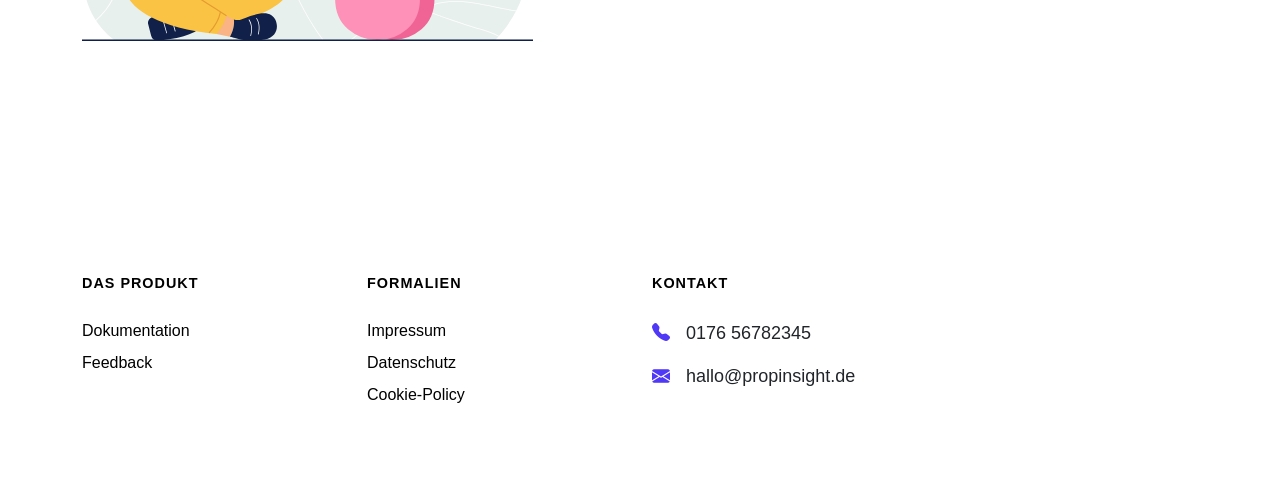
==== commit fd8ef16f: "fix pricing section width" ====
--- a/index.html
+++ b/index.html
@@ -143,7 +143,7 @@
                     <p class="lead fw-normal mb-5">Als Immobilienverwalter schnell Sondervergütungen erfassen und
                         versandfertige E-Rechnungen mit wenigen Klicks erstellen.</p>
 
-                    <a href="https://app.propinsight.de"
+                    <a href="https://app.propinsight.de/auth?start-trail"
                        class="button button-large px-lg-5 py-lg-3 rounded-pill m-0 mb-4"><i
                             class="fa-solid fa-stopwatch"></i>Jetzt loslegen</a>
                 </div>
@@ -507,21 +507,6 @@
                                 spielt die Kosten für propinsight für den gesamten Monat wieder ein.</p>
                         </div>
 
-                        <!--                    <div class="pricing-tenure-switcher font-primary row align-items-center justify-content-center mb-4"-->
-                        <!--                         data-container="#pricing-switch">-->
-                        <!--                        <div class="col-auto">-->
-                        <!--                            <div class="btn-group rounded-pill position-relative" role="group"-->
-                        <!--                                 aria-label="Basic radio toggle button group">-->
-                        <!--                                <input type="radio" class="btn-check" name="switch-toggle-radio"-->
-                        <!--                                       id="switch-toggle-monthly" checked value="monthly">-->
-                        <!--                                <label class="btn mb-0" for="switch-toggle-monthly"><span>Monatlich</span></label>-->
-
-                        <!--                                <input type="radio" class="btn-check" name="switch-toggle-radio"-->
-                        <!--                                       id="switch-toggle-annually" value="annually">-->
-                        <!--                                <label class="btn mb-0" for="switch-toggle-annually"><span>Jährlich</span></label>-->
-                        <!--                            </div>-->
-                        <!--                        </div>-->
-                        <!--                    </div>-->
 
                         <div id="pricing-switch" class=" justify-content-center pricing gx-lg-5 flex-shrink-0">
 
@@ -561,7 +546,7 @@
                                         </ul>
                                     </div>
                                     <div class="pricing-action p-0 mt-auto">
-                                        <a href="https://app.propinsight.de"
+                                        <a href="https://app.propinsight.de/auth?start-trail"
                                            class="button fw-semibold w-100 py-3 px-4 d-flex justify-content-between rounded-pill mx-0">Kostenlos
                                             14 Tage testen <i class="bi-arrow-right"></i></a>
                                     </div>
--- a/css/custom.css
+++ b/css/custom.css
@@ -194,3 +194,11 @@
     }
 }
 
+@media (min-width: 992px) {
+    #pricing-switch {
+        width: 50%;
+        flex-shrink: 0;
+        padding-left: 3rem;
+    }
+}
+
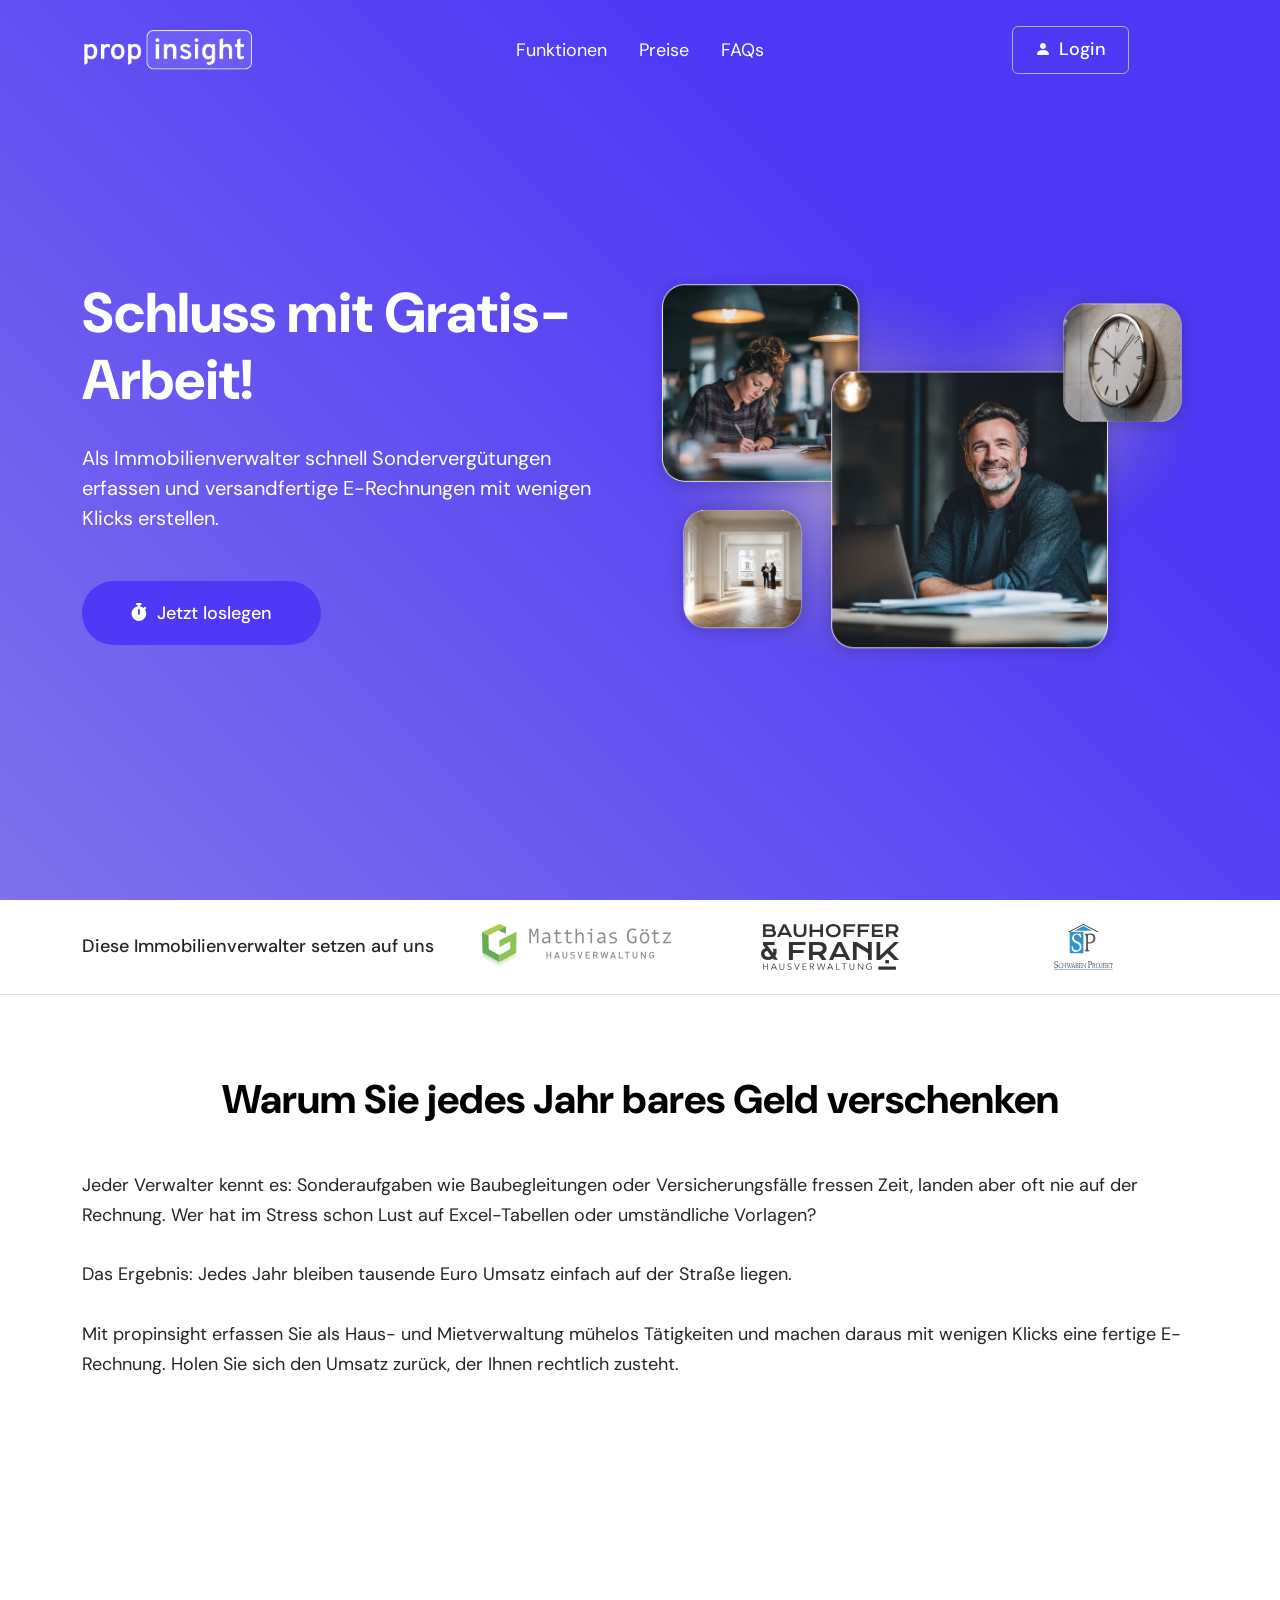
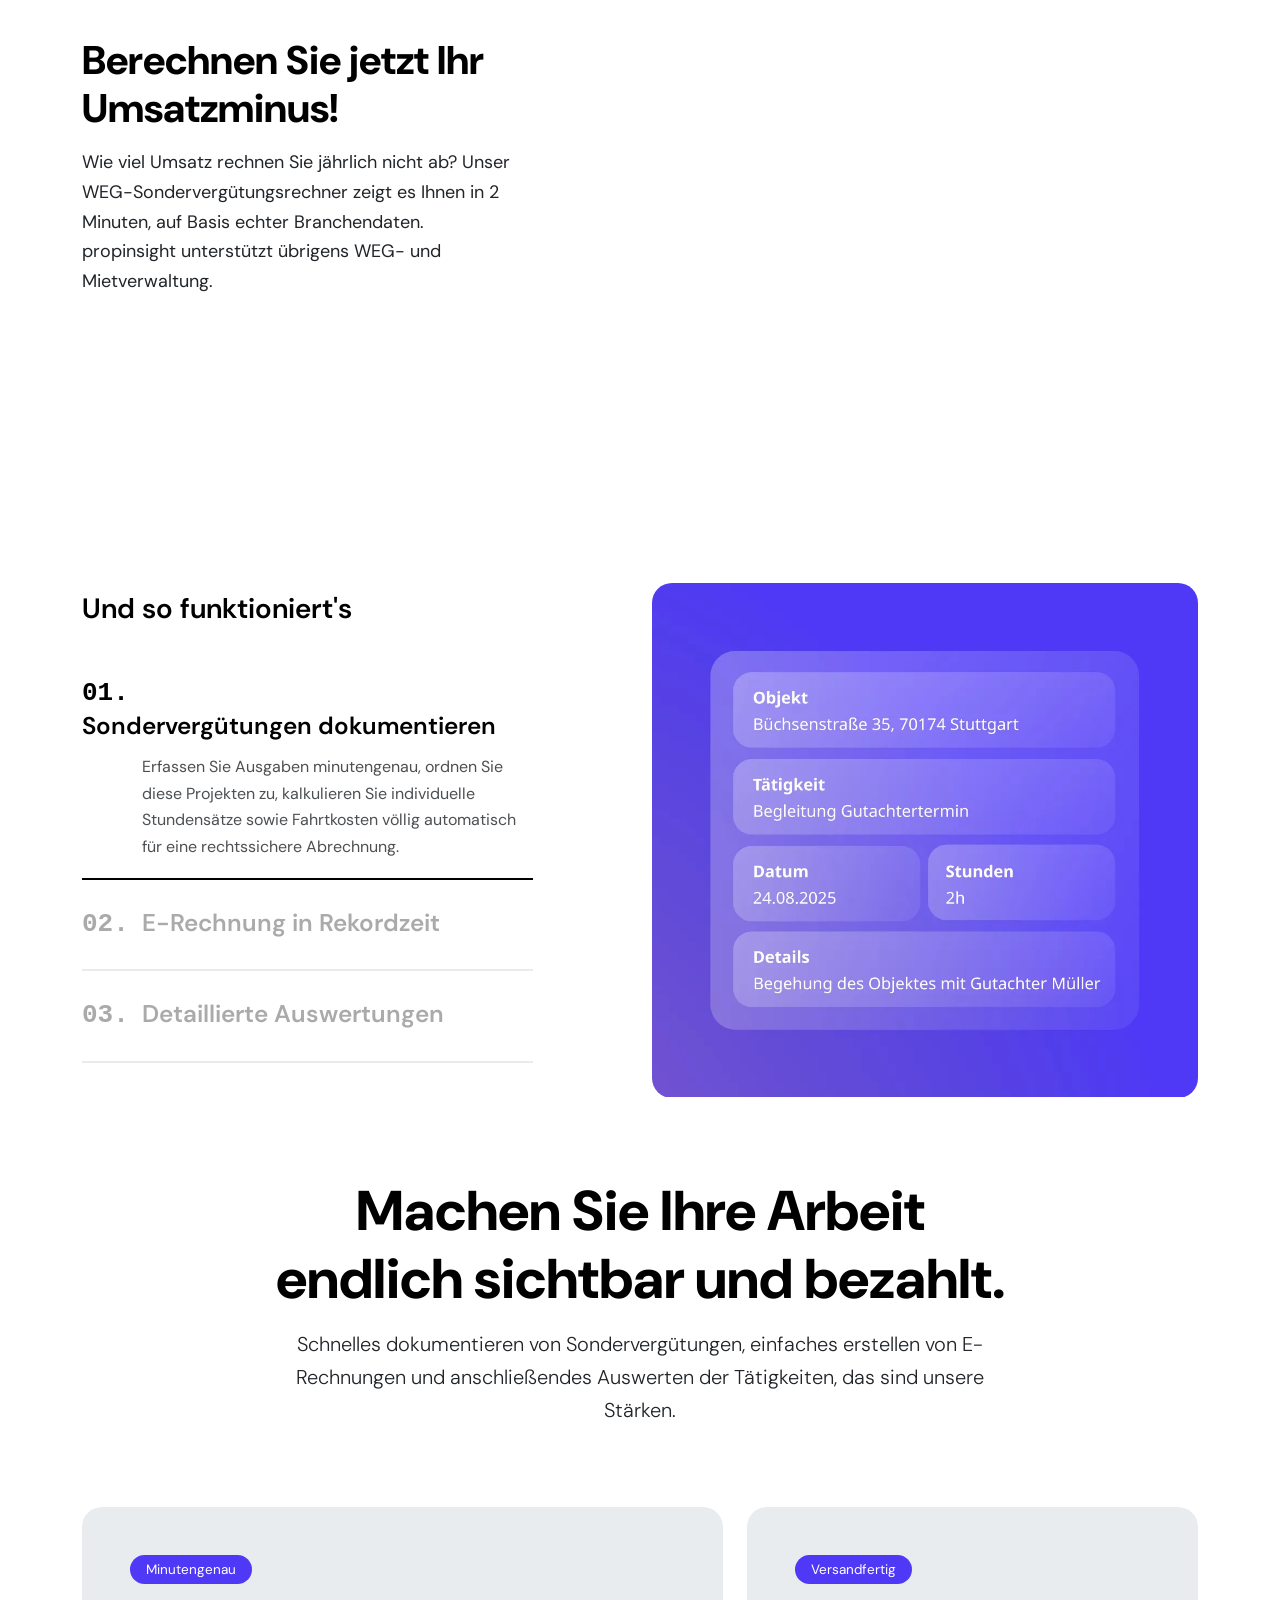
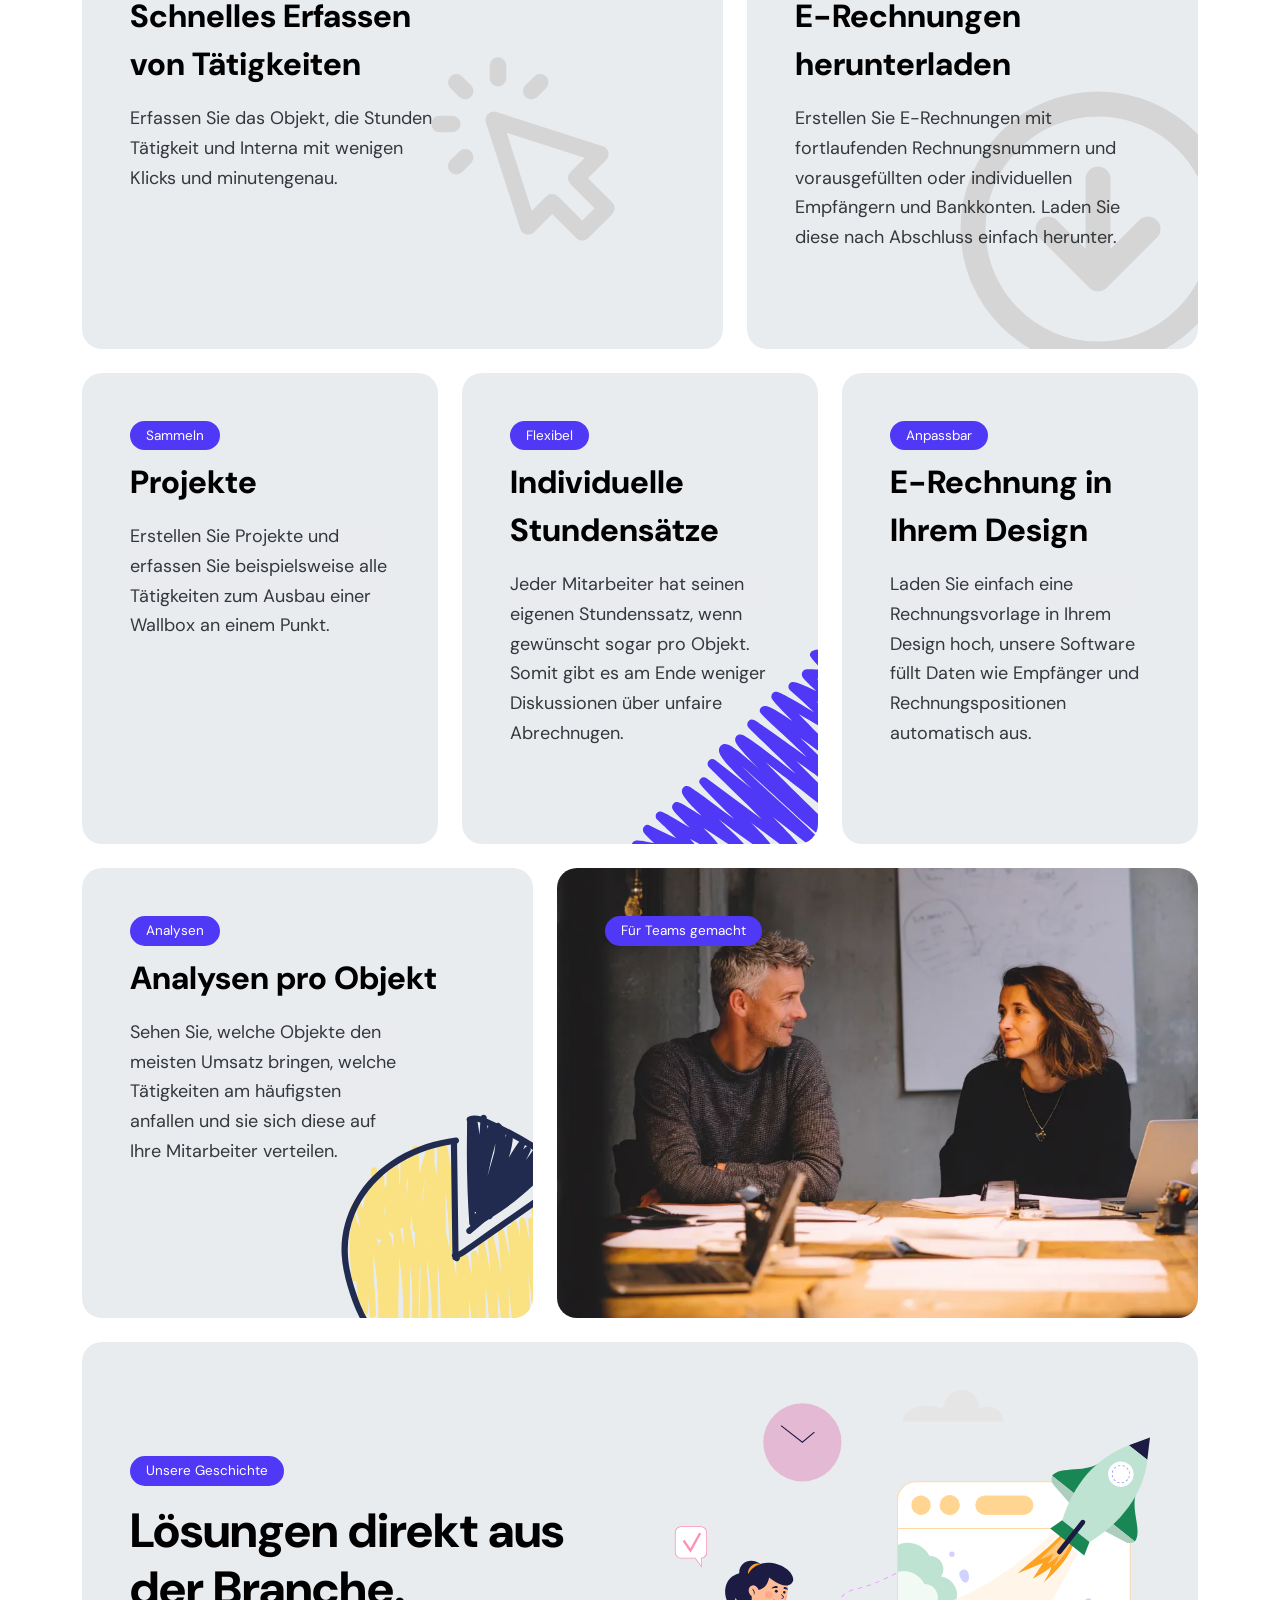
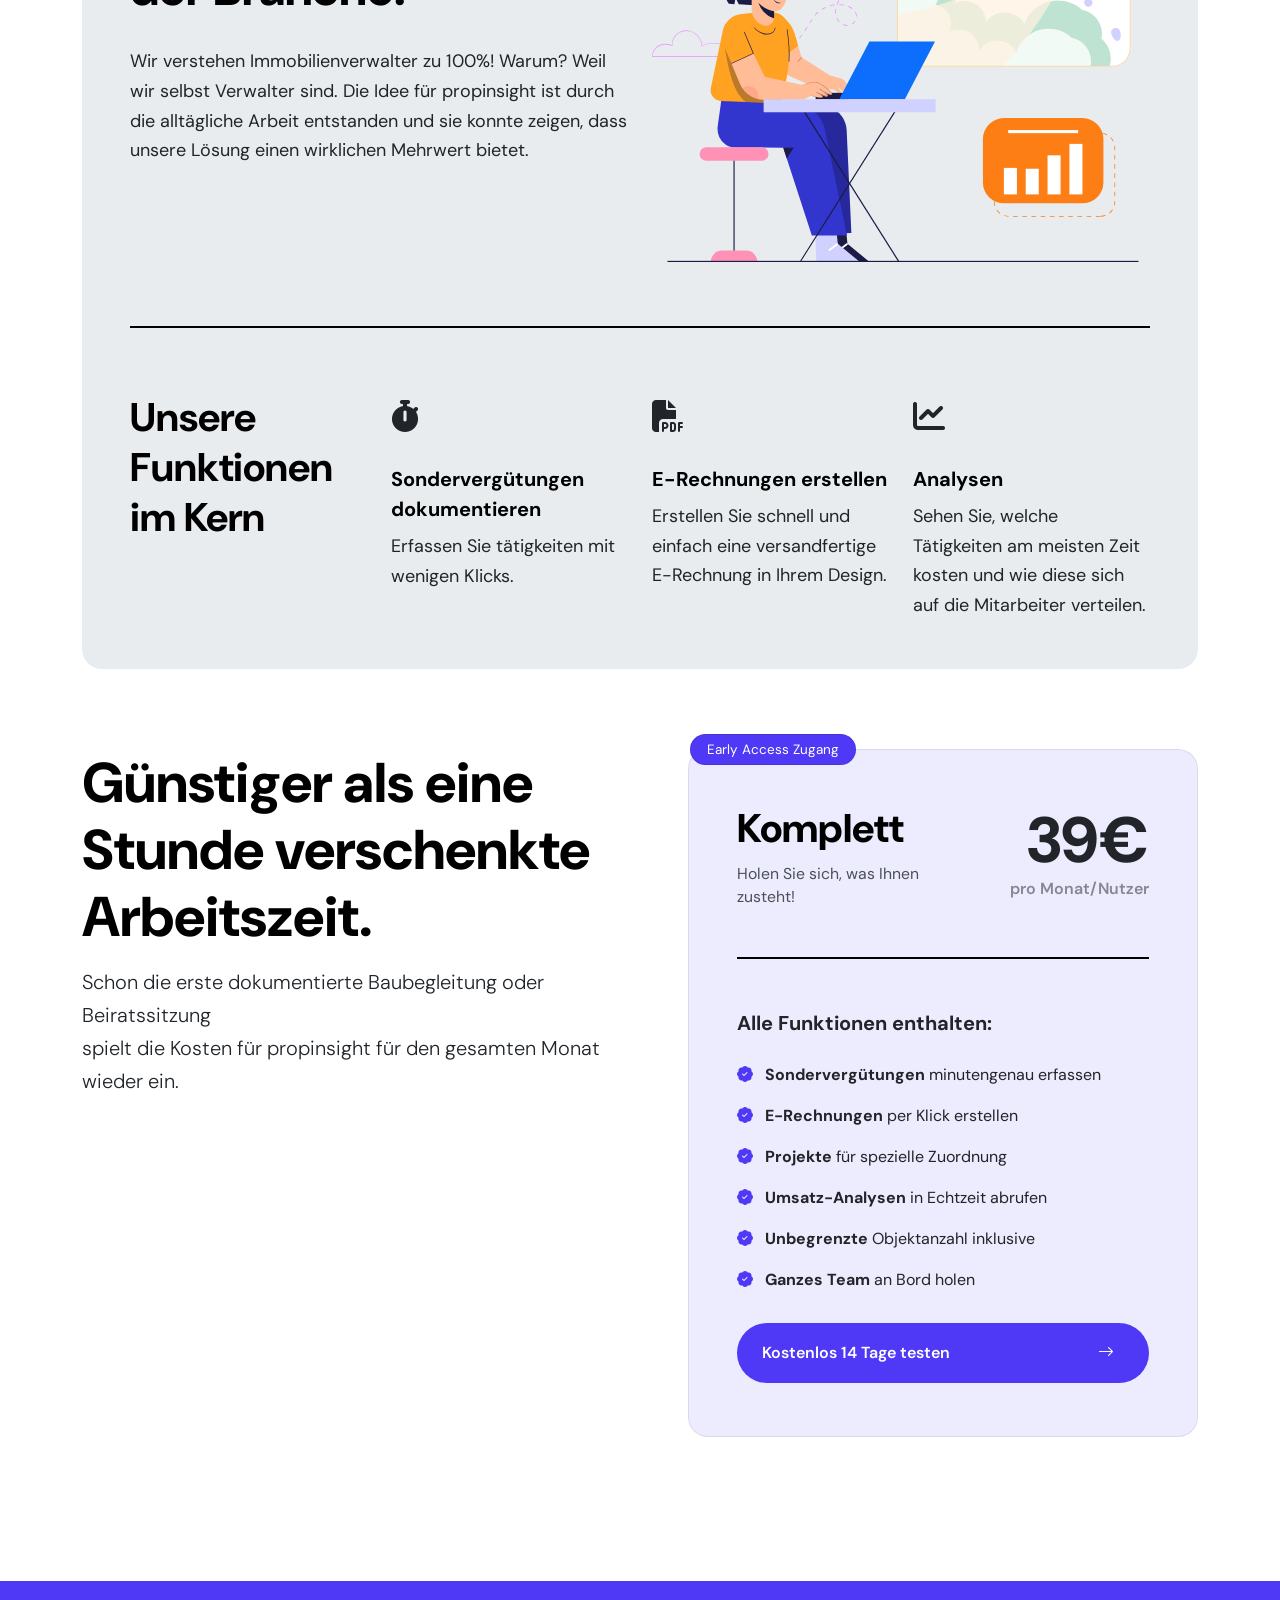
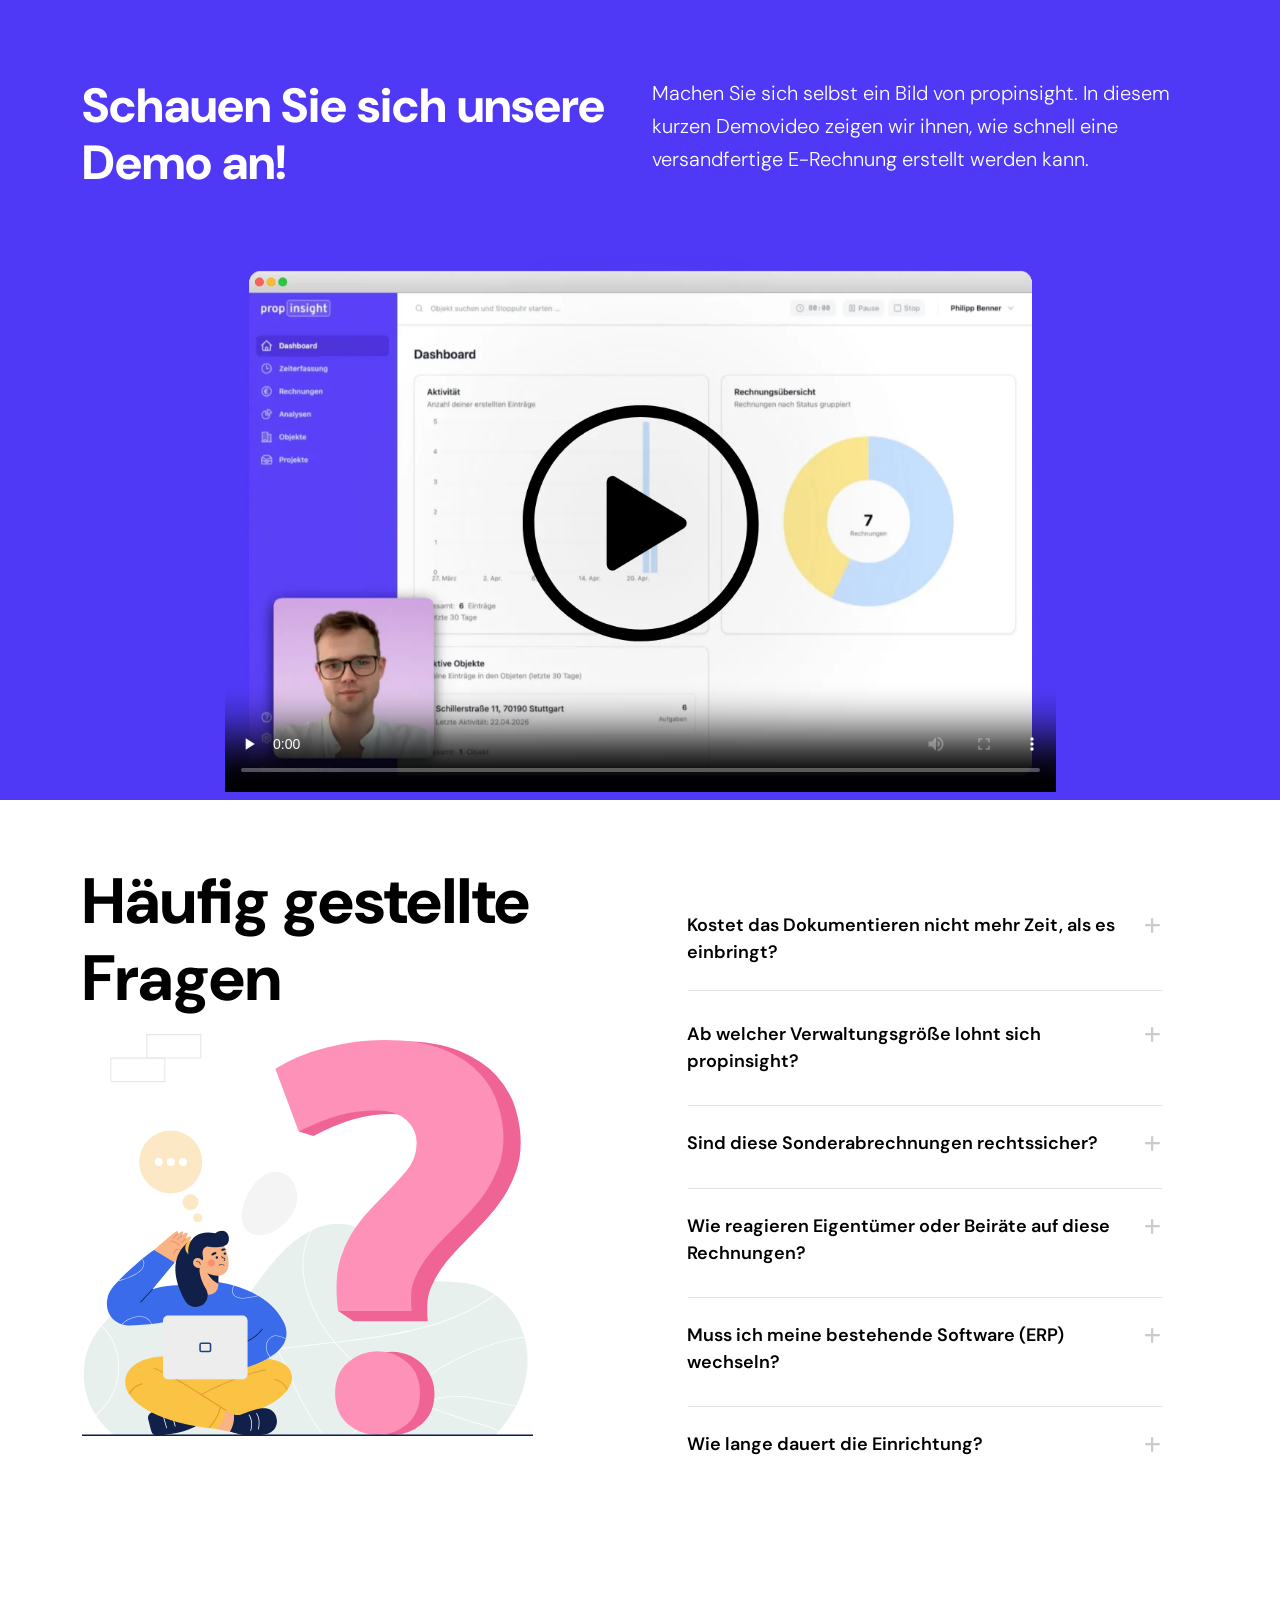
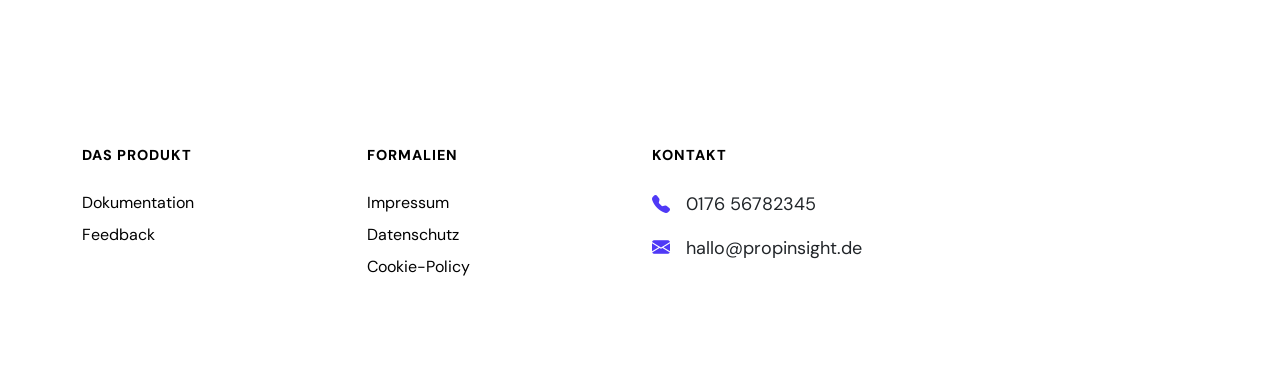
==== commit ceced4a2: "add video demo" ====
--- a/index.html
+++ b/index.html
@@ -608,11 +608,11 @@
 
             <div class="clear"></div>
 
-            <div class="section pb-0 scroll-detect" style="background-color: #DBF2FF;">
+            <div class="section pb-0 scroll-detect text-white" style="background-color: #4F39F6;">
                 <div class="container">
                     <div class="row justify-content-center g-4">
                         <div class="col-lg-6">
-                            <h3 class="display-5 ls-n-2 fw-bolder mb-0">Schauen Sie sich unsere Demo an!</h3>
+                            <h3 class="display-5 ls-n-2 fw-bolder mb-0 text-white">Schauen Sie sich unsere Demo an!</h3>
                         </div>
                         <div class="col-lg-6">
                             <p class="lead  ">Machen Sie sich selbst ein Bild von propinsight. In diesem kurzen
@@ -624,9 +624,15 @@
                         <div class="w-100"></div>
 
                         <div class="col-lg-9">
-                            <img src="demos/saas-2/images/new/screen.webp" alt="propinsight Demo – E-Rechnung in wenigen Klicks erstellen" class="mt-5"
-                                 style="transform: translate3d(0,calc(150px * var(--cnvs-scroll-end)),0); transition:transform .1s linear;">
-                        </div>
+                            <video
+                                    controls
+                                    preload="none"
+                                    poster="/static/demo-thumbnail.webp"
+                                    style="width: 100%; cursor: pointer"
+                                    onclick="this.paused ? this.play() : this.pause()"
+                            >
+                                <source src="/static/propinsight_demo.mp4" type="video/mp4" />
+                            </video></div>
                     </div>
                 </div>
             </div>
--- a/css/custom.css
+++ b/css/custom.css
@@ -15,7 +15,7 @@
 /* --- DM SANS (als Variable Font) --- */
 @font-face {
     font-family: 'DM Sans';
-    src: url('fonts/DMSans-VariableFont_opsz-wght.ttf') format('truetype-variations');
+    src: url('../fonts/DMSans-VariableFont_opsz-wght.ttf') format('truetype-variations');
     font-weight: 100 1000; /* Deckt alle Stärken ab */
     font-style: normal;
     font-display: swap;
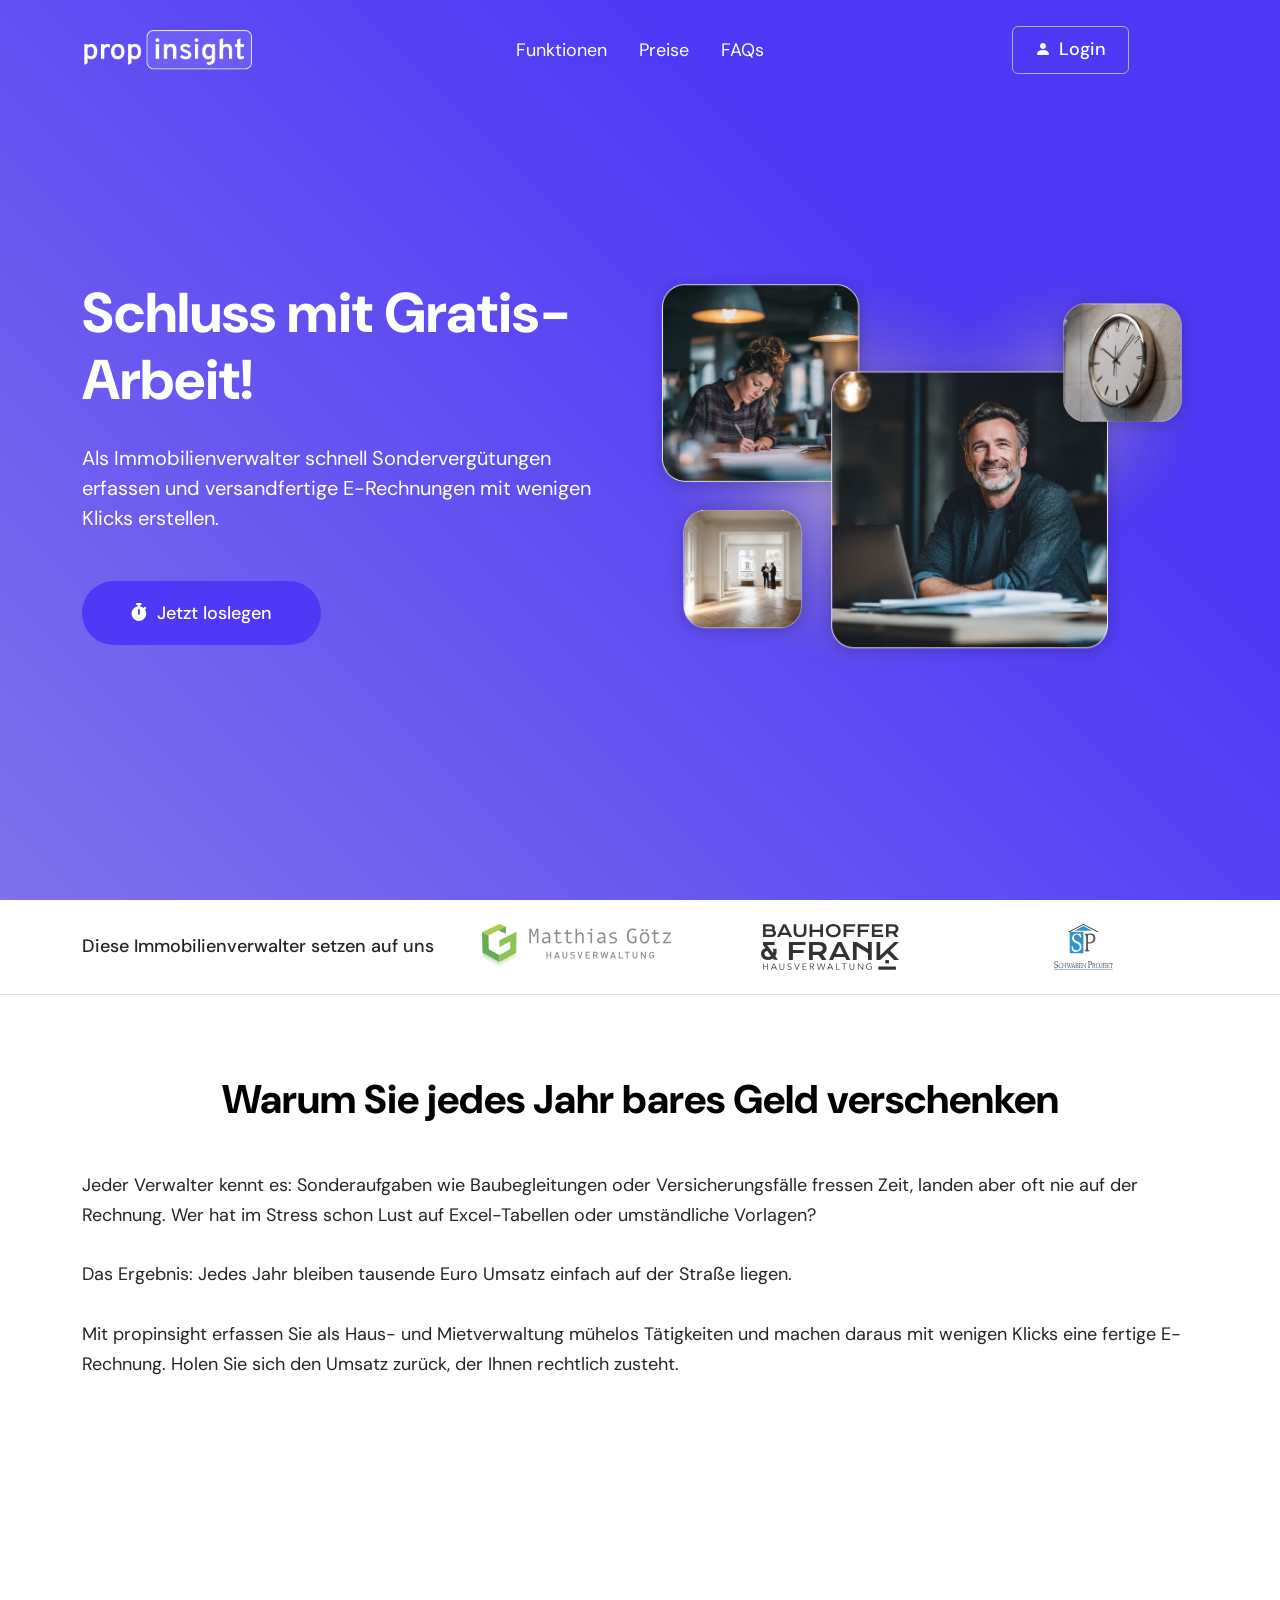
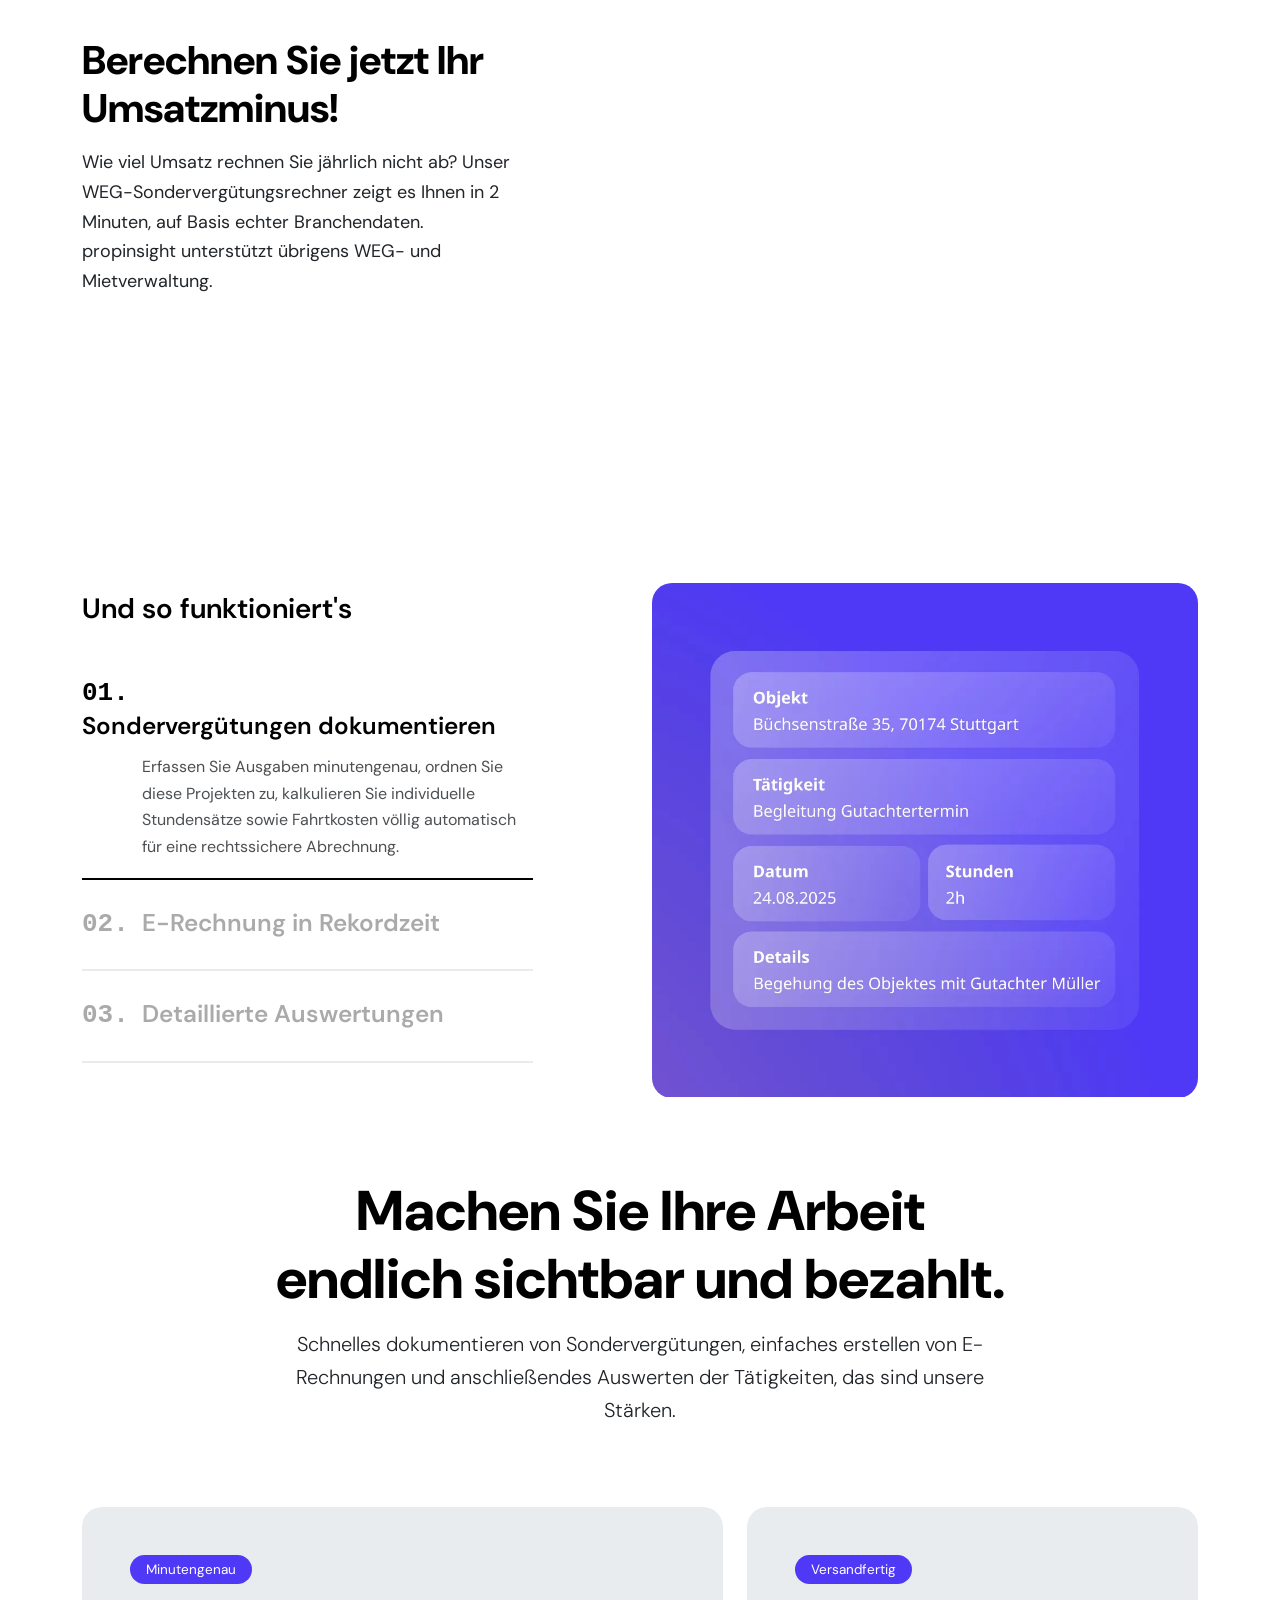
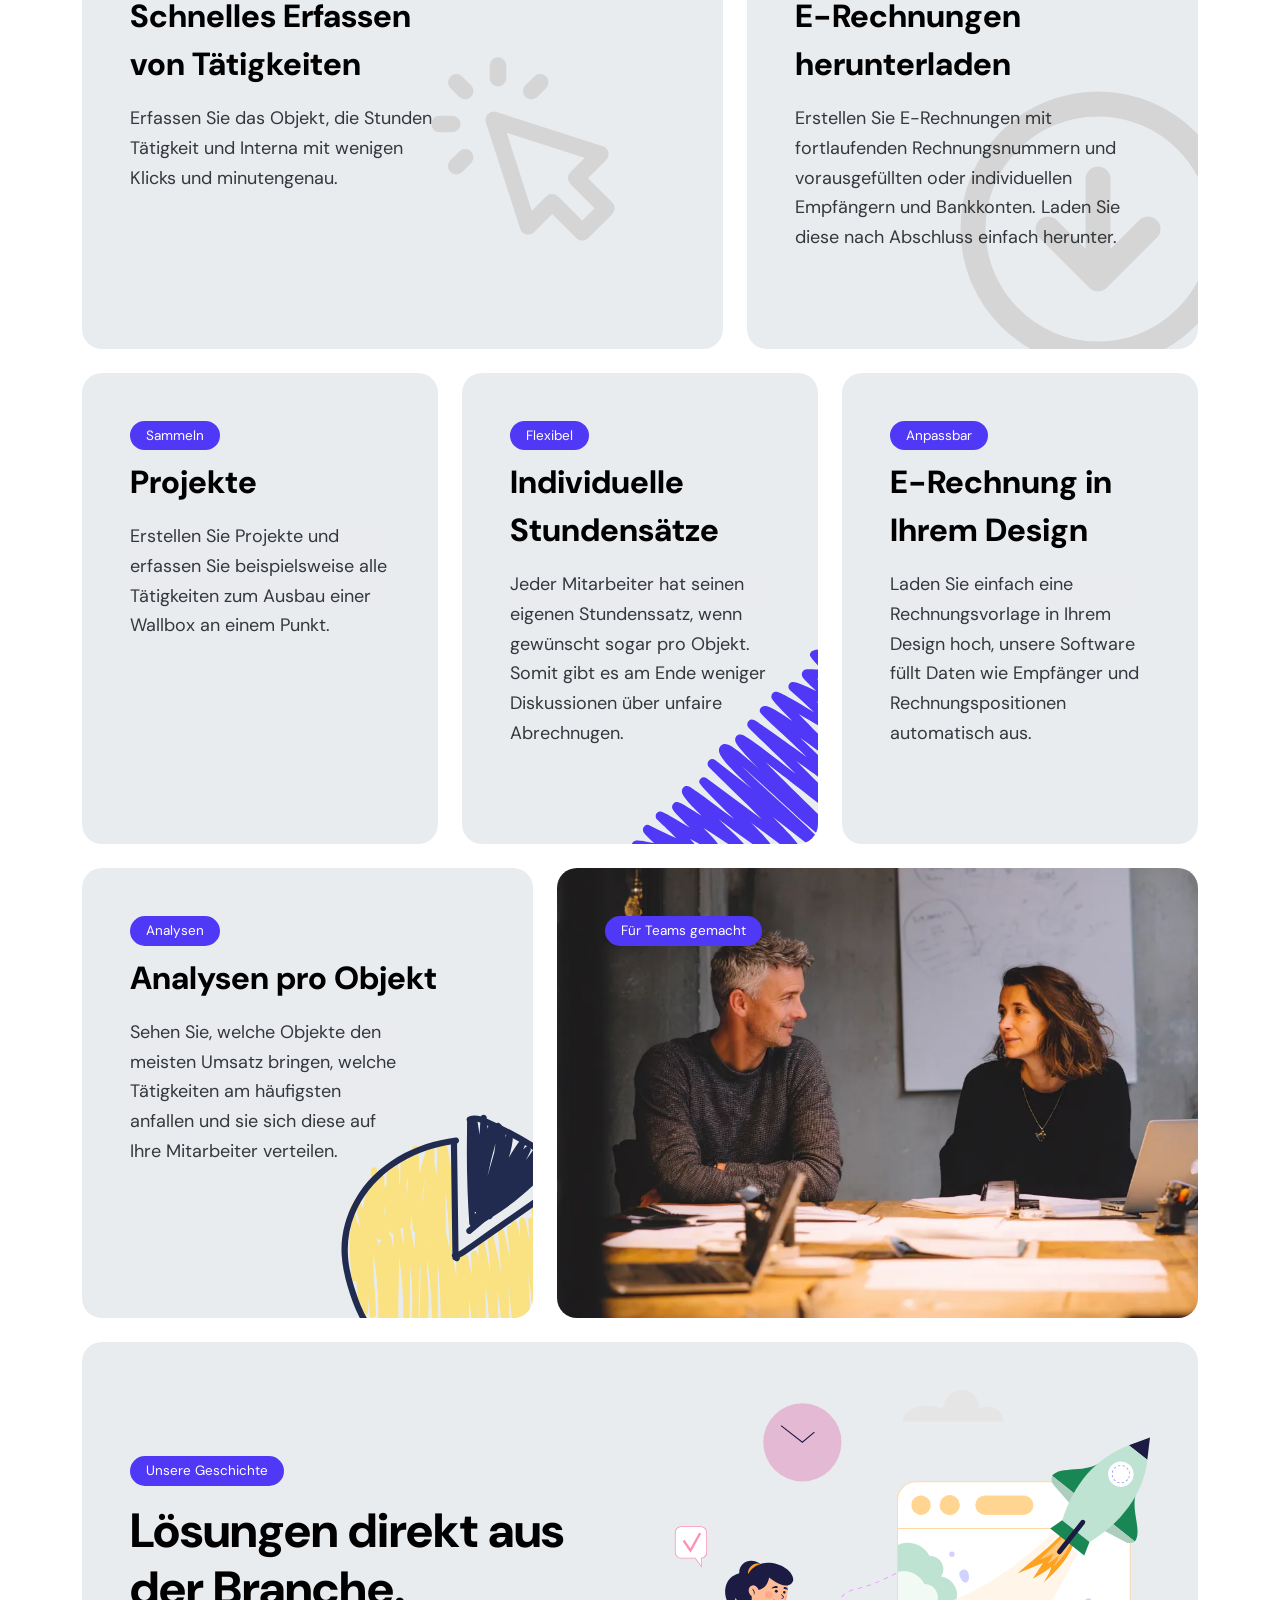
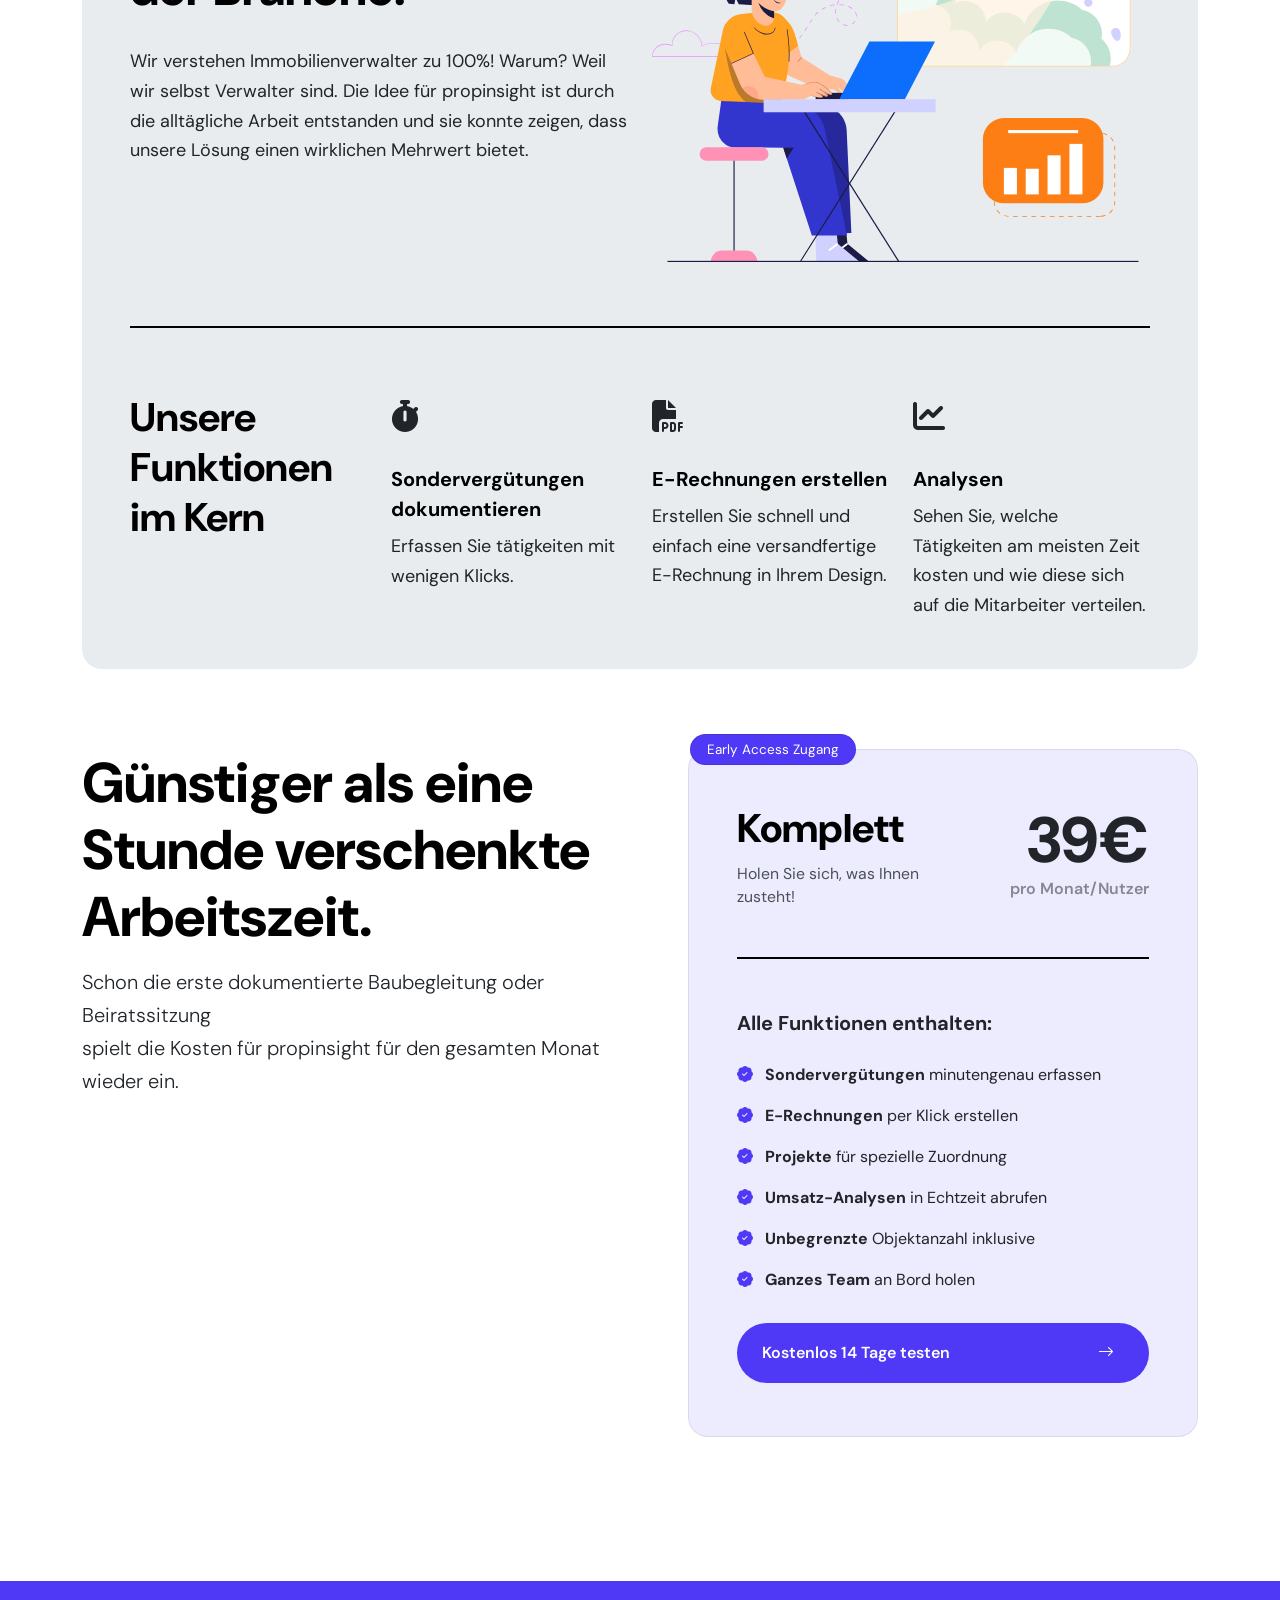
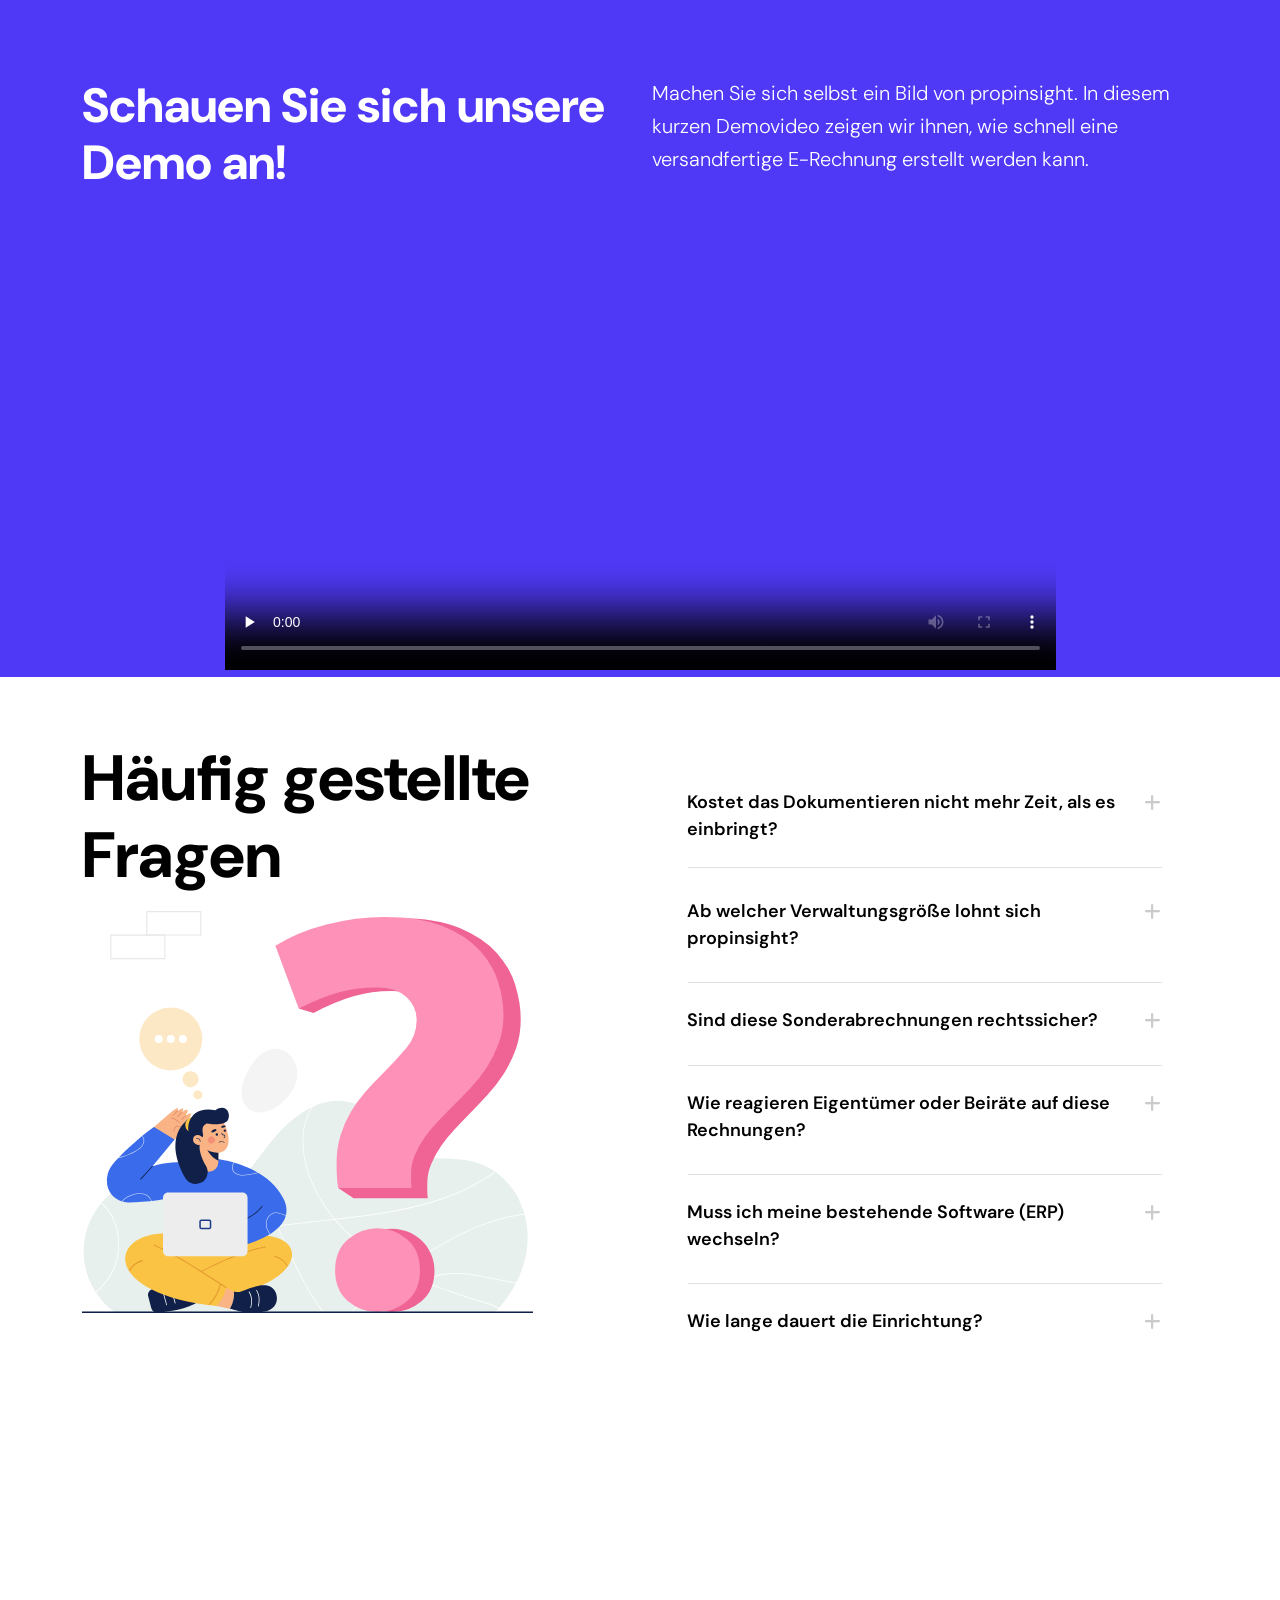
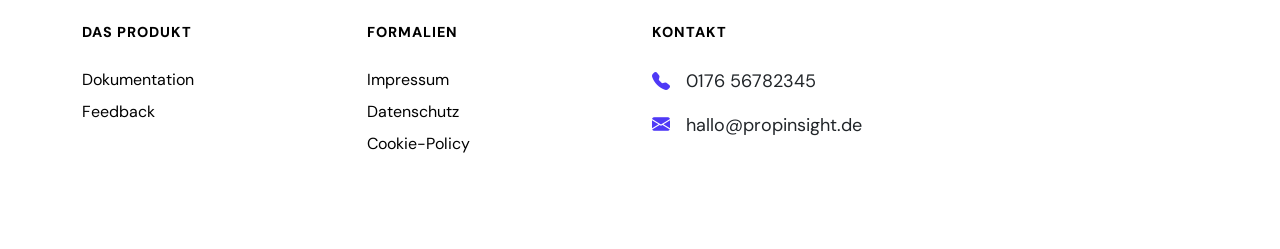
==== commit 847843d0: "remove static assets, host them on supabase" ====
--- a/index.html
+++ b/index.html
@@ -627,11 +627,11 @@
                             <video
                                     controls
                                     preload="none"
-                                    poster="/static/demo-thumbnail.webp"
+                                    poster="https://utuctvbggpeduvpbgzos.supabase.co/storage/v1/object/public/assets/demo-thumbnail.webp"
                                     style="width: 100%; cursor: pointer"
                                     onclick="this.paused ? this.play() : this.pause()"
                             >
-                                <source src="/static/propinsight_demo.mp4" type="video/mp4" />
+                                <source src="https://utuctvbggpeduvpbgzos.supabase.co/storage/v1/object/public/assets/propinsight_demo.mp4" type="video/mp4" />
                             </video></div>
                     </div>
                 </div>
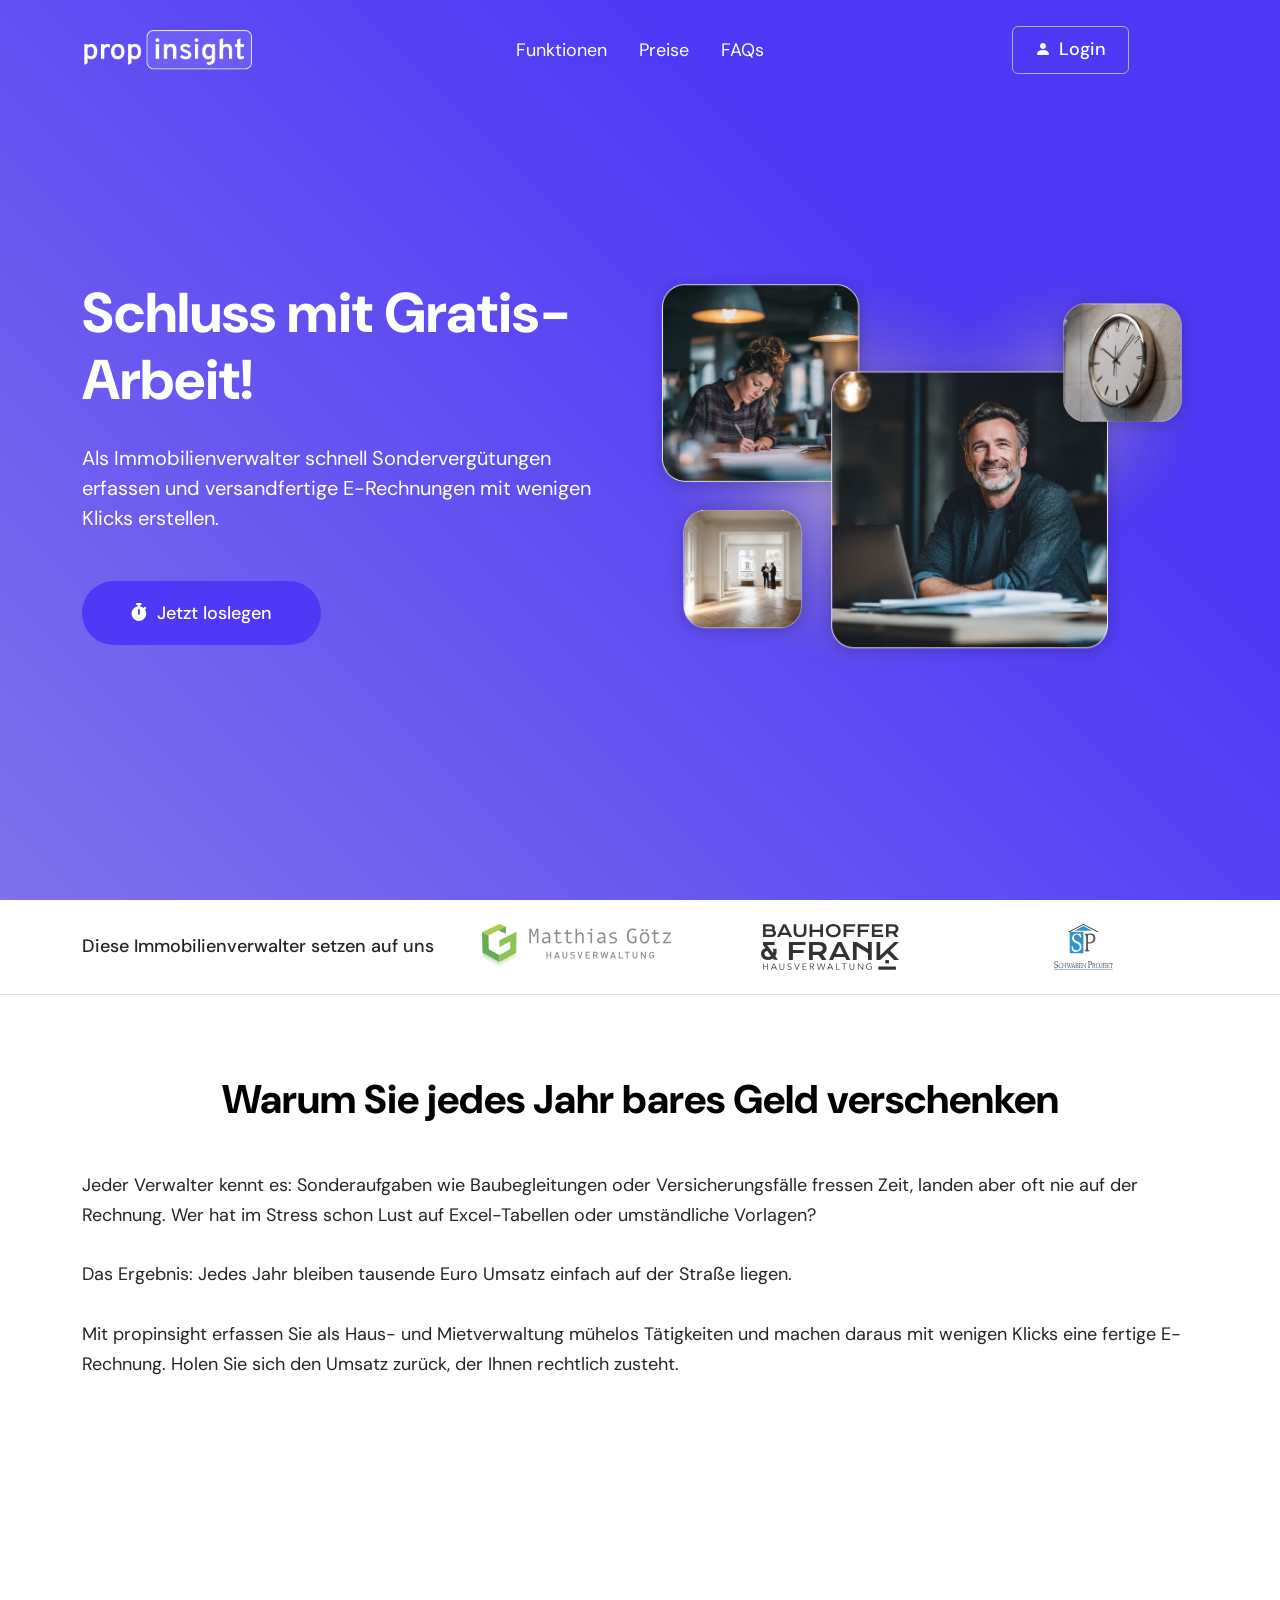
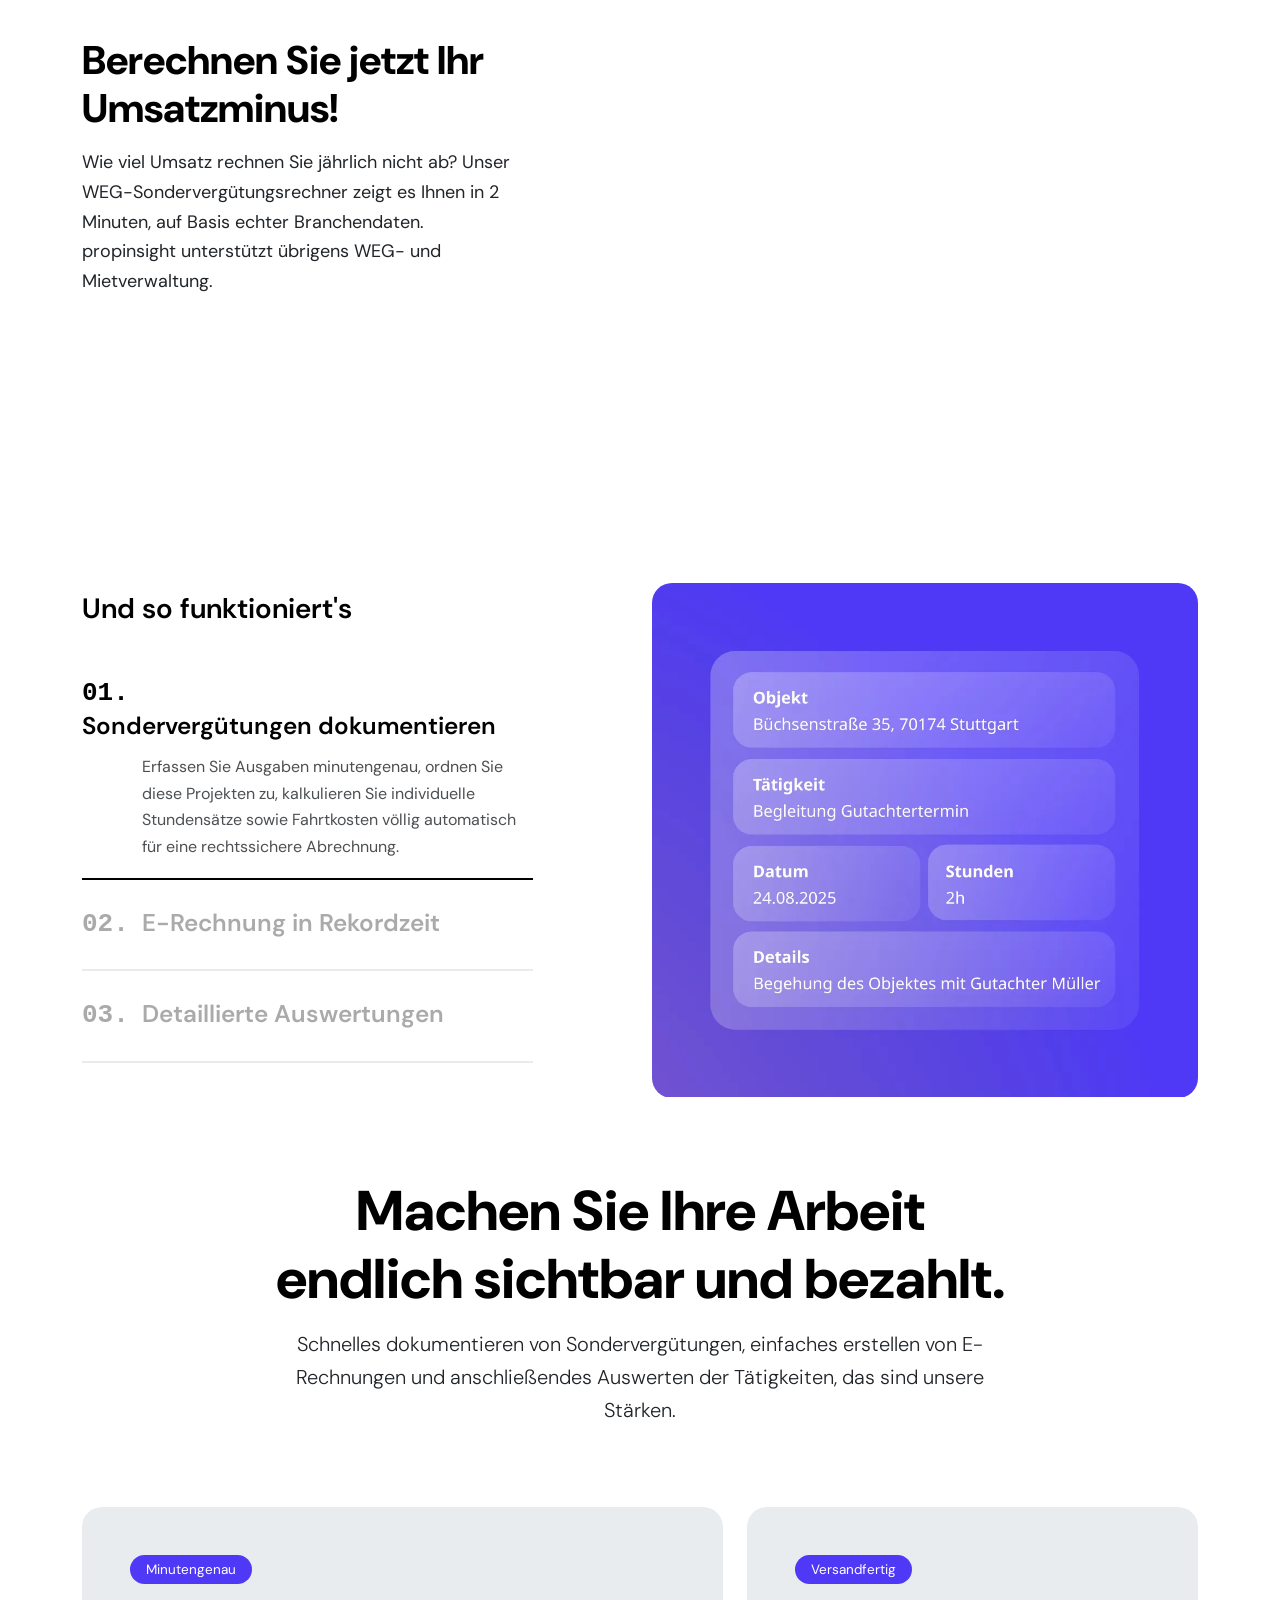
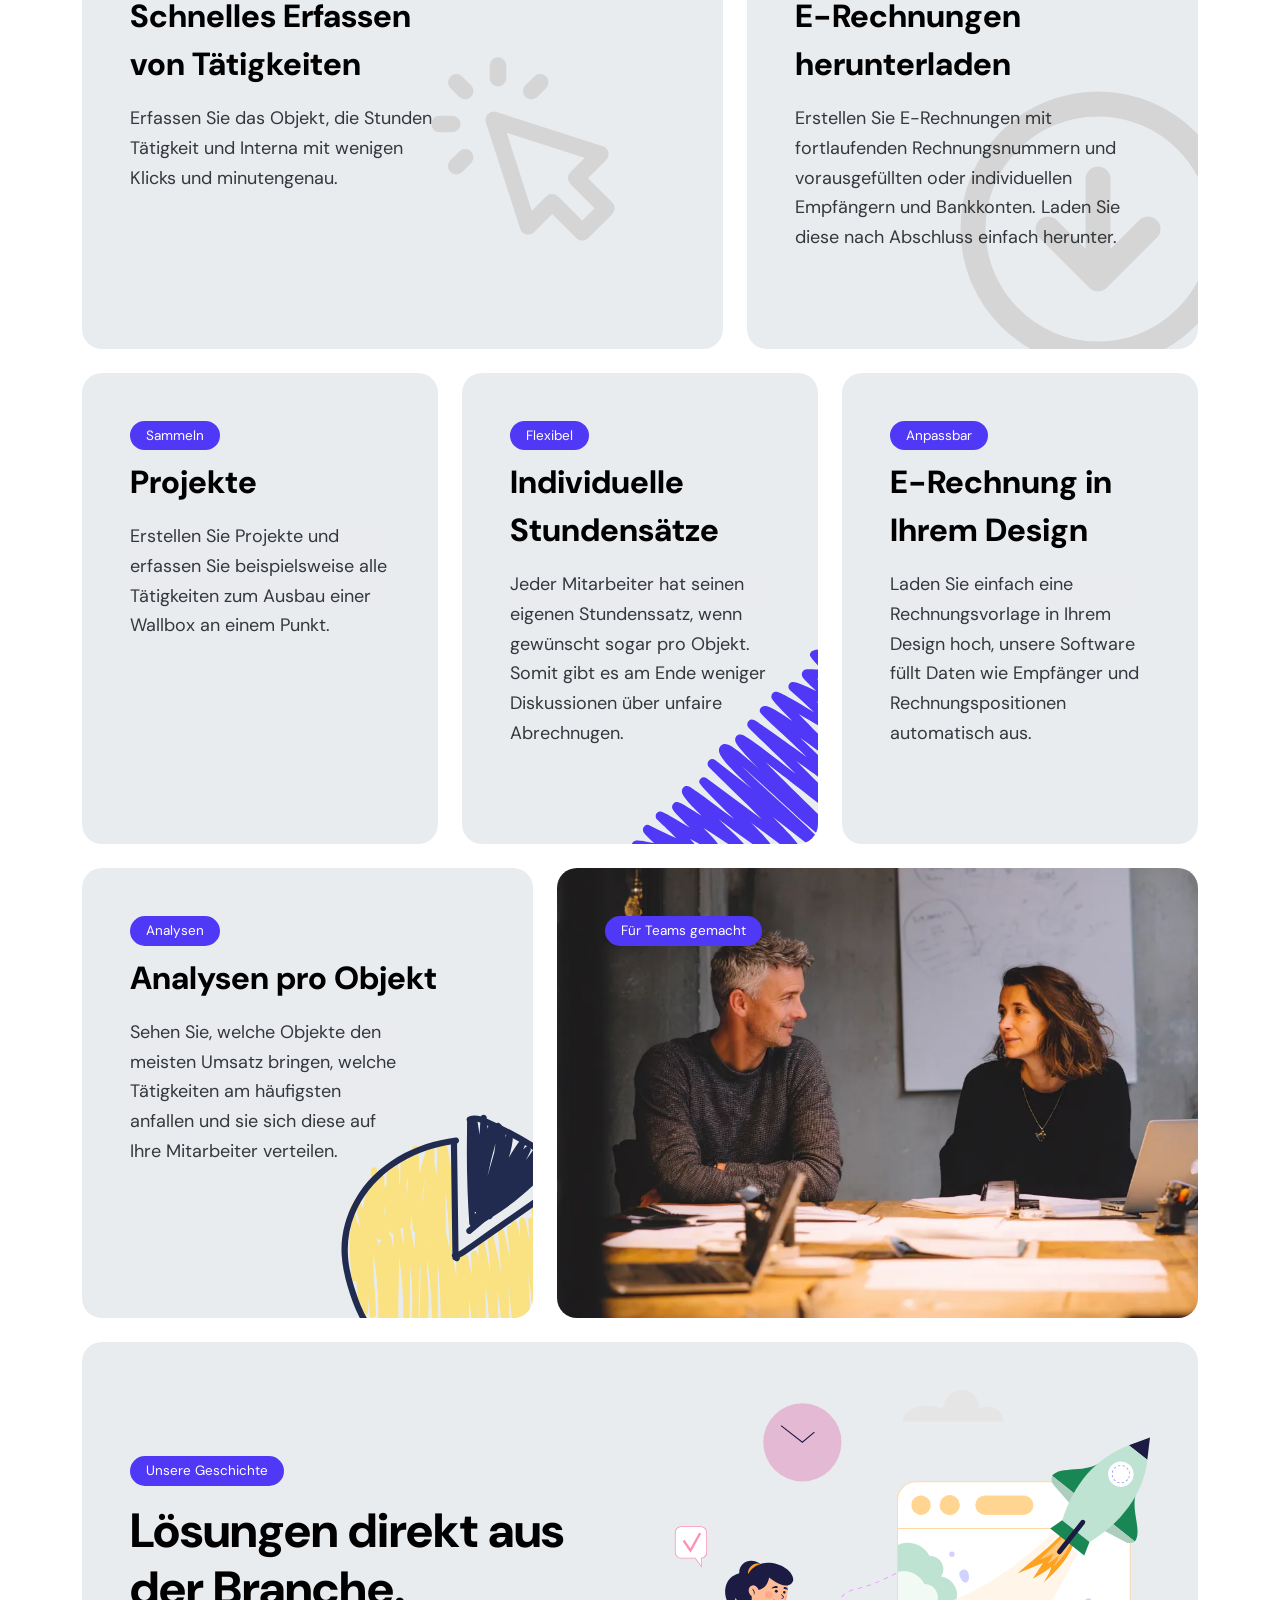
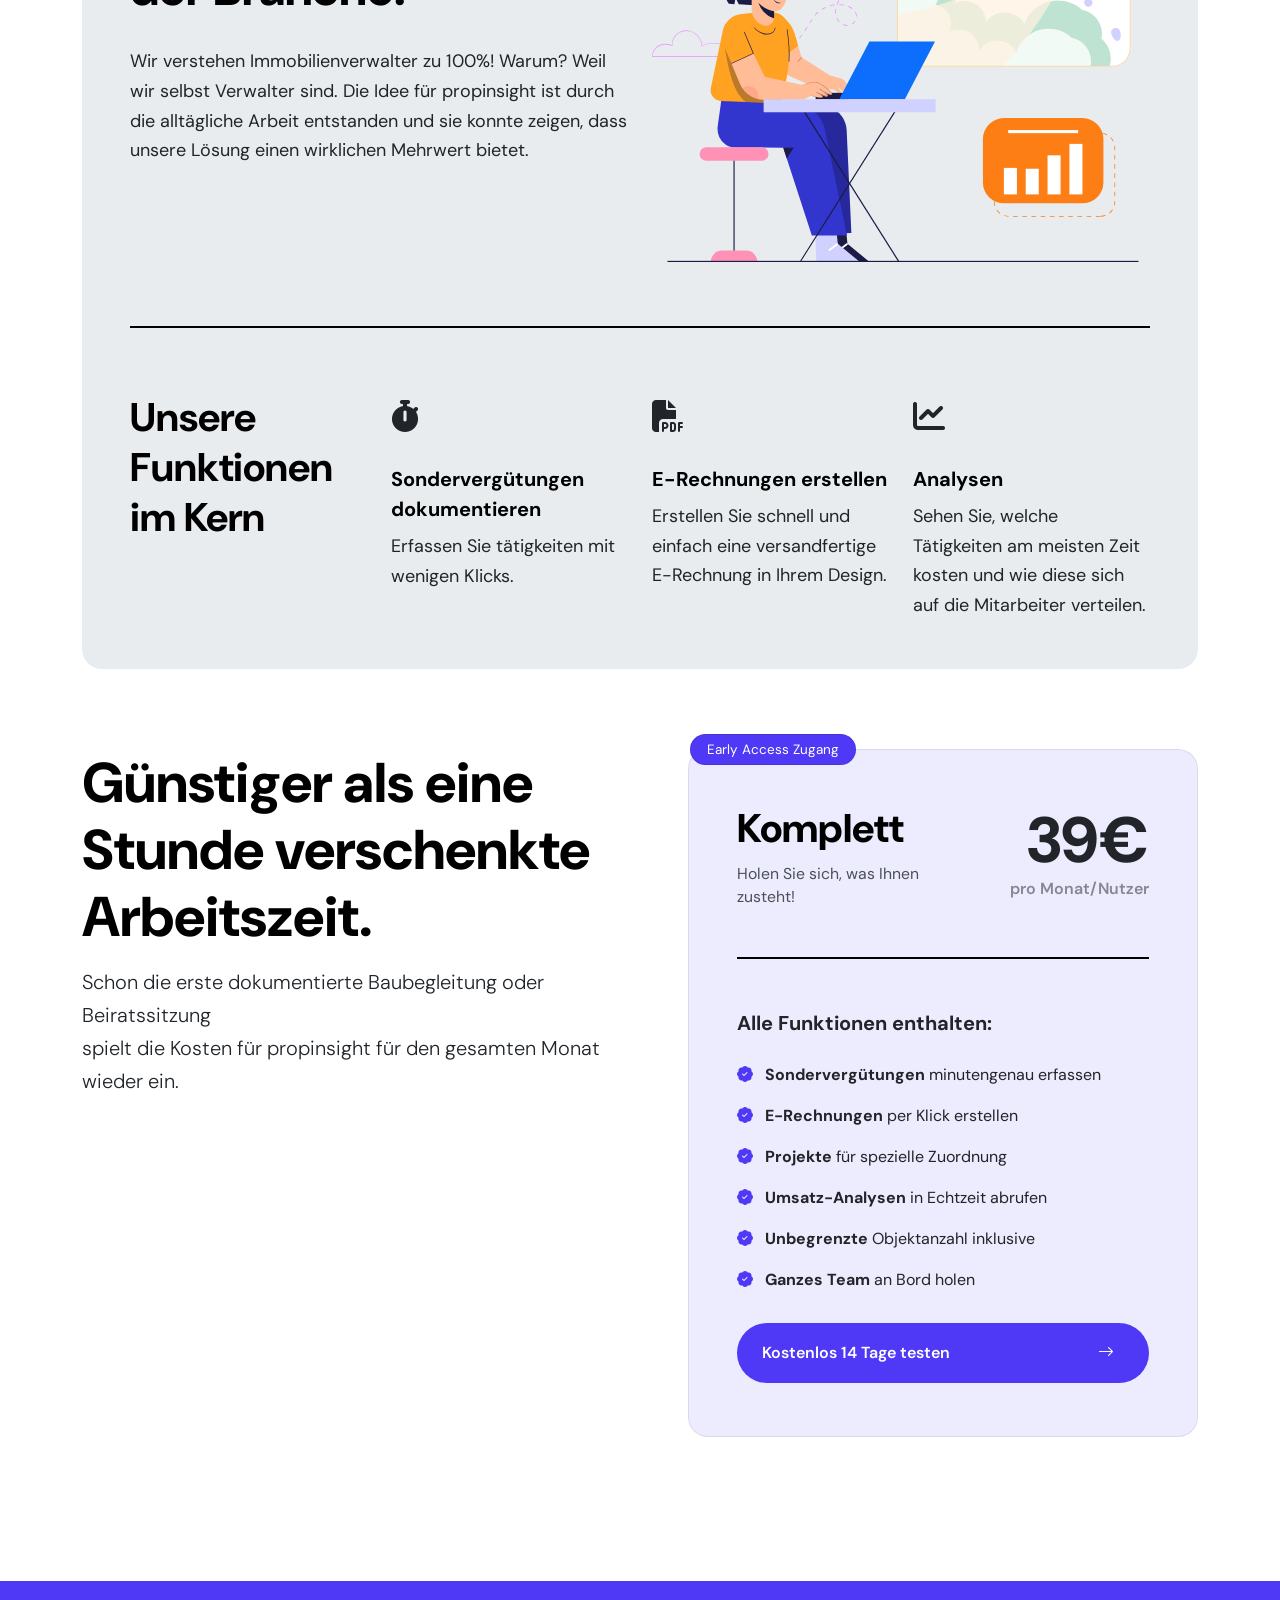
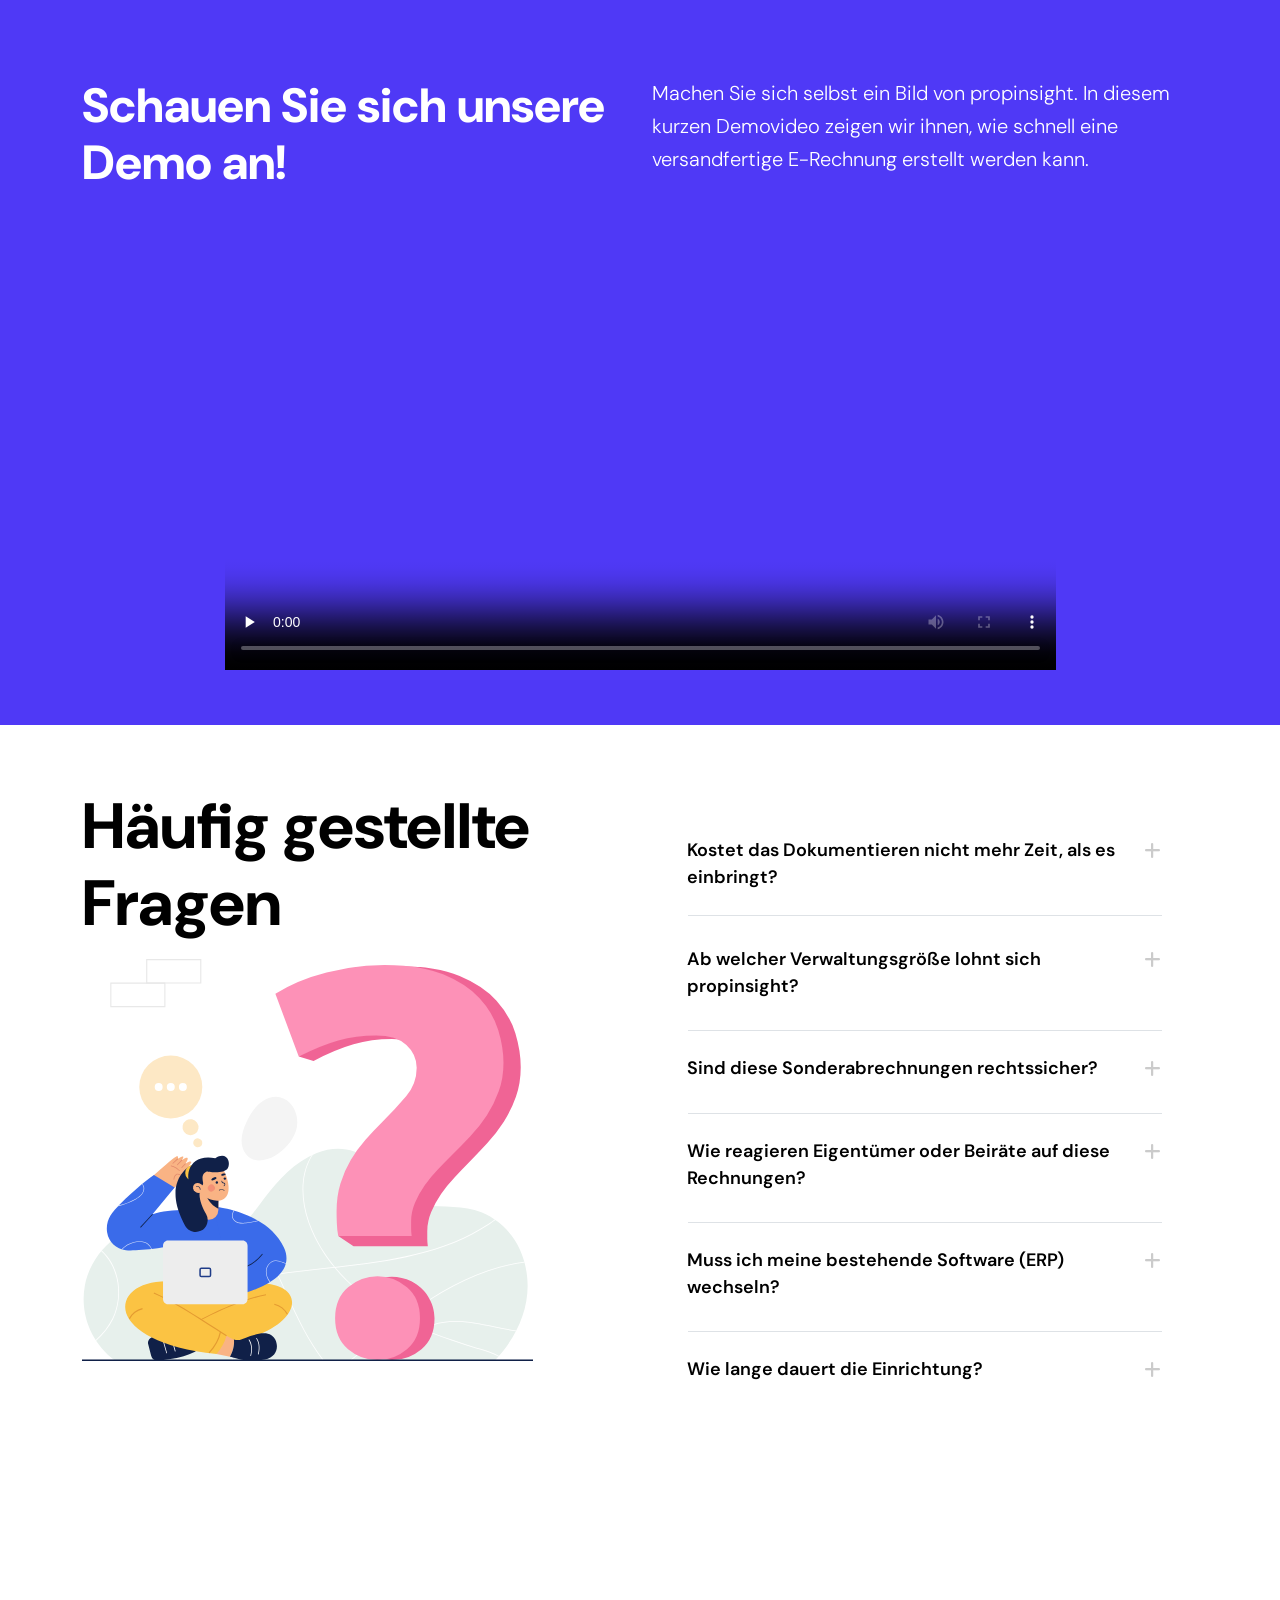
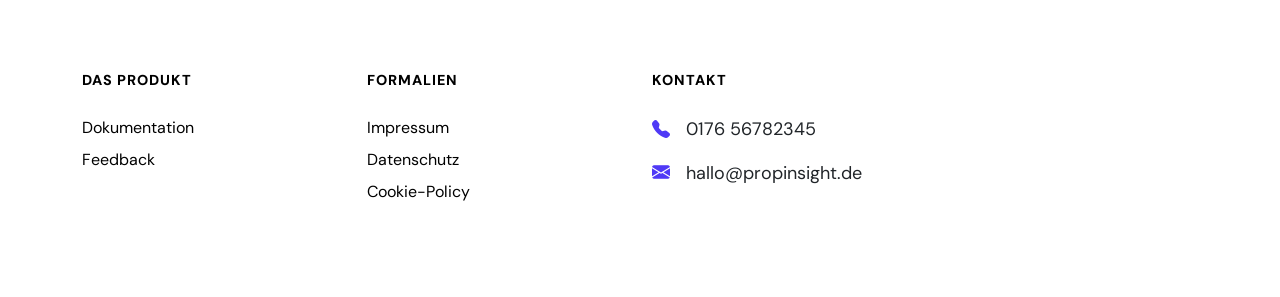
==== commit b3201ca9: "ui update" ====
--- a/index.html
+++ b/index.html
@@ -623,7 +623,7 @@
 
                         <div class="w-100"></div>
 
-                        <div class="col-lg-9">
+                        <div class="col-lg-9 mb-5">
                             <video
                                     controls
                                     preload="none"
